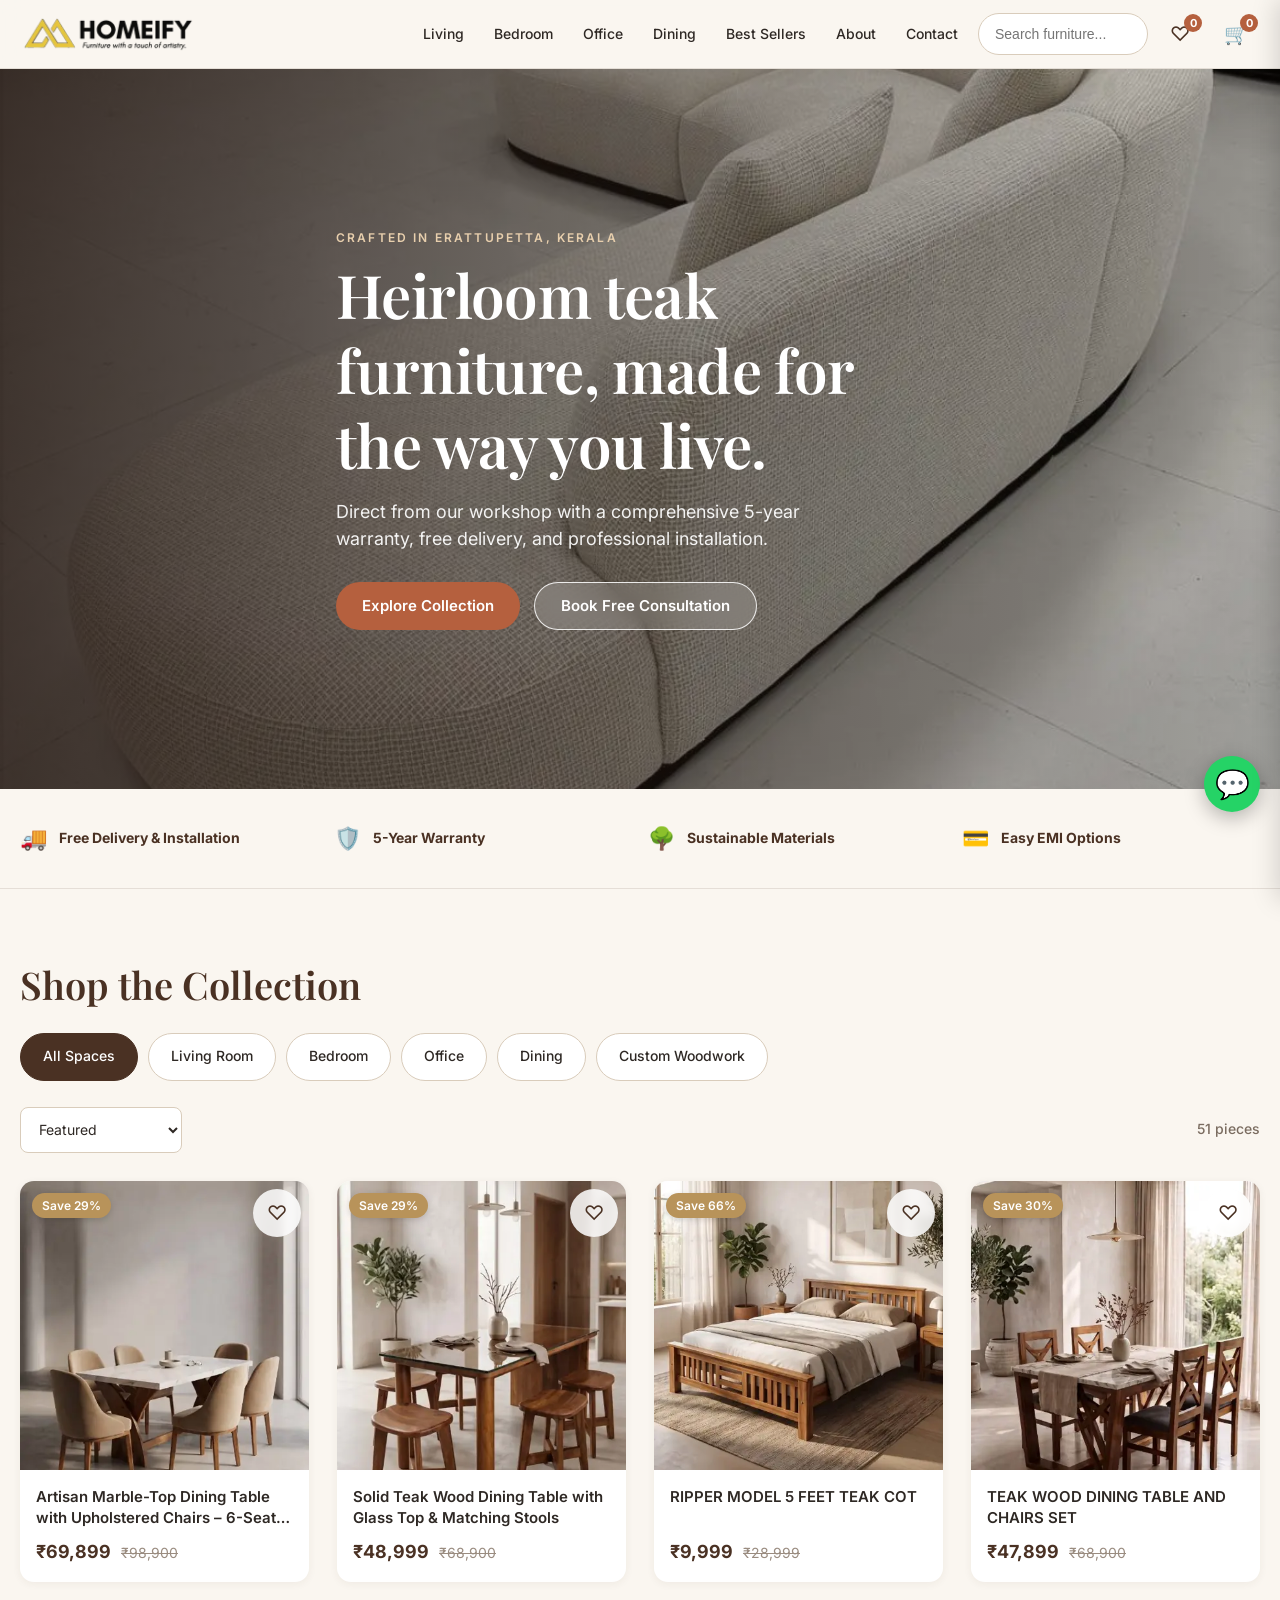
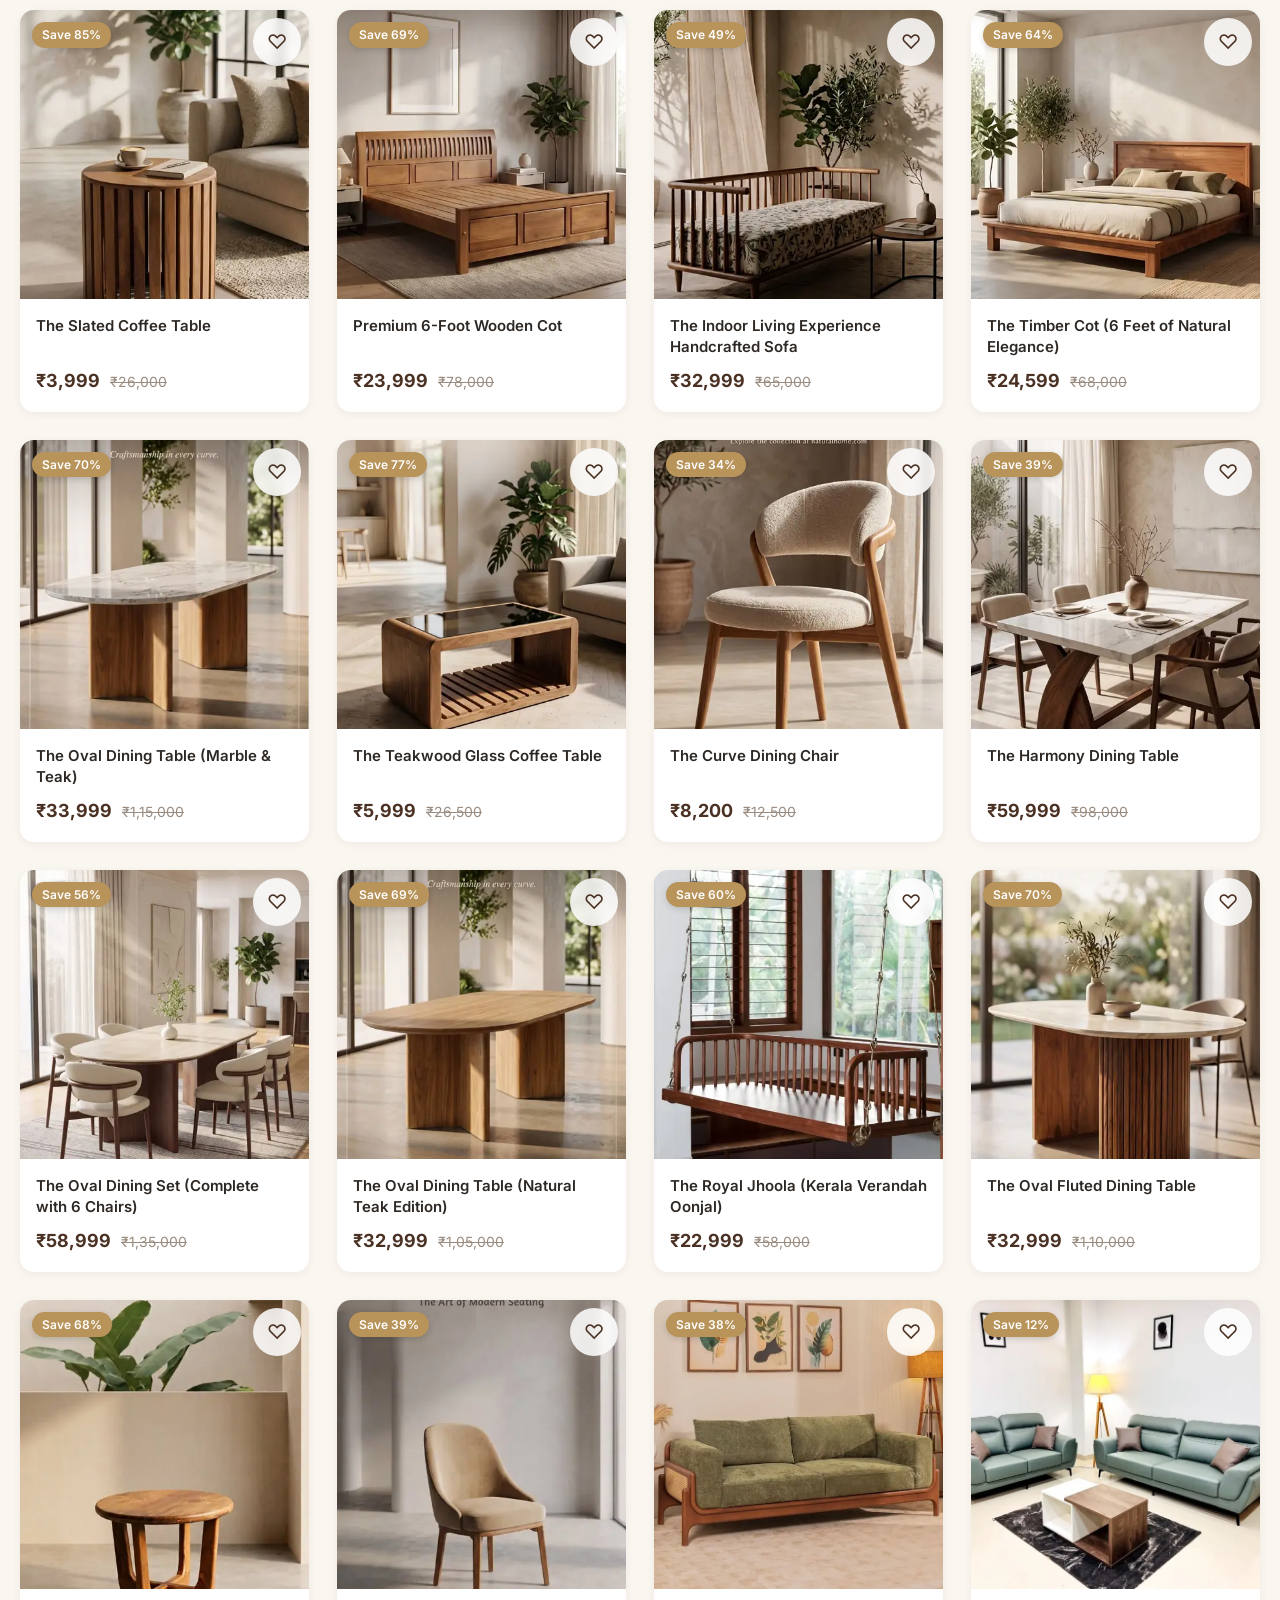
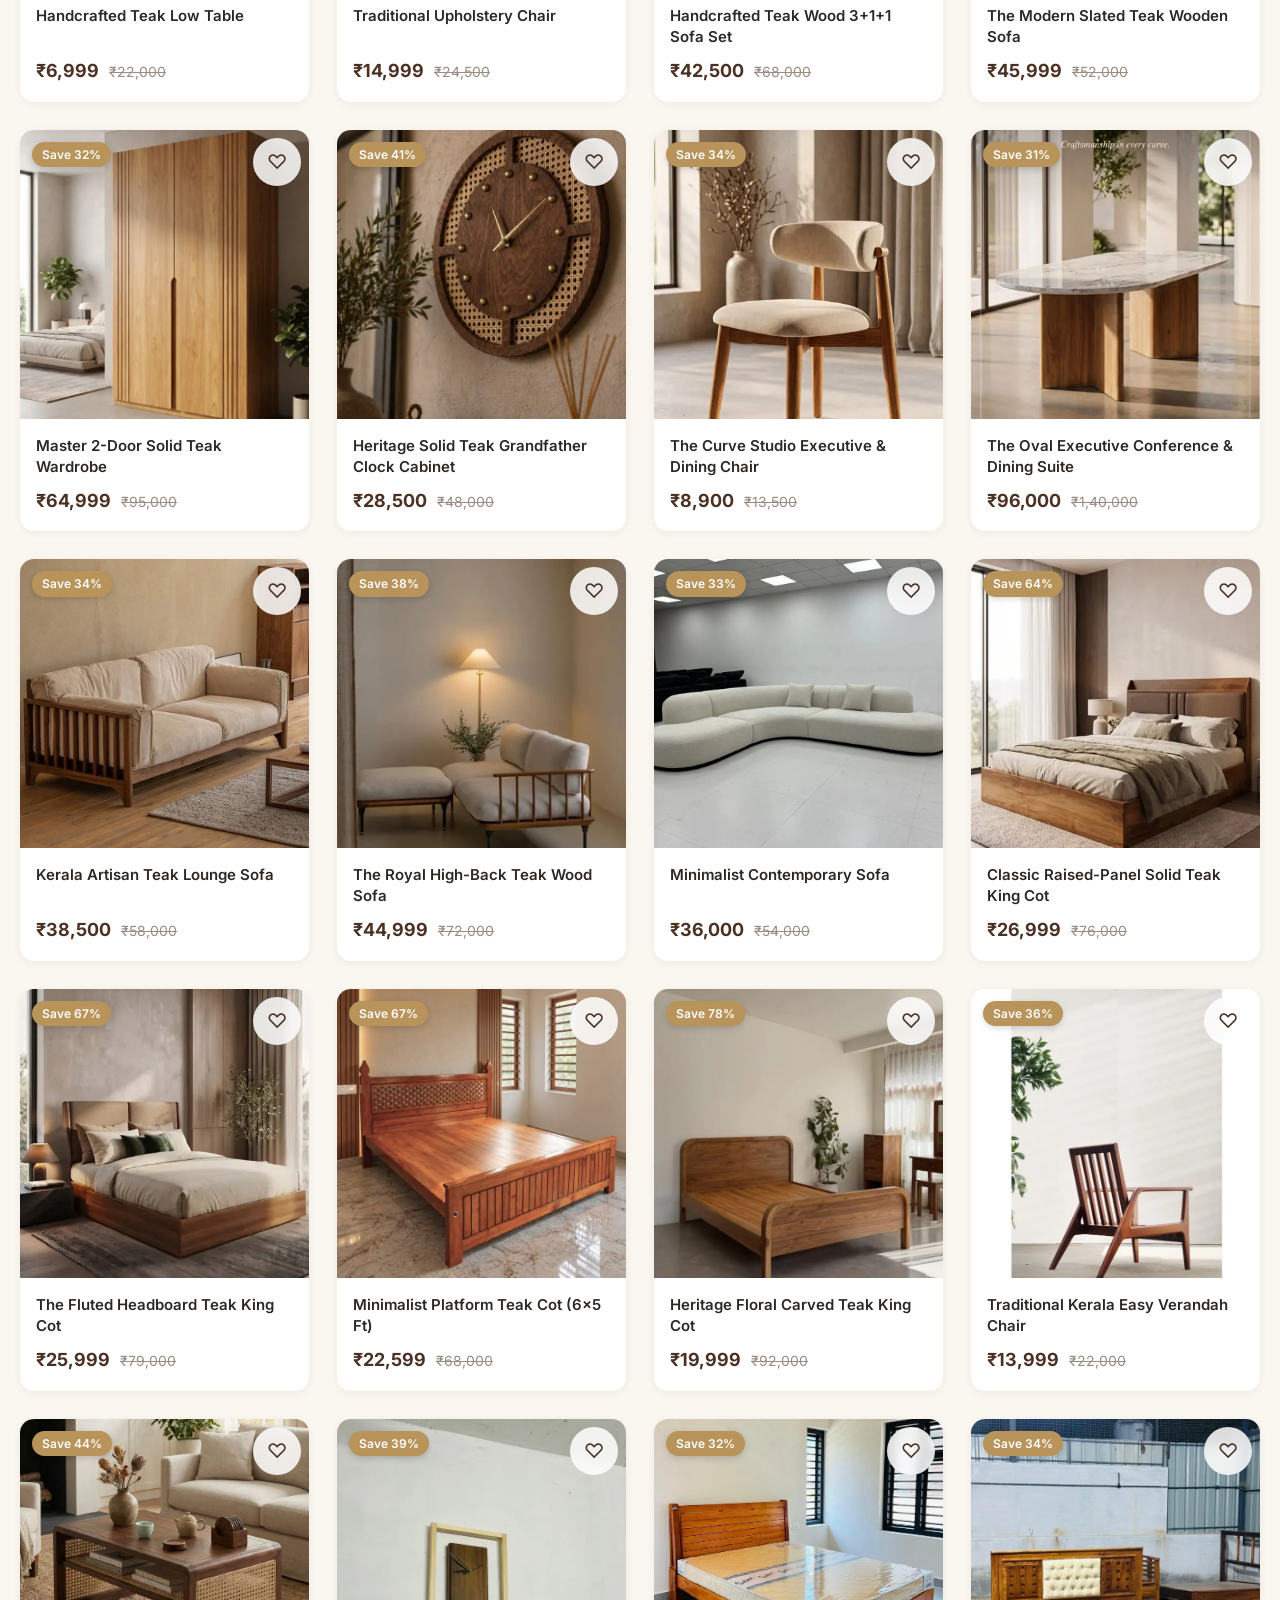
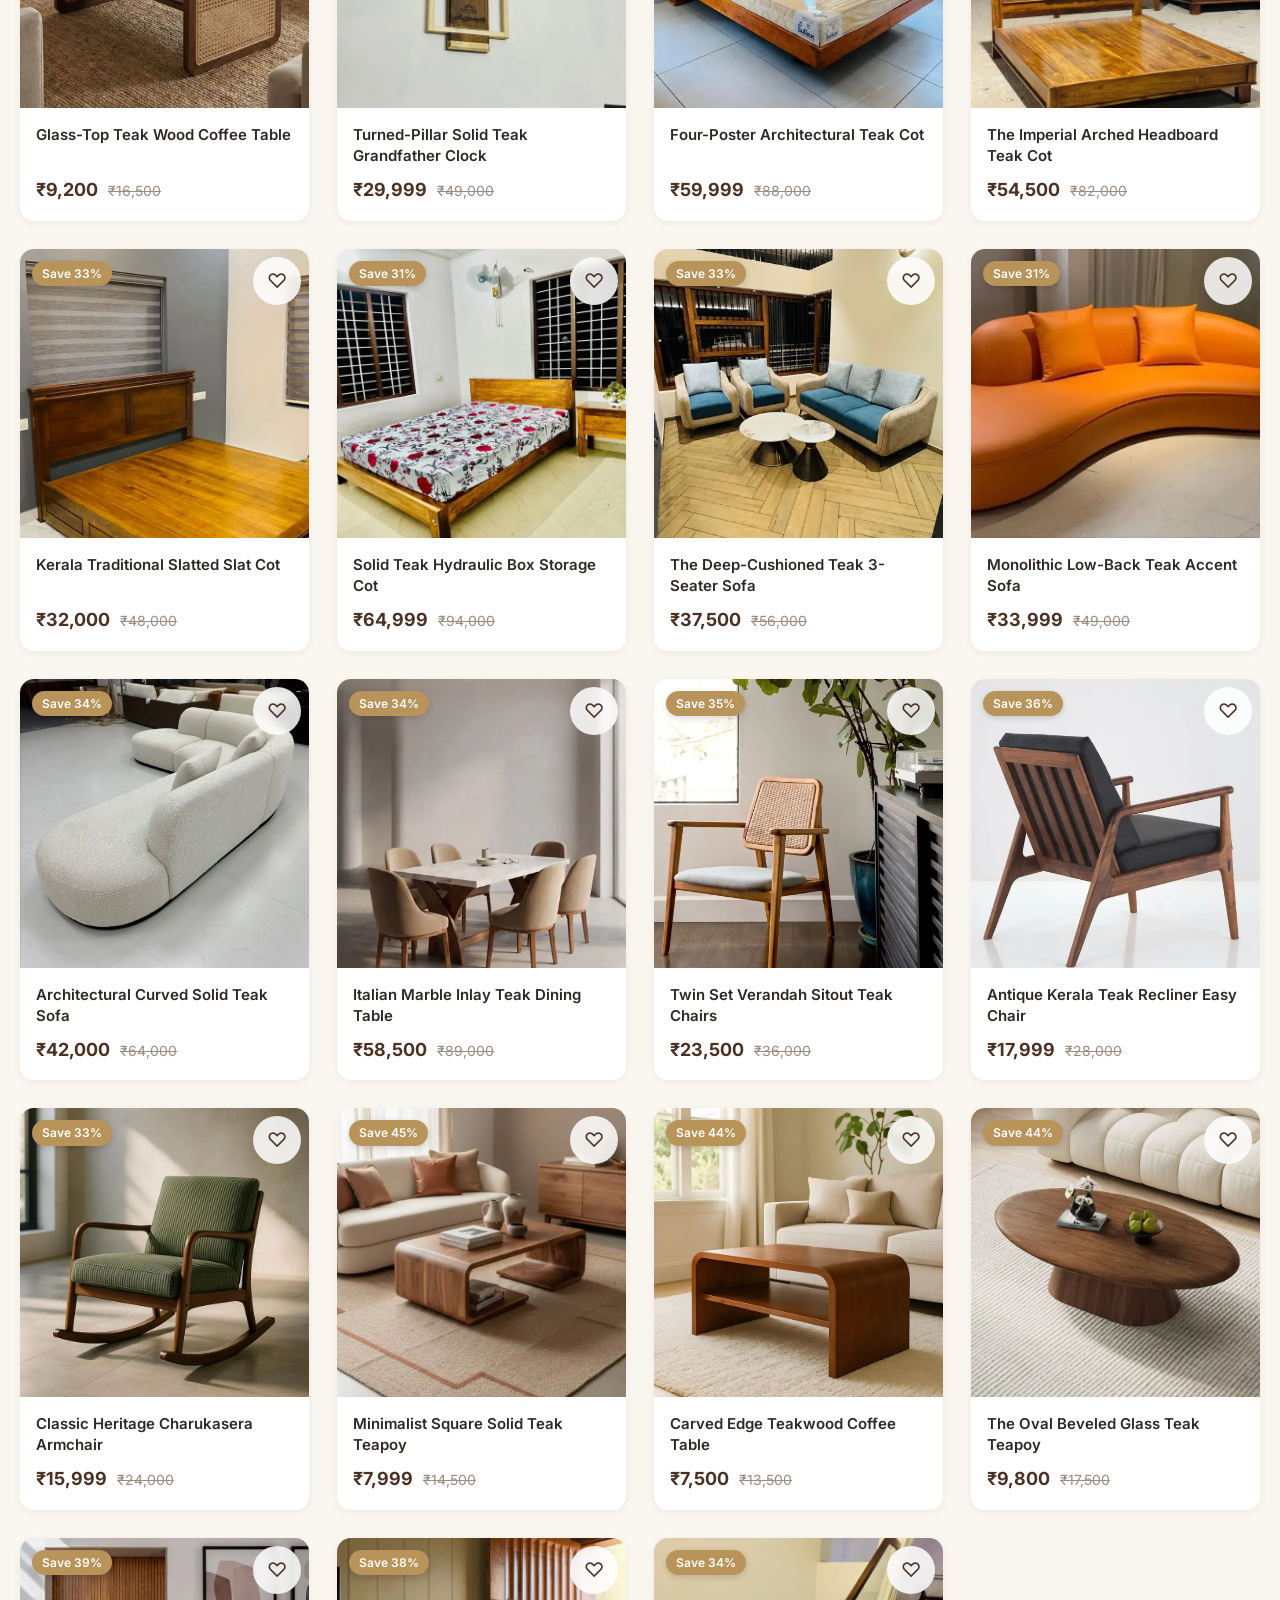
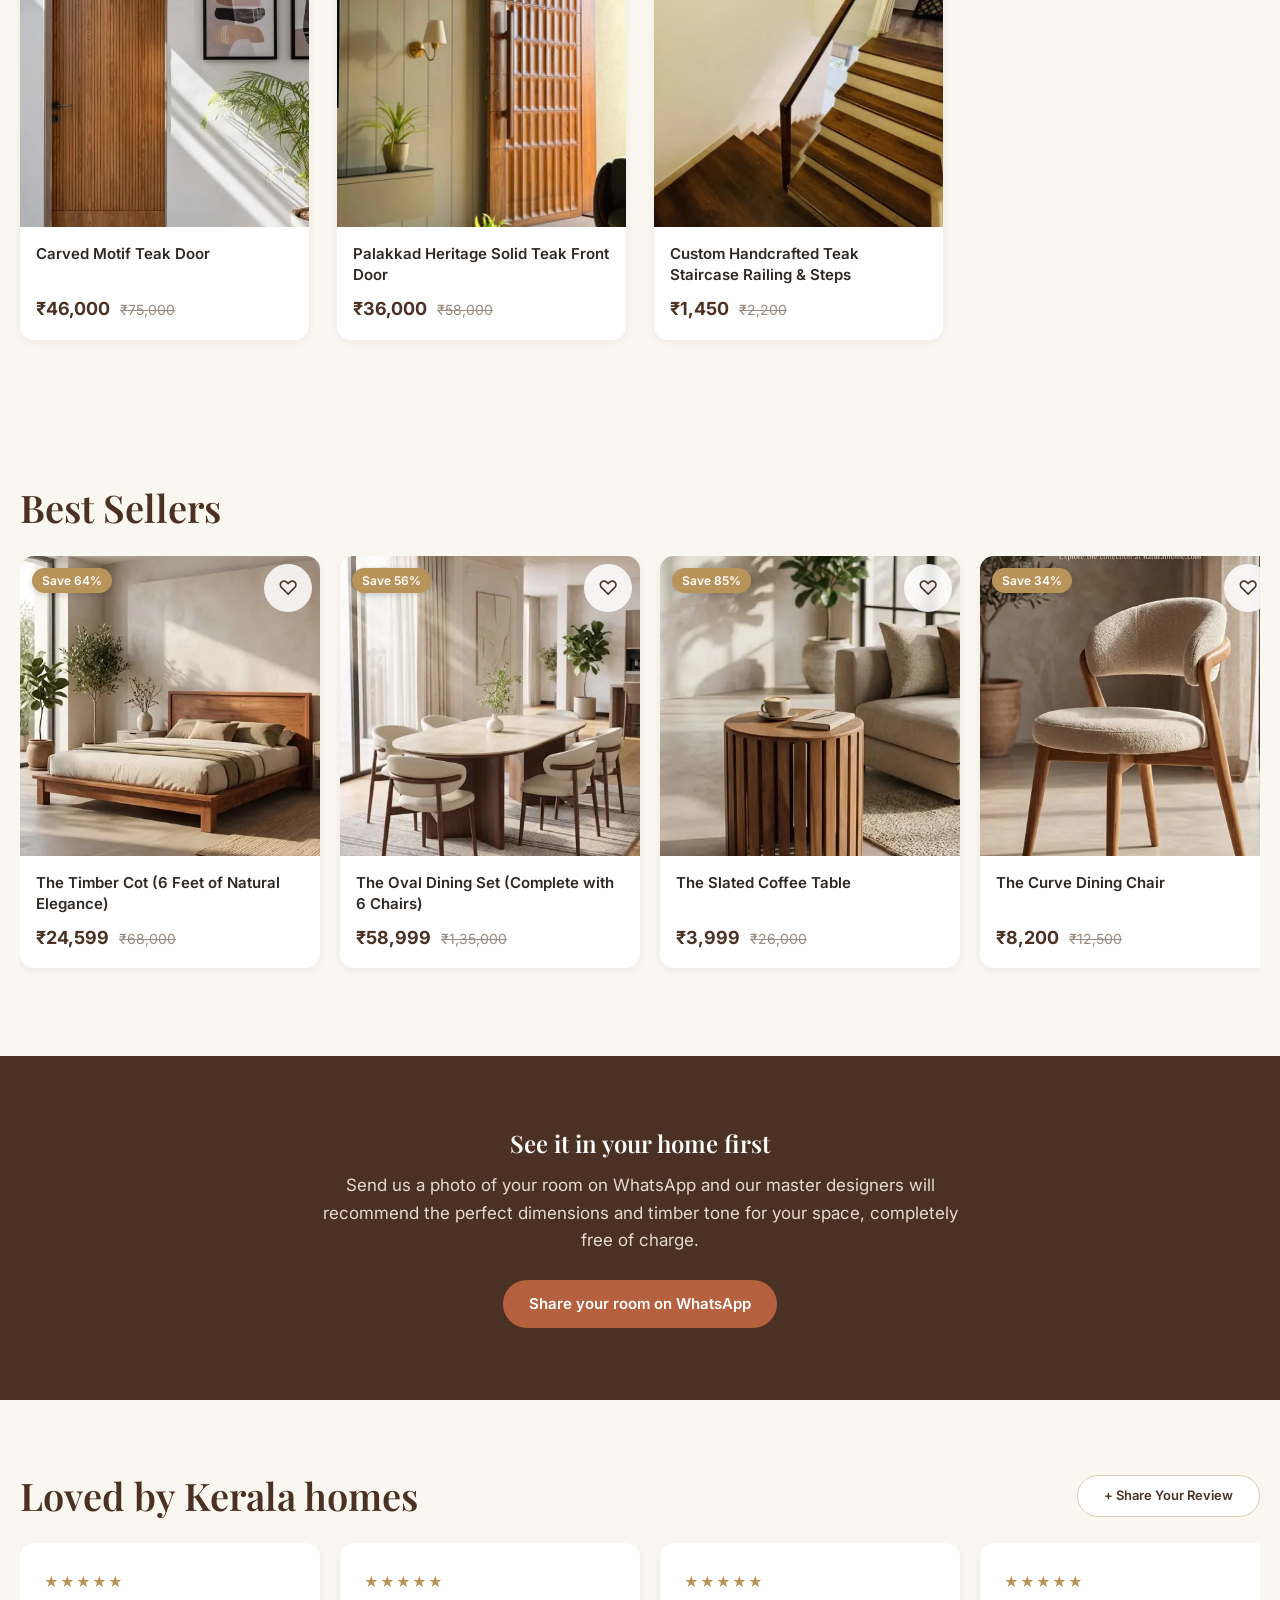
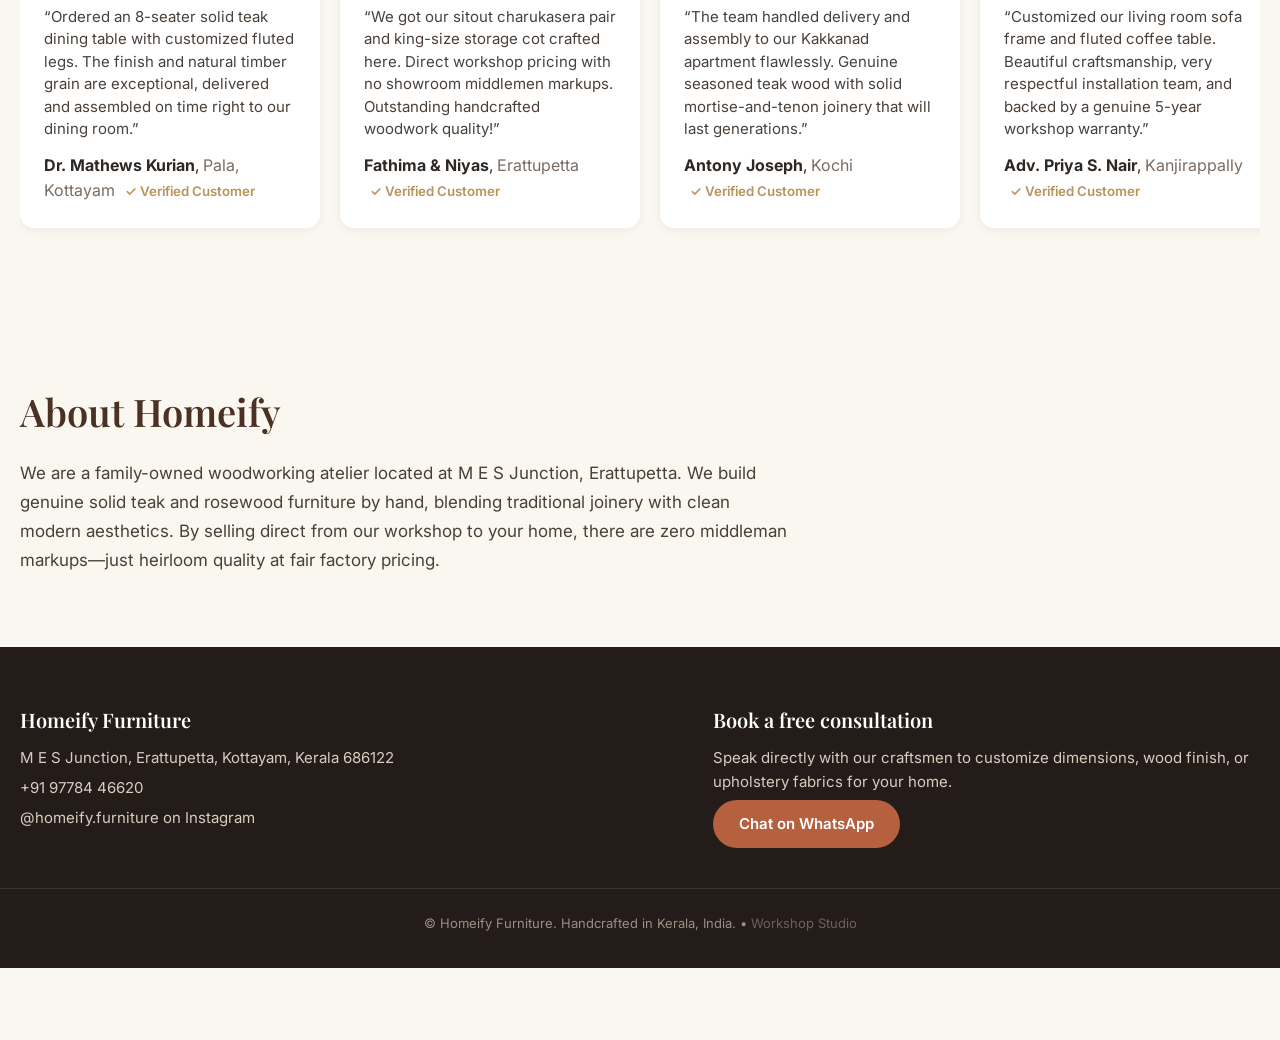
==== index.html @ 0d22aae9 "Add dedicated product management studio at admin.html" ====
<!DOCTYPE html>
<html lang="en">
<head>
  <meta charset="utf-8">
  <meta name="viewport" content="width=device-width, initial-scale=1, viewport-fit=cover">
  <title>Homeify Furniture | Handcrafted Teak Furniture, Erattupetta, Kerala</title>
  <meta name="description" content="Factory-direct handcrafted teak furniture from Erattupetta, Kerala. 5-year warranty, free delivery and installation. Custom woodwork built to heirloom standards.">
  <link rel="canonical" href="https://homeifyfurniture.in/">
  <meta name="theme-color" content="#4a3123">
  <link rel="manifest" href="manifest.json">
  <link rel="icon" type="image/png" sizes="32x32" href="assets/favicon-32x32.png">
  <link rel="apple-touch-icon" href="assets/icon-192.png">

  <!-- Open Graph / WhatsApp / Facebook Meta Tags -->
  <meta property="og:type" content="website">
  <meta property="og:url" content="https://homeifyfurniture.in/">
  <meta property="og:title" content="Homeify Furniture | Handcrafted Teak Furniture, Erattupetta, Kerala">
  <meta property="og:description" content="Factory-direct handcrafted teak furniture from Erattupetta, Kerala. 5-year warranty, free delivery and installation.">
  <meta property="og:image" content="https://homeifyfurniture.in/assets/hero.webp">

  <!-- Twitter Card -->
  <meta name="twitter:card" content="summary_large_image">
  <meta name="twitter:url" content="https://homeifyfurniture.in/">
  <meta name="twitter:title" content="Homeify Furniture | Handcrafted Teak Furniture">
  <meta name="twitter:description" content="Solid teak and rosewood furniture made in Erattupetta, Kerala. WhatsApp: +91 97784 46620.">
  <meta name="twitter:image" content="https://homeifyfurniture.in/assets/hero.webp">

  <!-- Schema.org JSON-LD Structured Data for LocalBusiness & FurnitureStore -->
  <script type="application/ld+json">
  {
    "@context": "https://schema.org",
    "@type": "FurnitureStore",
    "name": "Homeify Furniture",
    "alternateName": "Homeify Furniture Erattupetta",
    "image": "https://homeifyfurniture.in/assets/hero.webp",
    "logo": "https://homeifyfurniture.in/assets/logo.webp",
    "@id": "https://homeifyfurniture.in/#store",
    "url": "https://homeifyfurniture.in/",
    "telephone": "+919778446620",
    "priceRange": "₹₹",
    "address": {
      "@type": "PostalAddress",
      "streetAddress": "M E S Junction",
      "addressLocality": "Erattupetta",
      "addressRegion": "Kerala",
      "postalCode": "686122",
      "addressCountry": "IN"
    },
    "geo": {
      "@type": "GeoCoordinates",
      "latitude": 9.6894,
      "longitude": 76.7828
    },
    "openingHoursSpecification": [
      {
        "@type": "OpeningHoursSpecification",
        "dayOfWeek": ["Monday", "Tuesday", "Wednesday", "Thursday", "Friday", "Saturday"],
        "opens": "09:00",
        "closes": "20:00"
      }
    ],
    "sameAs": [
      "https://www.instagram.com/homeify.furniture/"
    ]
  }
  </script>

  <link rel="preconnect" href="https://fonts.googleapis.com">
  <link rel="preconnect" href="https://fonts.gstatic.com" crossorigin>
  <link href="https://fonts.googleapis.com/css2?family=Inter:wght@400;500;600;700&family=Playfair+Display:wght@500;600;700&display=swap" rel="stylesheet">

  <link rel="preload" as="image" href="assets/hero.webp" fetchpriority="high">
  <link rel="stylesheet" href="styles.css">
</head>
<body>
  <!-- Header / Navigation Bar -->
  <header class="nav" id="nav">
    <div class="wrap bar">
      <button class="ic menu" id="burger" aria-label="Open Navigation Menu">☰</button>
      <a class="brand" href="#top" aria-label="Homeify Furniture Home">
        <img src="assets/logo.webp" width="150" height="50" alt="Homeify Furniture Logo">
      </a>
      <nav class="links" id="links" aria-label="Primary Navigation">
        <a href="#shop" data-room="living">Living</a>
        <a href="#shop" data-room="bedroom">Bedroom</a>
        <a href="#shop" data-room="office">Office</a>
        <a href="#shop" data-room="dining">Dining</a>
        <a href="#best">Best Sellers</a>
        <a href="#about">About</a>
        <a href="#contact">Contact</a>
      </nav>
      <div class="tools">
        <input id="q" type="search" placeholder="Search furniture..." aria-label="Search furniture">
        <button class="ic" id="wbtn" aria-label="Wishlist">♡<b id="wc">0</b></button>
        <button class="ic" id="cbtn" aria-label="Cart">🛒<b id="cc">0</b></button>
      </div>
    </div>
  </header>

  <div class="scrim" id="scrim"></div>

  <main id="top">
    <!-- Hero Section -->
    <section class="hero">
      <img src="assets/hero.webp" width="1600" height="900" alt="Handcrafted solid teak furniture in a contemporary Kerala residence" fetchpriority="high">
      <div class="wrap">
        <p class="eyebrow">Crafted in Erattupetta, Kerala</p>
        <h1>Heirloom teak furniture, made for the way you live.</h1>
        <p class="sub">Direct from our workshop with a comprehensive 5-year warranty, free delivery, and professional installation.</p>
        <div class="cta">
          <a class="btn" href="#shop">Explore Collection</a>
          <a class="btn ghost" href="#contact">Book Free Consultation</a>
        </div>
      </div>
    </section>

    <!-- Trust Badges Strip -->
    <section class="trust wrap" aria-label="Customer Guarantees">
      <div><span>🚚</span><b>Free Delivery &amp; Installation</b></div>
      <div><span>🛡️</span><b>5-Year Warranty</b></div>
      <div><span>🌳</span><b>Sustainable Materials</b></div>
      <div><span>💳</span><b>Easy EMI Options</b></div>
    </section>

    <!-- Collection & Filters Section -->
    <section class="wrap sec" id="shop">
      <h2>Shop the Collection</h2>
      <div class="pills" id="rooms" role="tablist" aria-label="Room categories"></div>
      <div class="filters">
        <select id="mat" aria-label="Filter by Material"></select>
        <select id="sort" aria-label="Sort products">
          <option value="">Featured</option>
          <option value="lo">Price: low to high</option>
          <option value="hi">Price: high to low</option>
        </select>
        <span id="count"></span>
      </div>
      <div class="grid" id="grid"></div>
    </section>

    <!-- Best Sellers Section -->
    <section class="wrap sec" id="best">
      <h2>Best Sellers</h2>
      <div class="rail" id="rail"></div>
    </section>

    <!-- In-Room Visualization CTA -->
    <section class="viz">
      <div class="wrap">
        <h2>See it in your home first</h2>
        <p>Send us a photo of your room on WhatsApp and our master designers will recommend the perfect dimensions and timber tone for your space, completely free of charge.</p>
        <a class="btn" id="vizbtn" href="https://wa.me/919778446620?text=Hi%20Homeify%2C%20here%20is%20a%20photo%20of%20my%20room.%20Which%20piece%20would%20suit%20it%3F" target="_blank" rel="noopener">Share your room on WhatsApp</a>
      </div>
    </section>

    <!-- Customer Reviews / Testimonials -->
    <section class="wrap sec" id="reviews">
      <div style="display:flex;align-items:center;justify-content:space-between;flex-wrap:wrap;gap:12px;margin-bottom:24px;">
        <h2 style="margin-bottom:0;">Loved by Kerala homes</h2>
        <a class="btn ghost" href="https://wa.me/919778446620?text=Hi%20Homeify%2C%20I%20would%20like%20to%20share%20my%20review%20and%20photos%20of%20our%20furniture." target="_blank" rel="noopener" style="font-size:13px;min-height:42px;color:var(--walnut);border-color:var(--border);background:#fff;">+ Share Your Review</a>
      </div>
      <div class="rail" id="rev"></div>
    </section>

    <!-- About Workshop Section -->
    <section class="wrap sec about" id="about">
      <h2>About Homeify</h2>
      <p>We are a family-owned woodworking atelier located at M E S Junction, Erattupetta. We build genuine solid teak and rosewood furniture by hand, blending traditional joinery with clean modern aesthetics. By selling direct from our workshop to your home, there are zero middleman markups—just heirloom quality at fair factory pricing.</p>
    </section>
  </main>

  <!-- Footer -->
  <footer id="contact">
    <div class="wrap foot">
      <div>
        <h3>Homeify Furniture</h3>
        <p>M E S Junction, Erattupetta, Kottayam, Kerala 686122</p>
        <p><a href="tel:+919778446620">+91 97784 46620</a></p>
        <p><a href="https://www.instagram.com/homeify.furniture/" target="_blank" rel="noopener">@homeify.furniture on Instagram</a></p>
      </div>
      <div>
        <h3>Book a free consultation</h3>
        <p>Speak directly with our craftsmen to customize dimensions, wood finish, or upholstery fabrics for your home.</p>
        <a class="btn" id="consult" href="https://wa.me/919778446620?text=Hi%20Homeify%2C%20I%20would%20like%20to%20book%20a%20free%20consultation." target="_blank" rel="noopener">Chat on WhatsApp</a>
      </div>
    </div>
    <p class="copy">© Homeify Furniture. Handcrafted in Kerala, India. • <a href="/admin.html" style="color:#6d6259;text-decoration:none;">Workshop Studio</a></p>
  </footer>

  <!-- Slide-in Drawer for Cart & Wishlist -->
  <aside class="drawer" id="drawer" aria-labelledby="dtitle" role="dialog" aria-modal="true">
    <div class="drawer-header">
      <h3 id="dtitle">Your Enquiry Cart</h3>
      <button class="ic" id="dclose" aria-label="Close drawer">✕</button>
    </div>
    <div id="dlist"></div>
    <a class="btn" id="dsend" href="#" target="_blank" rel="noopener">Enquire on WhatsApp</a>
  </aside>

  <!-- Floating WhatsApp Action -->
  <a class="wa" href="https://wa.me/919778446620?text=Hi%20Homeify%2C%20I%20am%20interested%20in%20your%20handcrafted%20teak%20furniture" target="_blank" rel="noopener" aria-label="Chat with Homeify on WhatsApp">💬</a>

  <!-- Mobile Sticky Bottom Dock -->
  <div class="dock" role="navigation" aria-label="Quick Actions">
    <a href="tel:+919778446620">Call Workshop</a>
    <a class="btn" href="https://wa.me/919778446620?text=Hi%20Homeify%2C%20I%20need%20a%20quote" target="_blank" rel="noopener">Get Quote</a>
  </div>

  <!-- Quick View Product Modal -->
  <div class="modal" id="pmodal" role="dialog" aria-modal="true" aria-labelledby="pmtitle">
    <div class="modal-box">
      <button class="ic modal-close" id="pmclose" aria-label="Close details">✕</button>
      <div class="modal-ph" id="pmimg"></div>
      <div class="modal-info">
        <span class="eyebrow" id="pmcat">Solid Teak Wood</span>
        <h3 id="pmtitle" style="margin:8px 0 12px;font-size:24px;"></h3>
        <div id="pmstars"></div>
        <div class="pr" id="pmprice" style="margin:14px 0 18px;"></div>
        <p id="pmdesc" style="font-size:14px;color:#5c5046;margin-bottom:20px;line-height:1.6;"></p>
        <div style="display:flex;gap:10px;flex-wrap:wrap;">
          <a class="btn" id="pmwa" href="#" target="_blank" rel="noopener" style="flex:1;">Enquire on WhatsApp</a>
          <button class="btn" id="pmcart" style="flex:1;background:var(--walnut);">Add to Cart</button>
        </div>
      </div>
    </div>
  </div>

  <script src="app.js" defer></script>
</body>
</html>
---- styles.css ----
:root {
  --cream: #faf6f0;
  --sand: #f0e8dc;
  --walnut: #4a3123;
  --bronze: #8a5a32;
  --ink: #2e2824;
  --gold: #b8935a;
  --terra: #b5603e;
  --terra-dark: #9e4e30;
  --border: #d9ccbb;
  --border-light: rgba(74, 49, 35, 0.12);
  --r: 14px;
  --r-sm: 8px;
  --r-full: 9999px;
  --shadow-sm: 0 2px 8px rgba(74, 49, 35, 0.06);
  --shadow-md: 0 4px 16px rgba(74, 49, 35, 0.08);
  --shadow-lg: 0 12px 32px rgba(74, 49, 35, 0.14);
}

*, *::before, *::after {
  box-sizing: border-box;
  margin: 0;
  padding: 0;
}

html {
  scroll-behavior: smooth;
  scroll-padding-top: 80px;
  -webkit-text-size-adjust: 100%;
}

body {
  font-family: 'Inter', system-ui, -apple-system, BlinkMacSystemFont, "Segoe UI", Roboto, sans-serif;
  font-size: 16px;
  line-height: 1.6;
  color: var(--ink);
  background-color: var(--cream);
  overflow-x: hidden;
  padding-bottom: 72px;
}

:focus-visible {
  outline: 2px solid var(--terra);
  outline-offset: 3px;
}

@media (prefers-reduced-motion: reduce) {
  *, *::before, *::after {
    animation-duration: 0.01ms !important;
    animation-iteration-count: 1 !important;
    transition-duration: 0.01ms !important;
    scroll-behavior: auto !important;
  }
}

h1, h2, h3, h4 {
  font-family: 'Playfair Display', Georgia, serif;
  font-weight: 600;
  color: var(--walnut);
  line-height: 1.25;
}

img {
  max-width: 100%;
  height: auto;
  display: block;
}

a {
  color: inherit;
  text-decoration: none;
}

button {
  font: inherit;
}

.wrap {
  max-width: 1280px;
  margin: 0 auto;
  padding: 0 20px;
}

.sec {
  padding: 72px 20px;
}

.sec h2 {
  font-size: clamp(26px, 4vw, 38px);
  margin-bottom: 24px;
}

/* Primary & Secondary Buttons */
.btn {
  display: inline-flex;
  align-items: center;
  justify-content: center;
  min-height: 48px;
  padding: 0 26px;
  border-radius: var(--r-full);
  background-color: var(--terra);
  color: #ffffff;
  font-weight: 600;
  font-size: 15px;
  border: 0;
  cursor: pointer;
  transition: background-color 0.2s ease, transform 0.15s ease, box-shadow 0.2s ease;
  text-align: center;
}

.btn:hover {
  background-color: var(--bronze);
  transform: translateY(-1px);
}

.btn:active {
  transform: translateY(0);
}

.btn.ghost {
  background: rgba(255, 255, 255, 0.15);
  color: #ffffff;
  border: 1.5px solid rgba(255, 255, 255, 0.85);
  backdrop-filter: blur(8px);
  -webkit-backdrop-filter: blur(8px);
}

.btn.ghost:hover {
  background: rgba(255, 255, 255, 0.3);
  border-color: #ffffff;
}

/* Sticky Glassmorphic Navbar */
.nav {
  position: sticky;
  top: 0;
  z-index: 50;
  background: rgba(250, 246, 240, 0.85);
  backdrop-filter: blur(14px);
  -webkit-backdrop-filter: blur(14px);
  border-bottom: 1px solid var(--border-light);
  transition: background 0.3s ease;
}

.bar {
  display: flex;
  align-items: center;
  gap: 16px;
  height: 68px;
}

.brand img {
  height: 40px;
  width: auto;
}

.links {
  display: flex;
  gap: 22px;
  font-size: 14px;
  font-weight: 500;
  margin-left: auto;
}

.links a {
  padding: 8px 4px;
  transition: color 0.2s ease;
}

.links a:hover {
  color: var(--terra);
}

.tools {
  display: flex;
  align-items: center;
  gap: 8px;
}

#q {
  height: 42px;
  border: 1px solid var(--border);
  border-radius: var(--r-full);
  padding: 0 16px;
  background: #ffffff;
  width: 170px;
  font-size: 14px;
  color: var(--ink);
  transition: border-color 0.2s, width 0.2s;
}

#q:focus {
  border-color: var(--walnut);
  outline: none;
}

.ic {
  position: relative;
  min-width: 48px;
  min-height: 48px;
  border: 0;
  background: none;
  font-size: 20px;
  cursor: pointer;
  color: var(--walnut);
  display: inline-flex;
  align-items: center;
  justify-content: center;
  border-radius: var(--r-full);
  transition: background 0.15s ease;
}

.ic:hover {
  background: rgba(74, 49, 35, 0.06);
}

.ic b {
  position: absolute;
  top: 4px;
  right: 2px;
  background: var(--terra);
  color: #ffffff;
  font-size: 11px;
  font-weight: 700;
  border-radius: 9px;
  min-width: 18px;
  line-height: 18px;
  text-align: center;
  padding: 0 4px;
}

.menu {
  display: none;
}

/* Hero Section */
.hero {
  position: relative;
  min-height: min(86vh, 720px);
  display: flex;
  align-items: center;
  color: #ffffff;
  overflow: hidden;
}

.hero > img {
  position: absolute;
  inset: 0;
  width: 100%;
  height: 100%;
  object-fit: cover;
  z-index: -2;
}

.hero::before {
  content: "";
  position: absolute;
  inset: 0;
  z-index: -1;
  background: linear-gradient(90deg, rgba(35, 22, 15, 0.82) 0%, rgba(35, 22, 15, 0.45) 55%, rgba(35, 22, 15, 0.2) 100%);
}

.hero h1 {
  color: #ffffff;
  font-size: clamp(34px, 5.5vw, 60px);
  max-width: 16ch;
  margin: 10px 0 16px;
  letter-spacing: -0.01em;
}

.hero .sub {
  max-width: 46ch;
  font-size: 18px;
  line-height: 1.5;
  color: rgba(255, 255, 255, 0.92);
}

.eyebrow {
  letter-spacing: 0.18em;
  text-transform: uppercase;
  font-size: 12px;
  font-weight: 600;
  color: #e8cfad;
}

.cta {
  display: flex;
  gap: 14px;
  flex-wrap: wrap;
  margin-top: 30px;
}

/* Trust Badges Strip */
.trust {
  display: grid;
  grid-template-columns: repeat(4, 1fr);
  gap: 16px;
  padding-top: 32px;
  padding-bottom: 32px;
  border-bottom: 1px solid var(--border-light);
}

.trust div {
  display: flex;
  gap: 12px;
  align-items: center;
  font-size: 14px;
  color: var(--walnut);
}

.trust div span {
  font-size: 22px;
}

/* Category Filter Pills */
.pills {
  display: flex;
  gap: 10px;
  overflow-x: auto;
  scrollbar-width: none;
  padding-bottom: 8px;
  -webkit-overflow-scrolling: touch;
}

.pills::-webkit-scrollbar {
  display: none;
}

.pills button {
  flex: none;
  min-height: 48px;
  padding: 0 22px;
  border-radius: var(--r-full);
  border: 1px solid var(--border);
  background: #ffffff;
  font-weight: 500;
  font-size: 14px;
  color: var(--ink);
  cursor: pointer;
  transition: all 0.2s ease;
}

.pills button:hover {
  border-color: var(--walnut);
}

.pills button.on {
  background: var(--walnut);
  color: #ffffff;
  border-color: var(--walnut);
}

/* Filter Controls */
.filters {
  display: flex;
  gap: 12px;
  align-items: center;
  margin: 18px 0 28px;
  flex-wrap: wrap;
}

select {
  height: 46px;
  min-height: 46px;
  border: 1px solid var(--border);
  border-radius: var(--r-sm);
  padding: 0 14px;
  background: #ffffff;
  font: inherit;
  font-size: 14px;
  color: var(--ink);
  cursor: pointer;
}

select:focus {
  border-color: var(--walnut);
  outline: none;
}

#count {
  margin-left: auto;
  font-size: 14px;
  color: #7a6c60;
  font-weight: 500;
}

/* Product Grid */
.grid {
  display: grid;
  grid-template-columns: repeat(auto-fill, minmax(260px, 1fr));
  gap: 28px;
}

.card {
  background: #ffffff;
  border-radius: var(--r);
  overflow: hidden;
  box-shadow: var(--shadow-sm);
  transition: transform 0.25s ease, box-shadow 0.25s ease;
  position: relative;
  display: flex;
  flex-direction: column;
}

.card:hover {
  transform: translateY(-4px);
  box-shadow: var(--shadow-lg);
}

.ph {
  aspect-ratio: 1 / 1;
  background: var(--sand);
  overflow: hidden;
  position: relative;
}

.ph img {
  width: 100%;
  height: 100%;
  object-fit: cover;
  transition: transform 0.5s ease;
}

.card:hover .ph img {
  transform: scale(1.06);
}

.tag {
  position: absolute;
  top: 12px;
  left: 12px;
  background: var(--gold);
  color: #ffffff;
  font-size: 12px;
  font-weight: 600;
  padding: 3px 10px;
  border-radius: var(--r-full);
  z-index: 2;
  box-shadow: 0 2px 6px rgba(0, 0, 0, 0.15);
}

.heart {
  position: absolute;
  top: 8px;
  right: 8px;
  z-index: 2;
  background: rgba(255, 255, 255, 0.85);
  backdrop-filter: blur(4px);
}

.act {
  position: absolute;
  left: 12px;
  right: 12px;
  bottom: 12px;
  display: flex;
  gap: 8px;
  opacity: 0;
  transform: translateY(8px);
  transition: opacity 0.25s ease, transform 0.25s ease;
  z-index: 3;
}

.card:hover .act,
.card:focus-within .act {
  opacity: 1;
  transform: none;
}

.act .btn {
  flex: 1;
  min-height: 44px;
  padding: 0 10px;
  font-size: 13px;
}

.info {
  padding: 16px;
  display: flex;
  flex-direction: column;
  flex: 1;
}

.info h3 {
  font-family: 'Inter', sans-serif;
  font-weight: 600;
  font-size: 15px;
  line-height: 1.4;
  color: var(--ink);
  display: -webkit-box;
  -webkit-line-clamp: 2;
  -webkit-box-orient: vertical;
  overflow: hidden;
  min-height: 42px;
}

.pr {
  margin-top: auto;
  padding-top: 10px;
  display: flex;
  gap: 10px;
  align-items: baseline;
}

.pr b {
  font-size: 18px;
  color: var(--walnut);
}

.pr s {
  color: #9a8c80;
  font-size: 14px;
}

.pr em {
  font-style: normal;
  color: var(--terra);
  font-size: 13px;
  font-weight: 600;
}

.st {
  color: var(--gold);
  font-size: 14px;
  letter-spacing: 1px;
  margin-top: 4px;
}

/* Horizontal Rail (Best Sellers & Testimonials) */
.rail {
  display: flex;
  gap: 20px;
  overflow-x: auto;
  scroll-snap-type: x mandatory;
  padding-bottom: 16px;
  -webkit-overflow-scrolling: touch;
}

.rail > * {
  flex: 0 0 min(300px, 78vw);
  scroll-snap-align: start;
}

.rev {
  background: #ffffff;
  border-radius: var(--r);
  padding: 24px;
  box-shadow: var(--shadow-sm);
  display: flex;
  flex-direction: column;
  gap: 12px;
}

.rev p {
  font-size: 15px;
  line-height: 1.5;
  color: #4a4039;
  flex: 1;
}

.rev small {
  color: var(--terra);
  font-weight: 500;
}

/* In-Home Visualization CTA */
.viz {
  background: var(--walnut);
  color: #f3e9dc;
  text-align: center;
  padding: 72px 0;
}

.viz h2 {
  color: #ffffff;
  margin-bottom: 14px;
}

.viz p {
  max-width: 58ch;
  margin: 0 auto 26px;
  font-size: 17px;
  opacity: 0.92;
}

.about p {
  max-width: 70ch;
  font-size: 17px;
  line-height: 1.7;
  color: #4a4039;
}

/* Footer */
footer {
  background: #231c18;
  color: #d8cdbf;
  padding: 60px 0 28px;
}

.foot {
  display: grid;
  grid-template-columns: 1.2fr 1fr;
  gap: 36px;
}

footer h3 {
  color: #ffffff;
  font-size: 20px;
  margin-bottom: 14px;
}

footer p {
  font-size: 15px;
  line-height: 1.6;
  margin-bottom: 6px;
}

footer a:hover {
  color: #ffffff;
  text-decoration: underline;
}

.copy {
  text-align: center;
  margin-top: 40px;
  padding-top: 24px;
  border-top: 1px solid rgba(255, 255, 255, 0.1);
  font-size: 13px;
  color: #9c9085;
}

/* Floating WhatsApp Button */
.wa {
  position: fixed;
  right: 20px;
  bottom: 88px;
  width: 56px;
  height: 56px;
  border-radius: 50%;
  background: #25d366;
  color: #ffffff;
  display: grid;
  place-items: center;
  font-size: 28px;
  box-shadow: 0 6px 20px rgba(0, 0, 0, 0.28);
  z-index: 40;
  transition: transform 0.2s ease;
}

.wa:hover {
  transform: scale(1.08);
}

/* Mobile Sticky Dock & Off-canvas Drawer */
.dock {
  display: none;
}

.scrim {
  position: fixed;
  inset: 0;
  background: rgba(0, 0, 0, 0.45);
  opacity: 0;
  pointer-events: none;
  transition: opacity 0.3s ease;
  z-index: 60;
}

.scrim.on {
  opacity: 1;
  pointer-events: auto;
}

.drawer {
  position: fixed;
  top: 0;
  right: 0;
  height: 100%;
  width: min(420px, 92vw);
  background: var(--cream);
  z-index: 70;
  padding: 24px 20px;
  transform: translateX(100%);
  transition: transform 0.35s ease;
  overflow-y: auto;
  box-shadow: -4px 0 24px rgba(0, 0, 0, 0.15);
  display: flex;
  flex-direction: column;
}

.drawer.on {
  transform: none;
}

.drawer-header {
  display: flex;
  align-items: center;
  justify-content: space-between;
  margin-bottom: 20px;
  padding-bottom: 12px;
  border-bottom: 1px solid var(--border);
}

.drawer-header h3 {
  font-size: 20px;
}

.drawer .row {
  display: flex;
  gap: 14px;
  padding: 14px 0;
  border-bottom: 1px solid var(--border-light);
  align-items: center;
}

.drawer img {
  width: 60px;
  height: 60px;
  border-radius: var(--r-sm);
  object-fit: cover;
}

.drawer #dsend {
  width: 100%;
  margin-top: 24px;
}

/* Responsive Media Queries */
@media (max-width: 860px) {
  .menu {
    display: inline-flex;
  }

  .links {
    position: fixed;
    top: 0;
    left: 0;
    height: 100%;
    width: min(320px, 86vw);
    background: var(--cream);
    flex-direction: column;
    padding: 80px 24px;
    margin: 0;
    gap: 8px;
    transform: translateX(-100%);
    transition: transform 0.35s ease;
    z-index: 70;
    font-size: 17px;
    box-shadow: 4px 0 24px rgba(0, 0, 0, 0.15);
  }

  .links a {
    min-height: 48px;
    display: flex;
    align-items: center;
    border-bottom: 1px solid var(--border-light);
  }

  .links.on {
    transform: none;
  }

  #q {
    width: 120px;
  }

  .brand {
    margin-right: auto;
  }

  .trust {
    grid-template-columns: 1fr 1fr;
    gap: 14px;
  }

  .sec {
    padding: 48px 20px;
  }

  .foot {
    grid-template-columns: 1fr;
    gap: 28px;
  }

  .grid {
    grid-template-columns: repeat(2, 1fr);
    gap: 16px;
  }

  .act {
    opacity: 1;
    transform: none;
    position: static;
    padding: 0 12px 14px;
  }

  .dock {
    display: flex;
    gap: 10px;
    position: fixed;
    left: 0;
    right: 0;
    bottom: 0;
    padding: 10px 16px calc(10px + env(safe-area-inset-bottom));
    background: rgba(250, 246, 240, 0.95);
    backdrop-filter: blur(14px);
    -webkit-backdrop-filter: blur(14px);
    border-top: 1px solid var(--border);
    z-index: 45;
  }

  .dock a {
    flex: 1;
    min-height: 48px;
    display: grid;
    place-items: center;
    border-radius: var(--r-full);
    border: 1.5px solid var(--walnut);
    font-weight: 600;
    color: var(--walnut);
  }

  .dock .btn {
    border: 0;
    color: #ffffff;
  }

  .wa {
    bottom: 84px;
  }
}

@media (max-width: 480px) {
  #q {
    display: none;
  }

  .grid {
    grid-template-columns: repeat(2, 1fr);
    gap: 12px;
  }

  .info {
    padding: 12px;
  }

  .info h3 {
    font-size: 13.5px;
    min-height: 38px;
  }

  .pr b {
    font-size: 16px;
  }

  .pr s {
    font-size: 12px;
  }

  .act {
    padding: 0 8px 10px;
    flex-direction: column;
    gap: 6px;
  }

  .act .btn {
    font-size: 12px;
    min-height: 40px;
  }
}


/* Quick View Modal & Empty States */
.modal {
  position: fixed;
  inset: 0;
  z-index: 80;
  display: flex;
  align-items: center;
  justify-content: center;
  padding: 20px;
  opacity: 0;
  pointer-events: none;
  transition: opacity 0.25s ease;
}

.modal.on {
  opacity: 1;
  pointer-events: auto;
}

.modal-box {
  background: #ffffff;
  border-radius: var(--r);
  max-width: 720px;
  width: 100%;
  max-height: 90vh;
  overflow-y: auto;
  box-shadow: 0 20px 50px rgba(74, 49, 35, 0.25);
  position: relative;
  display: grid;
  grid-template-columns: 1fr 1fr;
  gap: 24px;
  padding: 24px;
}

.modal-ph {
  border-radius: var(--r-sm);
  overflow: hidden;
  background: var(--sand);
  aspect-ratio: 1 / 1;
}

.modal-ph img {
  width: 100%;
  height: 100%;
  object-fit: cover;
}

.modal-info {
  display: flex;
  flex-direction: column;
  justify-content: center;
}

.modal-close {
  position: absolute;
  top: 14px;
  right: 14px;
  z-index: 5;
}

.empty-state {
  grid-column: 1 / -1;
  text-align: center;
  padding: 60px 20px;
  background: #ffffff;
  border-radius: var(--r);
  box-shadow: var(--shadow-sm);
}

.empty-state p {
  font-size: 16px;
  color: #6a5d52;
  margin-bottom: 16px;
}

@media (max-width: 640px) {
  .modal-box {
    grid-template-columns: 1fr;
    gap: 16px;
    padding: 20px;
  }
}
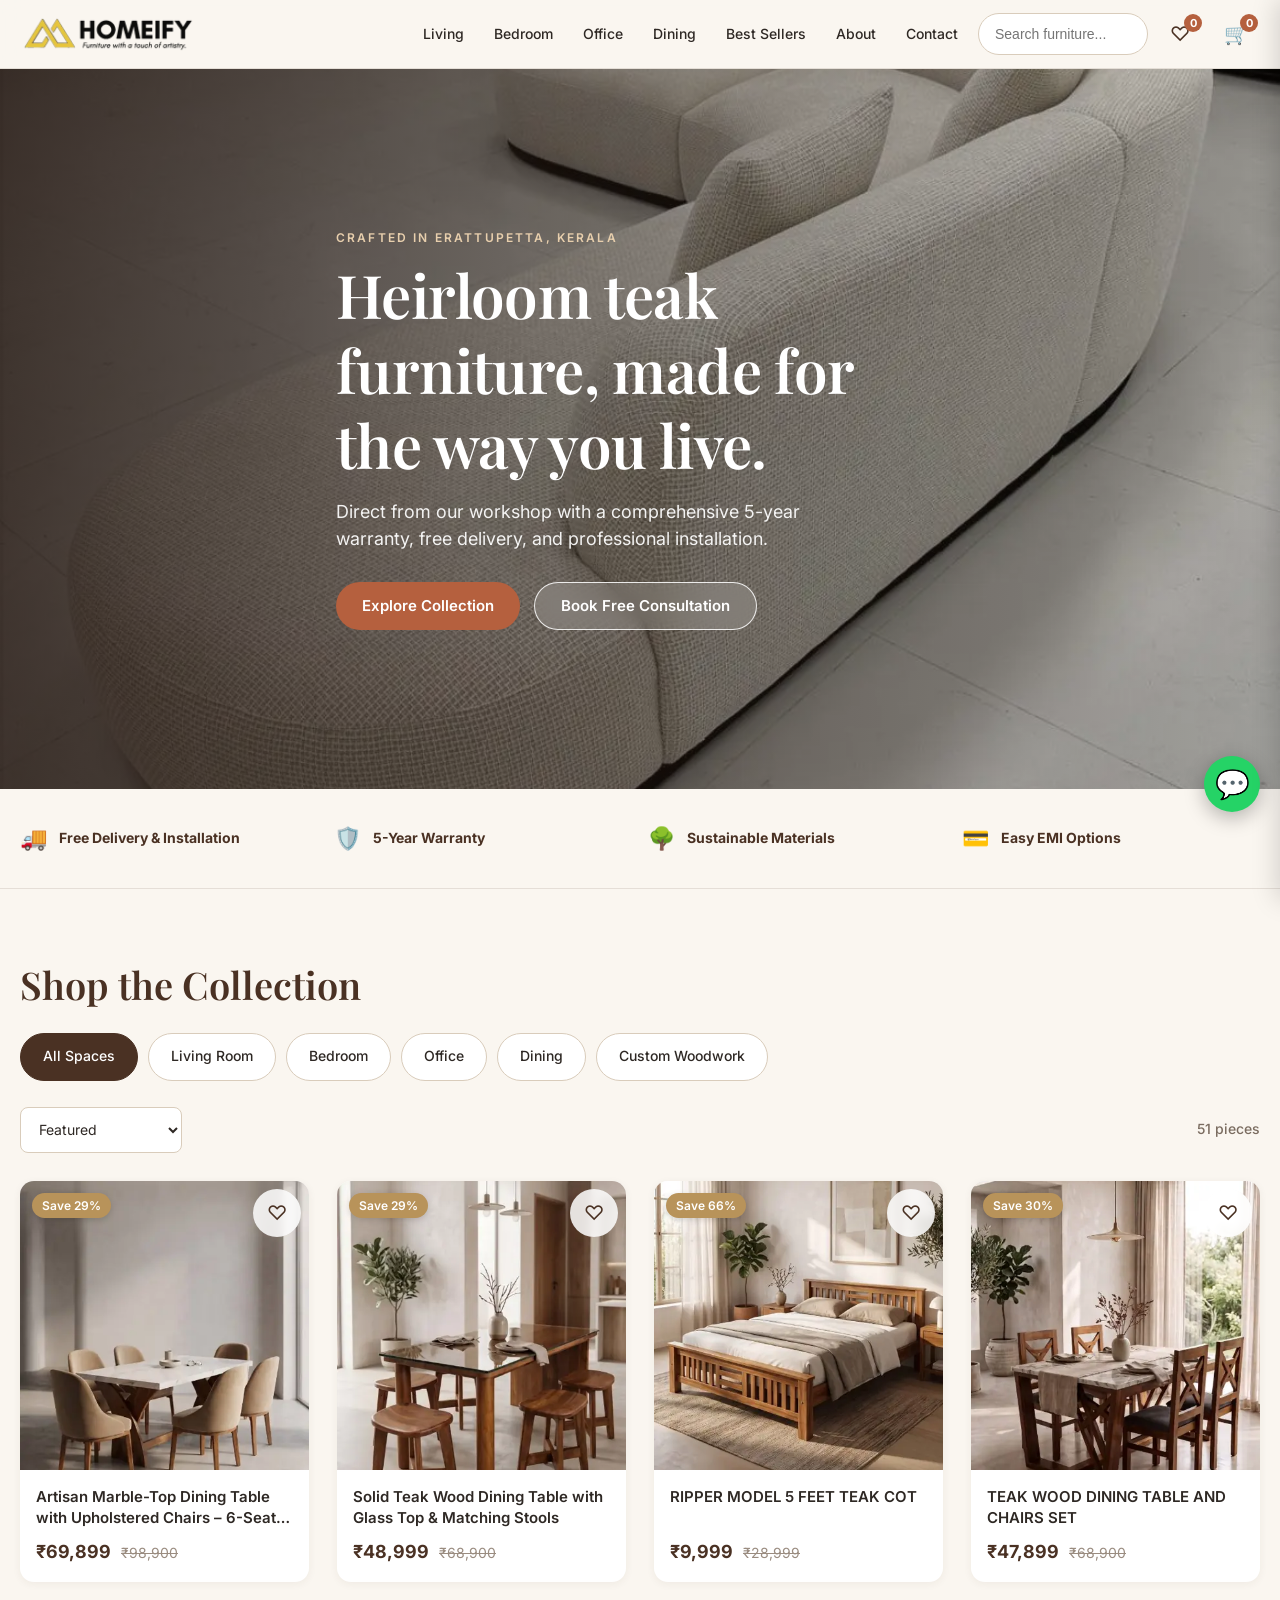
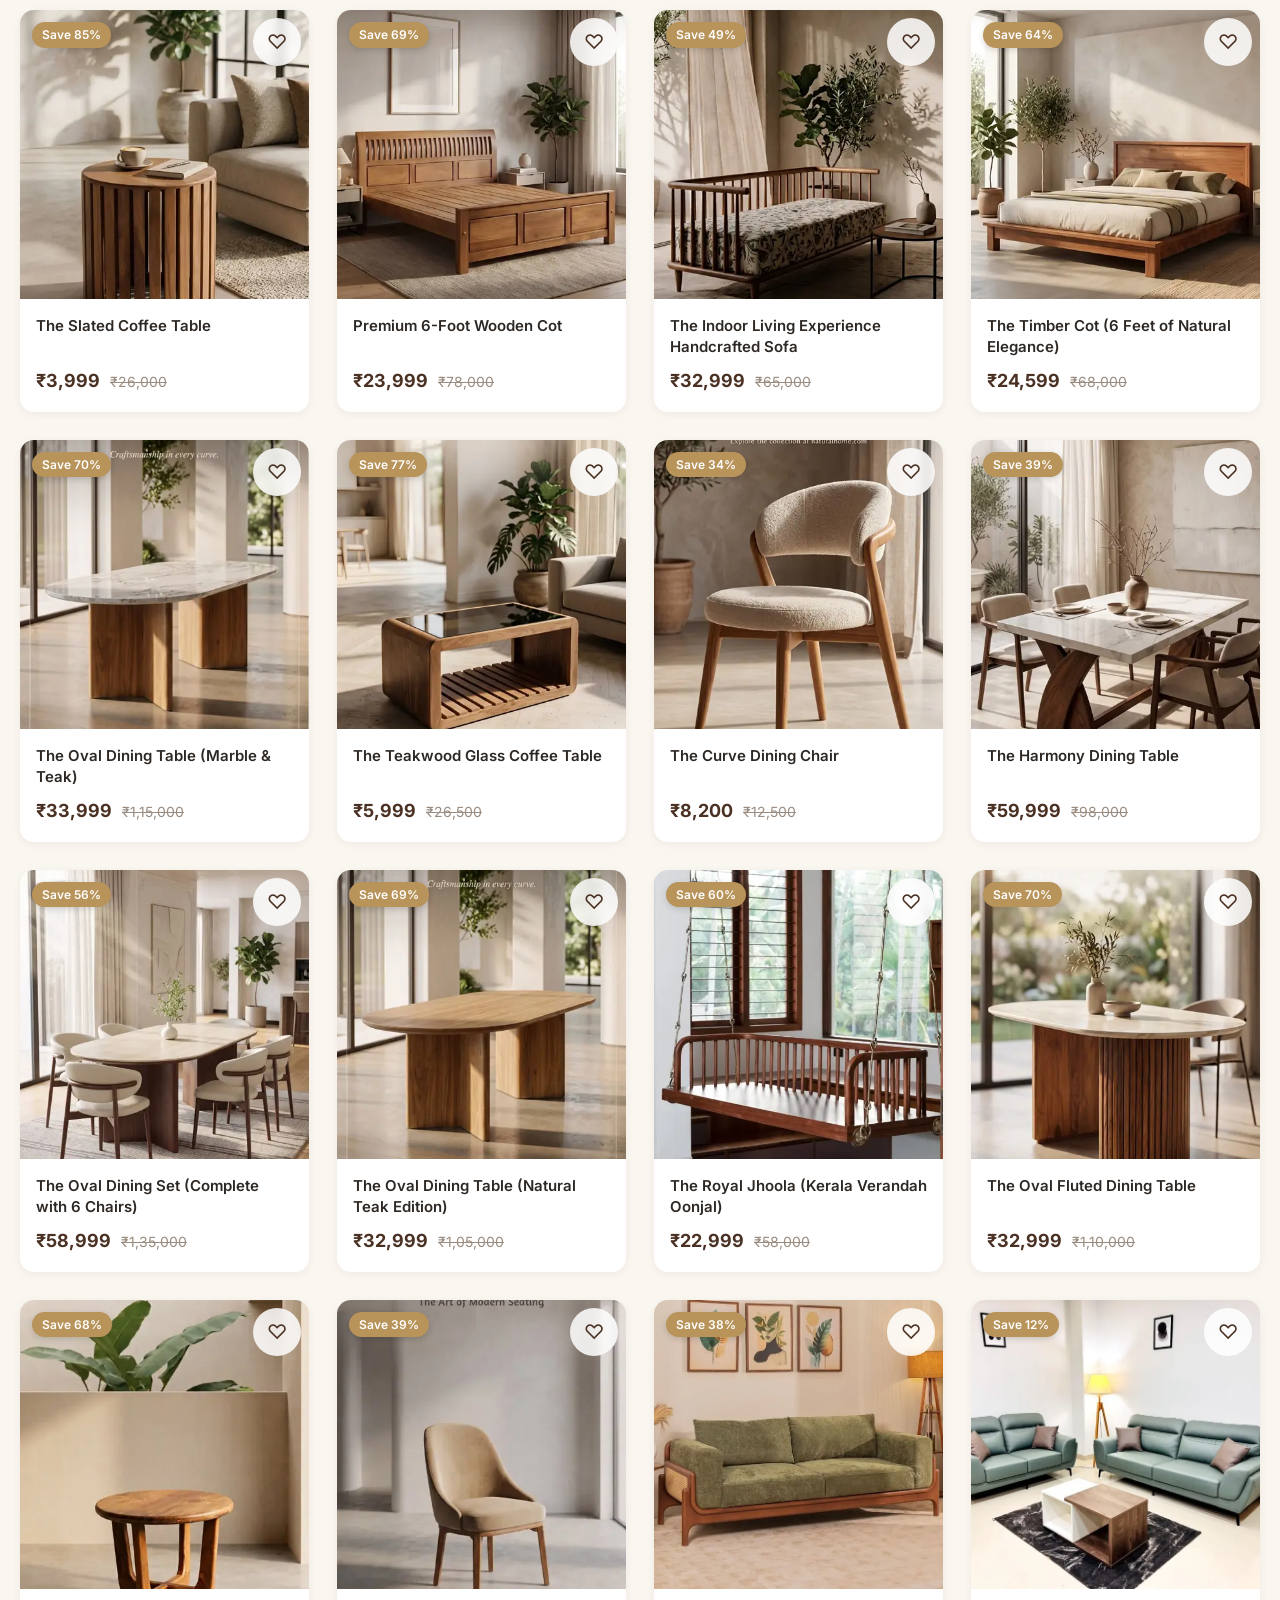
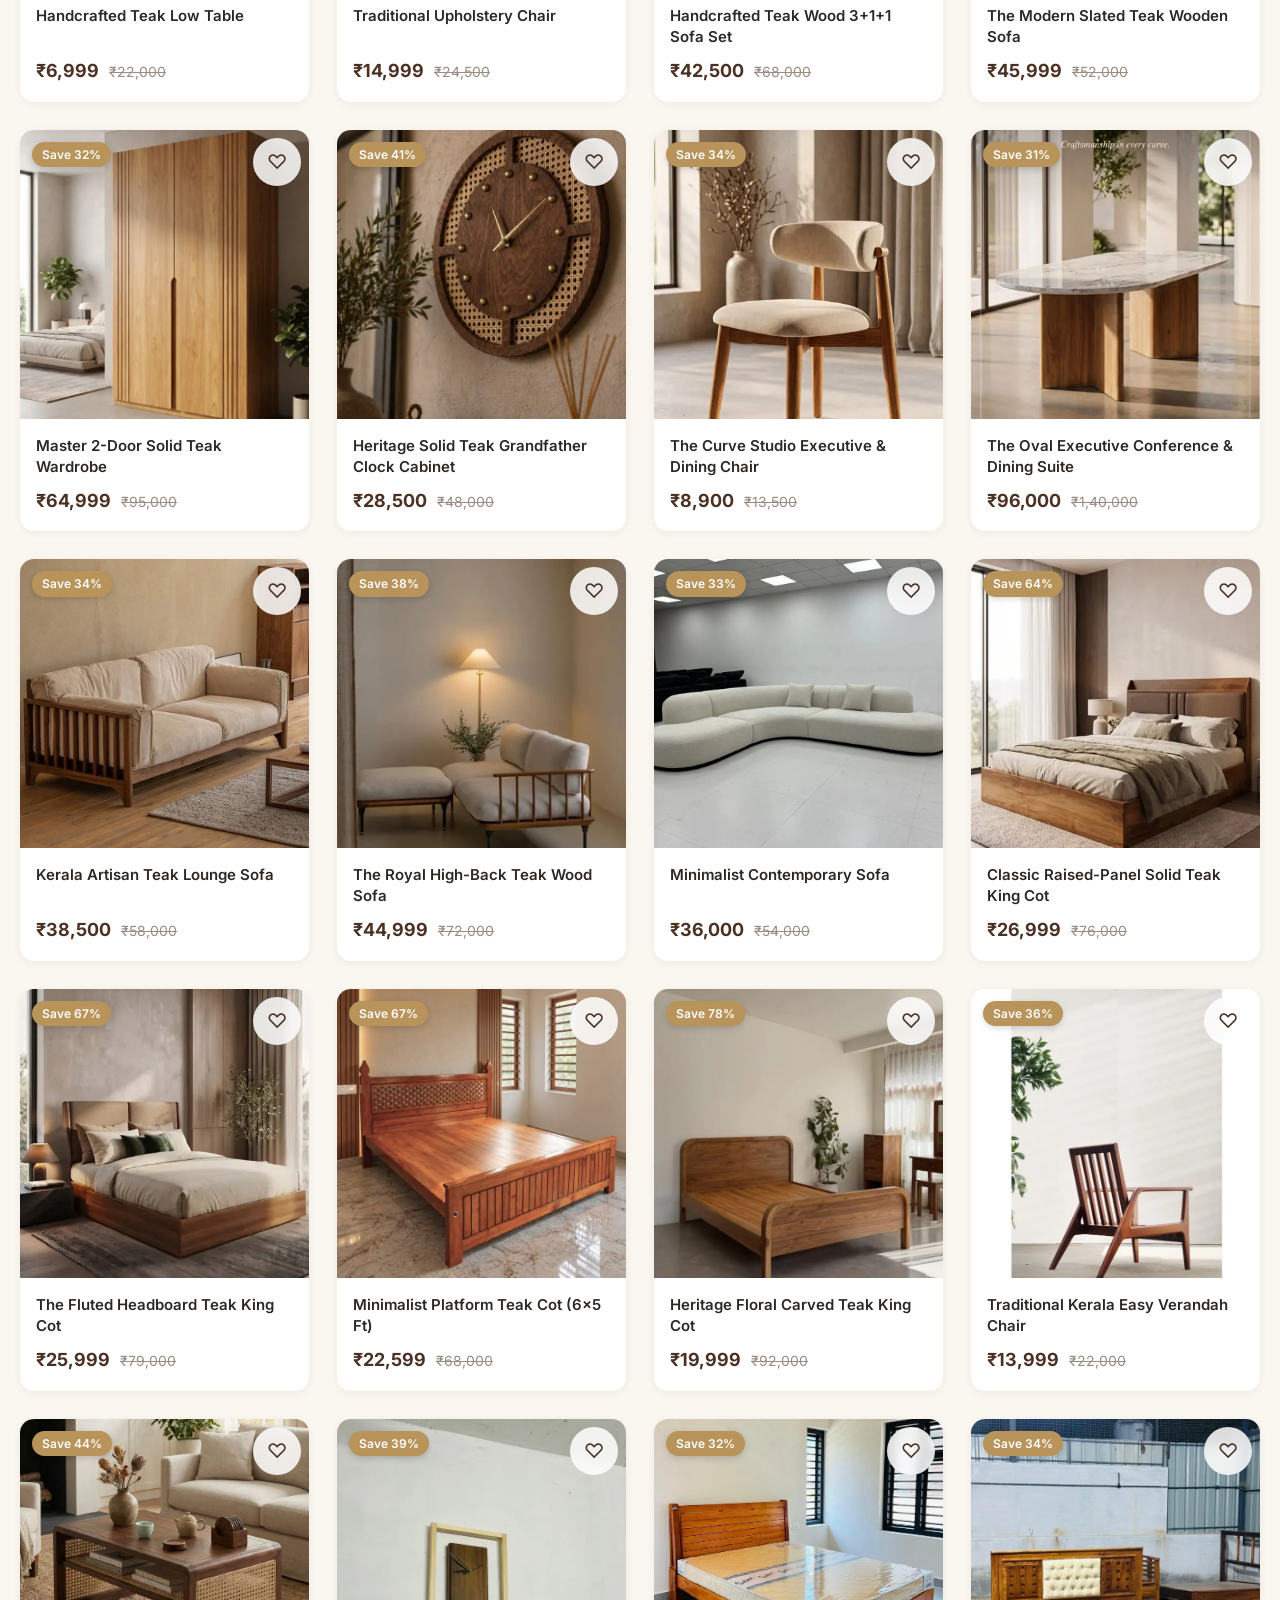
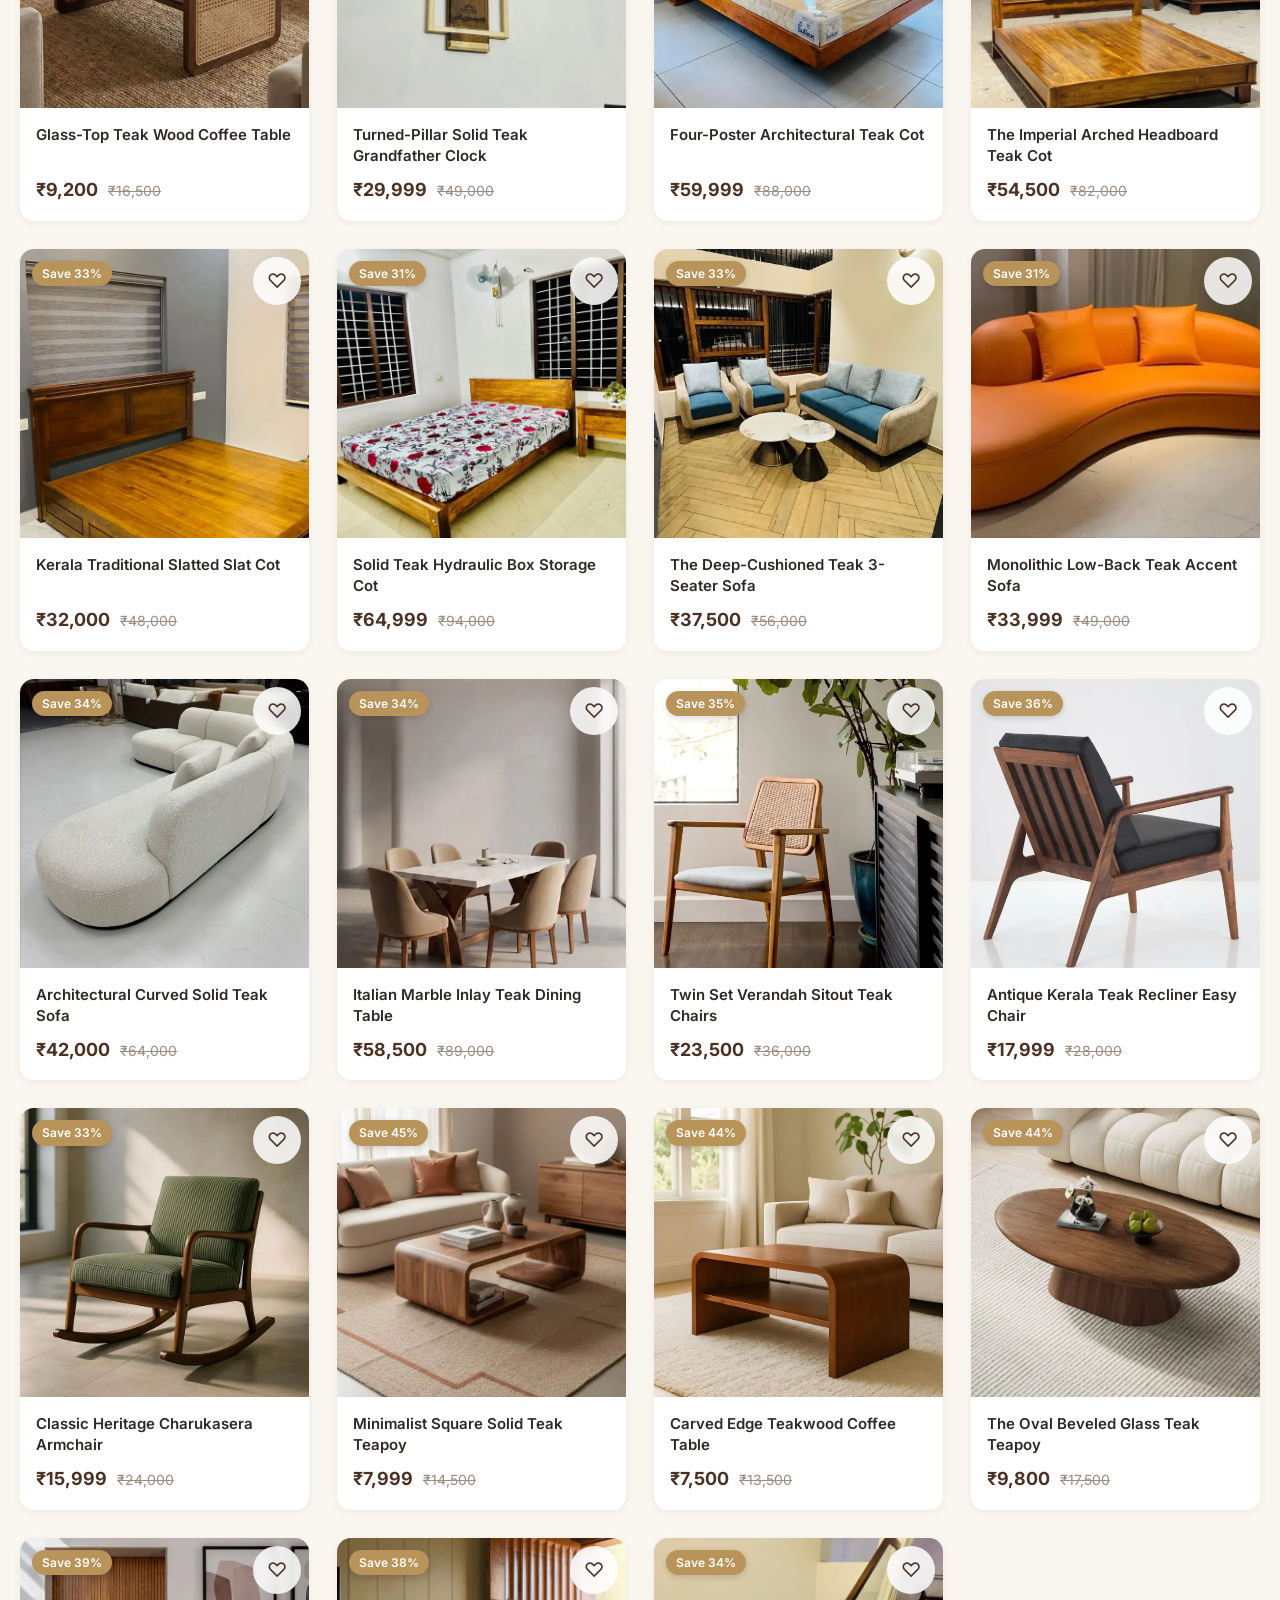
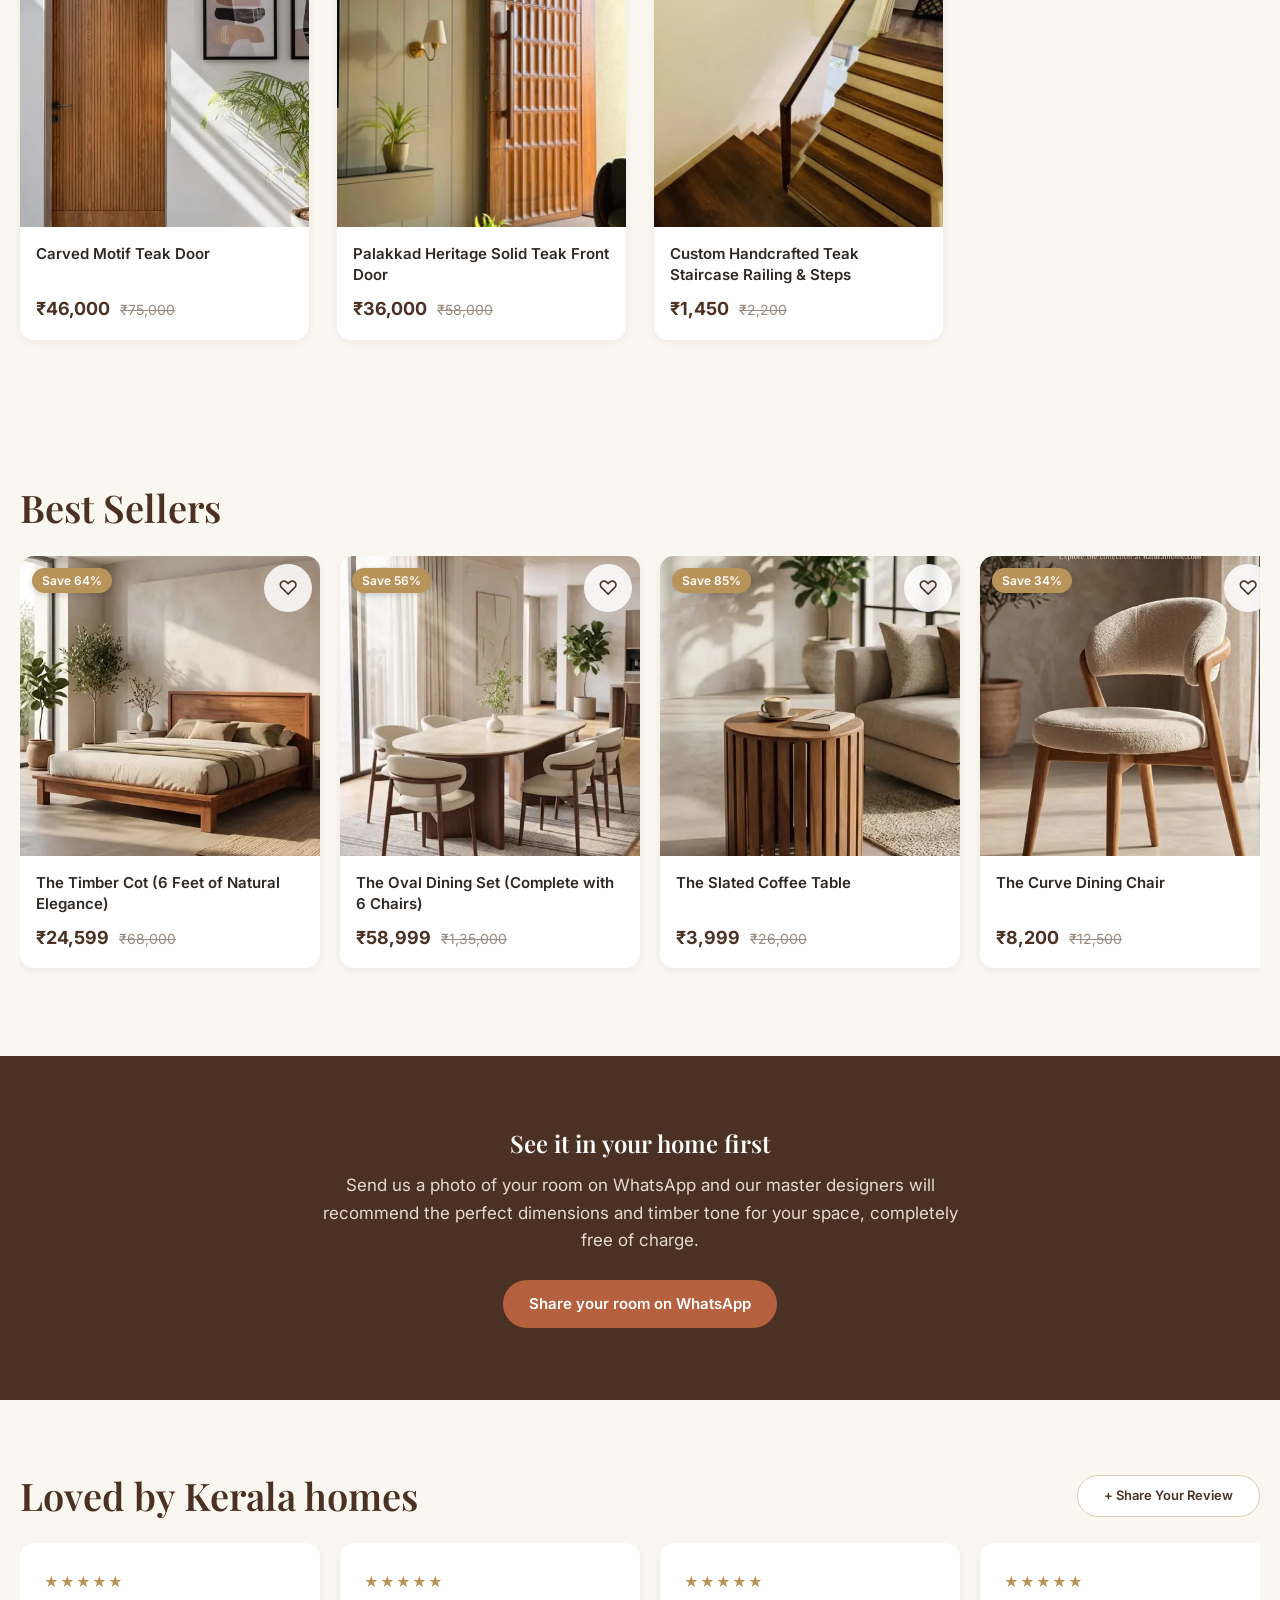
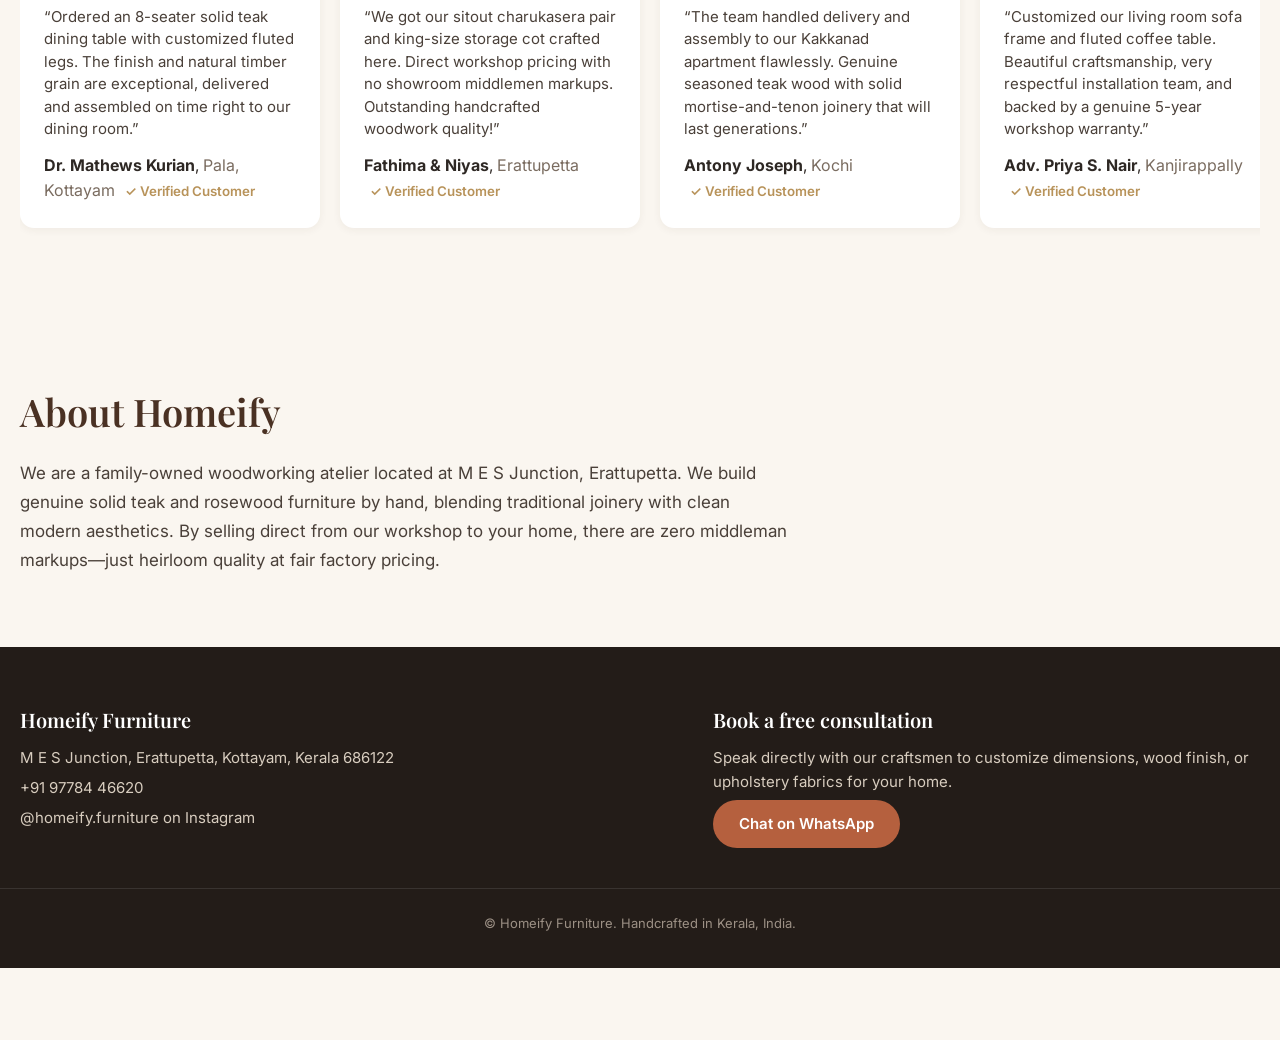
==== commit 82787a19: "Update SEO with clean sitemap, static Product structured data, and remove public admin link" ====
--- a/index.html
+++ b/index.html
@@ -63,6 +63,885 @@
       "https://www.instagram.com/homeify.furniture/"
     ]
   }
+  </script>
+
+  <!-- Schema.org Product Structured Data for Catalog -->
+  <script type="application/ld+json">
+{
+  "@context": "https://schema.org",
+  "@type": "ItemList",
+  "name": "Homeify Furniture Handcrafted Teak Catalog",
+  "numberOfItems": 51,
+  "itemListElement": [
+    {
+      "@type": "ListItem",
+      "position": 1,
+      "item": {
+        "@type": "Product",
+        "name": "Artisan Marble-Top Dining Table with Upholstered Chairs \u2013 6-Seater Modern Dining Set",
+        "image": "https://homeifyfurniture.in/assets/p/custom-1793452473223.webp",
+        "description": "Redefine your dining area with the exquisite craftsmanship and contemporary elegance of Homeify's \"Crafted for Conversations\" Dining Set. Designed to serve as the sculptural centerpiece of any modern interior, this 6-sea",
+        "offers": {
+          "@type": "Offer",
+          "priceCurrency": "INR",
+          "price": 69899,
+          "availability": "https://schema.org/InStock",
+          "url": "https://homeifyfurniture.in/#shop"
+        }
+      }
+    },
+    {
+      "@type": "ListItem",
+      "position": 2,
+      "item": {
+        "@type": "Product",
+        "name": "Solid Teak Wood Dining Table with Glass Top & Matching Stools",
+        "image": "https://homeifyfurniture.in/assets/p/custom-1793452250443.webp",
+        "description": "Bring home the perfect blend of natural warmth and modern minimalism with The Teak Collection by Homeify. Thoughtfully crafted to complement contemporary spaces, this dining set combines durable craftsmanship with an und",
+        "offers": {
+          "@type": "Offer",
+          "priceCurrency": "INR",
+          "price": 48999,
+          "availability": "https://schema.org/InStock",
+          "url": "https://homeifyfurniture.in/#shop"
+        }
+      }
+    },
+    {
+      "@type": "ListItem",
+      "position": 3,
+      "item": {
+        "@type": "Product",
+        "name": "RIPPER MODEL 5 FEET TEAK COT",
+        "image": "https://homeifyfurniture.in/assets/p/custom-1792640905187.webp",
+        "description": "Crafted for comfort and designed for life, this solid wood bed frame brings timeless elegance and warmth to any bedroom. Featuring a clean-lined slatted headboard and footboard, it combines sturdy everyday durability wit",
+        "offers": {
+          "@type": "Offer",
+          "priceCurrency": "INR",
+          "price": 9999,
+          "availability": "https://schema.org/InStock",
+          "url": "https://homeifyfurniture.in/#shop"
+        }
+      }
+    },
+    {
+      "@type": "ListItem",
+      "position": 4,
+      "item": {
+        "@type": "Product",
+        "name": "TEAK WOOD DINING TABLE AND CHAIRS SET",
+        "image": "https://homeifyfurniture.in/assets/p/custom-1792579673061.webp",
+        "description": "Elevate your dining space with this premium teak wood dining set featuring an elegant marble top. Built with high-grade solid teak wood for lasting durability, the table showcases a contemporary geometric base paired wit",
+        "offers": {
+          "@type": "Offer",
+          "priceCurrency": "INR",
+          "price": 47899,
+          "availability": "https://schema.org/InStock",
+          "url": "https://homeifyfurniture.in/#shop"
+        }
+      }
+    },
+    {
+      "@type": "ListItem",
+      "position": 5,
+      "item": {
+        "@type": "Product",
+        "name": "The Slated Coffee Table",
+        "image": "https://homeifyfurniture.in/assets/p/living-slated-table.webp",
+        "description": "An architectural dialogue of rhythmic vertical wooden slats crafted from pure seasoned teak. Engineered with precision organic joinery to create a light, sculptural statement for modern Kerala living rooms.",
+        "offers": {
+          "@type": "Offer",
+          "priceCurrency": "INR",
+          "price": 3999,
+          "availability": "https://schema.org/InStock",
+          "url": "https://homeifyfurniture.in/#shop"
+        }
+      }
+    },
+    {
+      "@type": "ListItem",
+      "position": 6,
+      "item": {
+        "@type": "Product",
+        "name": "Premium 6-Foot Wooden Cot",
+        "image": "https://homeifyfurniture.in/assets/p/bed-premium-cot.webp",
+        "description": "Monumental 6-foot wooden cot crafted for generations. Features an elegant slatted arch crown with triple raised-panel lower framing, supported by heavy monolithic corner posts.",
+        "offers": {
+          "@type": "Offer",
+          "priceCurrency": "INR",
+          "price": 23999,
+          "availability": "https://schema.org/InStock",
+          "url": "https://homeifyfurniture.in/#shop"
+        }
+      }
+    },
+    {
+      "@type": "ListItem",
+      "position": 7,
+      "item": {
+        "@type": "Product",
+        "name": "The Indoor Living Experience Handcrafted Sofa",
+        "image": "https://homeifyfurniture.in/assets/p/living-handcrafted-sofa.webp",
+        "description": "An airy Scandinavian-tropical spindle daybed sofa. The curved continuous armrest flows seamlessly into vertical wooden spindles, holding a plush botanical-patterned linen cushion.",
+        "offers": {
+          "@type": "Offer",
+          "priceCurrency": "INR",
+          "price": 32999,
+          "availability": "https://schema.org/InStock",
+          "url": "https://homeifyfurniture.in/#shop"
+        }
+      }
+    },
+    {
+      "@type": "ListItem",
+      "position": 8,
+      "item": {
+        "@type": "Product",
+        "name": "The Timber Cot (6 Feet of Natural Elegance)",
+        "image": "https://homeifyfurniture.in/assets/p/bed-timber-cot.webp",
+        "description": "Minimalist low-profile platform bed engineered to showcase the pure, uninterrupted natural grain of seasoned Grade-A natural teak. Monolithic headboard plank with recessed shadow-gap pedestal framing.",
+        "offers": {
+          "@type": "Offer",
+          "priceCurrency": "INR",
+          "price": 24599,
+          "availability": "https://schema.org/InStock",
+          "url": "https://homeifyfurniture.in/#shop"
+        }
+      }
+    },
+    {
+      "@type": "ListItem",
+      "position": 9,
+      "item": {
+        "@type": "Product",
+        "name": "The Oval Dining Table (Marble & Teak)",
+        "image": "https://homeifyfurniture.in/assets/p/dining-oval-marble.webp",
+        "description": "Craftsmanship in every curve. A grand oval slab of polished Italian white marble resting on twin sculptural curved monolithic teak wood pedestals that offer unrestricted legroom.",
+        "offers": {
+          "@type": "Offer",
+          "priceCurrency": "INR",
+          "price": 33999,
+          "availability": "https://schema.org/InStock",
+          "url": "https://homeifyfurniture.in/#shop"
+        }
+      }
+    },
+    {
+      "@type": "ListItem",
+      "position": 10,
+      "item": {
+        "@type": "Product",
+        "name": "The Teakwood Glass Coffee Table",
+        "image": "https://homeifyfurniture.in/assets/p/living-teakwood-coffee-table.webp",
+        "description": "A perfect blend of organic wood and sleek glass, designed for modern living. Sculpted rounded box frame handcrafted from solid natural teak wood with a recessed smoked tempered glass top and slatted bottom storage shelf.",
+        "offers": {
+          "@type": "Offer",
+          "priceCurrency": "INR",
+          "price": 5999,
+          "availability": "https://schema.org/InStock",
+          "url": "https://homeifyfurniture.in/#shop"
+        }
+      }
+    },
+    {
+      "@type": "ListItem",
+      "position": 11,
+      "item": {
+        "@type": "Product",
+        "name": "The Curve Dining Chair",
+        "image": "https://homeifyfurniture.in/assets/p/dining-curve-chair.webp",
+        "description": "A perfect blend of organic wood and plush comfort. Sculptured curved wraparound backrest carved from solid teak wood cradles the upper back, paired with a deep circular boucl\u00e9 seat.",
+        "offers": {
+          "@type": "Offer",
+          "priceCurrency": "INR",
+          "price": 8200,
+          "availability": "https://schema.org/InStock",
+          "url": "https://homeifyfurniture.in/#shop"
+        }
+      }
+    },
+    {
+      "@type": "ListItem",
+      "position": 12,
+      "item": {
+        "@type": "Product",
+        "name": "The Harmony Dining Table",
+        "image": "https://homeifyfurniture.in/assets/p/dining-harmony-table.webp",
+        "description": "A statement dining centerpiece defined by architectural tension. A pure rectangular white marble slab floats atop dramatic interlocking cross-curved solid teak support legs.",
+        "offers": {
+          "@type": "Offer",
+          "priceCurrency": "INR",
+          "price": 59999,
+          "availability": "https://schema.org/InStock",
+          "url": "https://homeifyfurniture.in/#shop"
+        }
+      }
+    },
+    {
+      "@type": "ListItem",
+      "position": 13,
+      "item": {
+        "@type": "Product",
+        "name": "The Oval Dining Set (Complete with 6 Chairs)",
+        "image": "https://homeifyfurniture.in/assets/p/dining-oval-set.webp",
+        "description": "The ultimate dining ensemble crafted in Gateway of Malanadu. An expansive oval solid wood dining table paired with 6 ergonomically curved dining armchairs in stain-resistant cream leatherette.",
+        "offers": {
+          "@type": "Offer",
+          "priceCurrency": "INR",
+          "price": 58999,
+          "availability": "https://schema.org/InStock",
+          "url": "https://homeifyfurniture.in/#shop"
+        }
+      }
+    },
+    {
+      "@type": "ListItem",
+      "position": 14,
+      "item": {
+        "@type": "Product",
+        "name": "The Oval Dining Table (Natural Teak Edition)",
+        "image": "https://homeifyfurniture.in/assets/p/dining-oval-teak.webp",
+        "description": "For lovers of pure wood. Monolithic edition of our signature oval dining table, built entirely from hand-selected, continuous grain-matched solid teak planks with hand-beveled edges.",
+        "offers": {
+          "@type": "Offer",
+          "priceCurrency": "INR",
+          "price": 32999,
+          "availability": "https://schema.org/InStock",
+          "url": "https://homeifyfurniture.in/#shop"
+        }
+      }
+    },
+    {
+      "@type": "ListItem",
+      "position": 15,
+      "item": {
+        "@type": "Product",
+        "name": "The Royal Jhoola (Kerala Verandah Oonjal)",
+        "image": "https://homeifyfurniture.in/assets/p/custom-royal-jhoola.webp",
+        "description": "An iconic tribute to classical Kerala architectural verandas (Poomukham). Substantial solid teak wood swing plank with spindle backrest, suspended by heavy-duty interlocking chains.",
+        "offers": {
+          "@type": "Offer",
+          "priceCurrency": "INR",
+          "price": 22999,
+          "availability": "https://schema.org/InStock",
+          "url": "https://homeifyfurniture.in/#shop"
+        }
+      }
+    },
+    {
+      "@type": "ListItem",
+      "position": 16,
+      "item": {
+        "@type": "Product",
+        "name": "The Oval Fluted Dining Table",
+        "image": "https://homeifyfurniture.in/assets/p/dining-oval-fluted.webp",
+        "description": "A masterpiece of modern craftsmanship. An asymmetrical architectural base featuring one precision fluted cylindrical teak pillar and one curved monolithic plank supporting an oval marble top.",
+        "offers": {
+          "@type": "Offer",
+          "priceCurrency": "INR",
+          "price": 32999,
+          "availability": "https://schema.org/InStock",
+          "url": "https://homeifyfurniture.in/#shop"
+        }
+      }
+    },
+    {
+      "@type": "ListItem",
+      "position": 17,
+      "item": {
+        "@type": "Product",
+        "name": "Handcrafted Teak Low Table",
+        "image": "https://homeifyfurniture.in/assets/p/living-tropical-low-table.webp",
+        "description": "From The Tropical Modern Collection. A circular coffee table designed with interlocked sculptural four-beam legs, celebrating the natural warmth and golden tones of Grade-A natural teak.",
+        "offers": {
+          "@type": "Offer",
+          "priceCurrency": "INR",
+          "price": 6999,
+          "availability": "https://schema.org/InStock",
+          "url": "https://homeifyfurniture.in/#shop"
+        }
+      }
+    },
+    {
+      "@type": "ListItem",
+      "position": 18,
+      "item": {
+        "@type": "Product",
+        "name": "Traditional Upholstery Chair",
+        "image": "https://homeifyfurniture.in/assets/p/living-kerala-sitout-chair.webp",
+        "description": "The quintessence of Kerala architectural homes. Masterfully hand-planed from dense Grade-A natural teak with extended ergonomic armrests, contoured back slats, and brass joinery for supreme porch relaxation.",
+        "offers": {
+          "@type": "Offer",
+          "priceCurrency": "INR",
+          "price": 14999,
+          "availability": "https://schema.org/InStock",
+          "url": "https://homeifyfurniture.in/#shop"
+        }
+      }
+    },
+    {
+      "@type": "ListItem",
+      "position": 19,
+      "item": {
+        "@type": "Product",
+        "name": "Handcrafted Teak Wood 3+1+1 Sofa Set",
+        "image": "https://homeifyfurniture.in/assets/p/living-royal-teak-sofa-set.webp",
+        "description": "A monumental solid wood sofa suite crafted from thick Grade-A natural teak planks. Designed with vertical flank staves, broad sculptured armrests, and high-density supportive seating.",
+        "offers": {
+          "@type": "Offer",
+          "priceCurrency": "INR",
+          "price": 42500,
+          "availability": "https://schema.org/InStock",
+          "url": "https://homeifyfurniture.in/#shop"
+        }
+      }
+    },
+    {
+      "@type": "ListItem",
+      "position": 20,
+      "item": {
+        "@type": "Product",
+        "name": "The Modern Slated Teak Wooden Sofa",
+        "image": "https://homeifyfurniture.in/assets/p/living-modern-sofa.webp",
+        "description": "Clean Scandinavian-inspired lines meet authentic Kerala teak craftsmanship. Open architectural slatted backrest with premium comfort foam cushions.",
+        "offers": {
+          "@type": "Offer",
+          "priceCurrency": "INR",
+          "price": 45999,
+          "availability": "https://schema.org/InStock",
+          "url": "https://homeifyfurniture.in/#shop"
+        }
+      }
+    },
+    {
+      "@type": "ListItem",
+      "position": 21,
+      "item": {
+        "@type": "Product",
+        "name": "Master 2-Door Solid Teak Wardrobe",
+        "image": "https://homeifyfurniture.in/assets/p/bed-solid-teak-wardrobe.webp",
+        "description": "Pure solid teak 3-door almirah wardrobe built to withstand Kerala humidity without swelling or sagging. Features smooth internal drawers, hanging rail, and secure brass latch locks.",
+        "offers": {
+          "@type": "Offer",
+          "priceCurrency": "INR",
+          "price": 64999,
+          "availability": "https://schema.org/InStock",
+          "url": "https://homeifyfurniture.in/#shop"
+        }
+      }
+    },
+    {
+      "@type": "ListItem",
+      "position": 22,
+      "item": {
+        "@type": "Product",
+        "name": "Heritage Solid Teak Grandfather Clock Cabinet",
+        "image": "https://homeifyfurniture.in/assets/p/custom-heritage-grandfather-clock.webp",
+        "description": "A commanding artisanal timepiece case crafted from Grade-A natural teak. Features beveled glass observation windows, carved crown molding, and pendulum display chamber.",
+        "offers": {
+          "@type": "Offer",
+          "priceCurrency": "INR",
+          "price": 28500,
+          "availability": "https://schema.org/InStock",
+          "url": "https://homeifyfurniture.in/#shop"
+        }
+      }
+    },
+    {
+      "@type": "ListItem",
+      "position": 23,
+      "item": {
+        "@type": "Product",
+        "name": "The Curve Studio Executive & Dining Chair",
+        "image": "https://homeifyfurniture.in/assets/p/office-curve-chair.webp",
+        "description": "Experience timeless comfort in executive suites and modern dining spaces. Sculptured solid teak architectural frame featuring an ergonomic curved floating lumbar backrest and high-density cushioned seat.",
+        "offers": {
+          "@type": "Offer",
+          "priceCurrency": "INR",
+          "price": 8900,
+          "availability": "https://schema.org/InStock",
+          "url": "https://homeifyfurniture.in/#shop"
+        }
+      }
+    },
+    {
+      "@type": "ListItem",
+      "position": 24,
+      "item": {
+        "@type": "Product",
+        "name": "The Oval Executive Conference & Dining Suite",
+        "image": "https://homeifyfurniture.in/assets/p/office-executive-suite.webp",
+        "description": "Craftsmanship in every curve. A grand oval marble table designed for corporate conference rooms, executive suites, and opulent dining halls. Twin monolithic teak pedestals maximize legroom.",
+        "offers": {
+          "@type": "Offer",
+          "priceCurrency": "INR",
+          "price": 96000,
+          "availability": "https://schema.org/InStock",
+          "url": "https://homeifyfurniture.in/#shop"
+        }
+      }
+    },
+    {
+      "@type": "ListItem",
+      "position": 25,
+      "item": {
+        "@type": "Product",
+        "name": "Kerala Artisan Teak Lounge Sofa",
+        "image": "https://homeifyfurniture.in/assets/p/living-teak-lounge-sofa.webp",
+        "description": "Comfortable deep-seat lounge sofa crafted from solid Grade-A natural teak with cushioned backrests, broad armrests, and seasoned hardwood frame.",
+        "offers": {
+          "@type": "Offer",
+          "priceCurrency": "INR",
+          "price": 38500,
+          "availability": "https://schema.org/InStock",
+          "url": "https://homeifyfurniture.in/#shop"
+        }
+      }
+    },
+    {
+      "@type": "ListItem",
+      "position": 26,
+      "item": {
+        "@type": "Product",
+        "name": "The Royal High-Back Teak Wood Sofa",
+        "image": "https://homeifyfurniture.in/assets/p/living-royal-sofa.webp",
+        "description": "Regal high-back teak sofa suite featuring sculpted armrests, thick solid wood planks, and premium stain-resistant upholstery.",
+        "offers": {
+          "@type": "Offer",
+          "priceCurrency": "INR",
+          "price": 44999,
+          "availability": "https://schema.org/InStock",
+          "url": "https://homeifyfurniture.in/#shop"
+        }
+      }
+    },
+    {
+      "@type": "ListItem",
+      "position": 27,
+      "item": {
+        "@type": "Product",
+        "name": "Minimalist Contemporary Sofa",
+        "image": "https://homeifyfurniture.in/assets/p/living-contemporary-sofa.webp",
+        "description": "Sleek low-profile modern living sofa with warm natural teak grain and comfortable high-resilience foam cushioning.",
+        "offers": {
+          "@type": "Offer",
+          "priceCurrency": "INR",
+          "price": 36000,
+          "availability": "https://schema.org/InStock",
+          "url": "https://homeifyfurniture.in/#shop"
+        }
+      }
+    },
+    {
+      "@type": "ListItem",
+      "position": 28,
+      "item": {
+        "@type": "Product",
+        "name": "Classic Raised-Panel Solid Teak King Cot",
+        "image": "https://homeifyfurniture.in/assets/p/bed-teak-panel-king-cot.webp",
+        "description": "Substantial 6-foot solid teak cot with architectural raised wood panels, heavy corner posts, and noise-free mortise joints.",
+        "offers": {
+          "@type": "Offer",
+          "priceCurrency": "INR",
+          "price": 26999,
+          "availability": "https://schema.org/InStock",
+          "url": "https://homeifyfurniture.in/#shop"
+        }
+      }
+    },
+    {
+      "@type": "ListItem",
+      "position": 29,
+      "item": {
+        "@type": "Product",
+        "name": "The Fluted Headboard Teak King Cot",
+        "image": "https://homeifyfurniture.in/assets/p/bed-fluted-teak-cot.webp",
+        "description": "Artisan-crafted master bed featuring a rhythmic vertical fluted headboard carved from seasoned Grade-A natural teak.",
+        "offers": {
+          "@type": "Offer",
+          "priceCurrency": "INR",
+          "price": 25999,
+          "availability": "https://schema.org/InStock",
+          "url": "https://homeifyfurniture.in/#shop"
+        }
+      }
+    },
+    {
+      "@type": "ListItem",
+      "position": 30,
+      "item": {
+        "@type": "Product",
+        "name": "Minimalist Platform Teak Cot (6\u00d75 Ft)",
+        "image": "https://homeifyfurniture.in/assets/p/bed-minimalist-teak-cot.webp",
+        "description": "Low-profile modern platform bed with solid teak framing, smooth rounded corner safety posts, and breathable slatted base.",
+        "offers": {
+          "@type": "Offer",
+          "priceCurrency": "INR",
+          "price": 22599,
+          "availability": "https://schema.org/InStock",
+          "url": "https://homeifyfurniture.in/#shop"
+        }
+      }
+    },
+    {
+      "@type": "ListItem",
+      "position": 31,
+      "item": {
+        "@type": "Product",
+        "name": "Heritage Floral Carved Teak King Cot",
+        "image": "https://homeifyfurniture.in/assets/p/bed-heritage-carved-cot.webp",
+        "description": "Master craftsman carved headboard displaying intricate Kerala floral relief work on monumental kiln-seasoned natural teak.",
+        "offers": {
+          "@type": "Offer",
+          "priceCurrency": "INR",
+          "price": 19999,
+          "availability": "https://schema.org/InStock",
+          "url": "https://homeifyfurniture.in/#shop"
+        }
+      }
+    },
+    {
+      "@type": "ListItem",
+      "position": 32,
+      "item": {
+        "@type": "Product",
+        "name": "Traditional Kerala Easy Verandah Chair",
+        "image": "https://homeifyfurniture.in/assets/p/living-traditional-verandah-chair.webp",
+        "description": "Classic Kerala porch chair with extended armrests and contoured back slat support for breezy sitout lounging.",
+        "offers": {
+          "@type": "Offer",
+          "priceCurrency": "INR",
+          "price": 13999,
+          "availability": "https://schema.org/InStock",
+          "url": "https://homeifyfurniture.in/#shop"
+        }
+      }
+    },
+    {
+      "@type": "ListItem",
+      "position": 33,
+      "item": {
+        "@type": "Product",
+        "name": "Glass-Top Teak Wood Coffee Table",
+        "image": "https://homeifyfurniture.in/assets/p/living-glass-top-teapoy.webp",
+        "description": "Tempered float glass top framed in rich Grade-A natural teak with architectural lower shelf for living room elegance.",
+        "offers": {
+          "@type": "Offer",
+          "priceCurrency": "INR",
+          "price": 9200,
+          "availability": "https://schema.org/InStock",
+          "url": "https://homeifyfurniture.in/#shop"
+        }
+      }
+    },
+    {
+      "@type": "ListItem",
+      "position": 34,
+      "item": {
+        "@type": "Product",
+        "name": "Turned-Pillar Solid Teak Grandfather Clock",
+        "image": "https://homeifyfurniture.in/assets/p/custom-pillar-grandfather-clock.webp",
+        "description": "Artisanal tall clock cabinet featuring twin hand-turned solid teak corner pillars, beveled glass chamber, and carved pediment.",
+        "offers": {
+          "@type": "Offer",
+          "priceCurrency": "INR",
+          "price": 29999,
+          "availability": "https://schema.org/InStock",
+          "url": "https://homeifyfurniture.in/#shop"
+        }
+      }
+    },
+    {
+      "@type": "ListItem",
+      "position": 35,
+      "item": {
+        "@type": "Product",
+        "name": "Four-Poster Architectural Teak Cot",
+        "image": "https://homeifyfurniture.in/assets/p/cot-teak-poster.webp",
+        "description": "Monumental solid teak four-poster canopy cot hand-turned from mature Grade-A natural teak. Designed to drape sheer Kerala mosquito canopies with timeless verandah elegance.",
+        "offers": {
+          "@type": "Offer",
+          "priceCurrency": "INR",
+          "price": 59999,
+          "availability": "https://schema.org/InStock",
+          "url": "https://homeifyfurniture.in/#shop"
+        }
+      }
+    },
+    {
+      "@type": "ListItem",
+      "position": 36,
+      "item": {
+        "@type": "Product",
+        "name": "The Imperial Arched Headboard Teak Cot",
+        "image": "https://homeifyfurniture.in/assets/p/cot-carved-arch.webp",
+        "description": "Regal master bedroom cot featuring a sweeping arched headboard carved with architectural relief borders from seasoned natural teak planks.",
+        "offers": {
+          "@type": "Offer",
+          "priceCurrency": "INR",
+          "price": 54500,
+          "availability": "https://schema.org/InStock",
+          "url": "https://homeifyfurniture.in/#shop"
+        }
+      }
+    },
+    {
+      "@type": "ListItem",
+      "position": 37,
+      "item": {
+        "@type": "Product",
+        "name": "Kerala Traditional Slatted Slat Cot",
+        "image": "https://homeifyfurniture.in/assets/p/cot-kerala-slat.webp",
+        "description": "Clean vertical slat headboard and footboard crafted for everyday comfort and optimal airflow ventilation in Kerala tropical climates.",
+        "offers": {
+          "@type": "Offer",
+          "priceCurrency": "INR",
+          "price": 32000,
+          "availability": "https://schema.org/InStock",
+          "url": "https://homeifyfurniture.in/#shop"
+        }
+      }
+    },
+    {
+      "@type": "ListItem",
+      "position": 38,
+      "item": {
+        "@type": "Product",
+        "name": "Solid Teak Hydraulic Box Storage Cot",
+        "image": "https://homeifyfurniture.in/assets/p/cot-box-storage.webp",
+        "description": "Massive solid teak king cot with heavy-duty German hydraulic lift pistons revealing 900+ liters of dust-sealed under-bed storage.",
+        "offers": {
+          "@type": "Offer",
+          "priceCurrency": "INR",
+          "price": 64999,
+          "availability": "https://schema.org/InStock",
+          "url": "https://homeifyfurniture.in/#shop"
+        }
+      }
+    },
+    {
+      "@type": "ListItem",
+      "position": 39,
+      "item": {
+        "@type": "Product",
+        "name": "The Deep-Cushioned Teak 3-Seater Sofa",
+        "image": "https://homeifyfurniture.in/assets/p/sofa-3seater-cushion.webp",
+        "description": "Ergonomically tuned 3-seater solid wood sofa featuring gently curved armrests and thick high-density seating.",
+        "offers": {
+          "@type": "Offer",
+          "priceCurrency": "INR",
+          "price": 37500,
+          "availability": "https://schema.org/InStock",
+          "url": "https://homeifyfurniture.in/#shop"
+        }
+      }
+    },
+    {
+      "@type": "ListItem",
+      "position": 40,
+      "item": {
+        "@type": "Product",
+        "name": "Monolithic Low-Back Teak Accent Sofa",
+        "image": "https://homeifyfurniture.in/assets/p/sofa-solid-accent.webp",
+        "description": "Low-profile Japanese-Scandinavian architectural teak sofa with clean continuous timber framing and tailored linen cushioning.",
+        "offers": {
+          "@type": "Offer",
+          "priceCurrency": "INR",
+          "price": 33999,
+          "availability": "https://schema.org/InStock",
+          "url": "https://homeifyfurniture.in/#shop"
+        }
+      }
+    },
+    {
+      "@type": "ListItem",
+      "position": 41,
+      "item": {
+        "@type": "Product",
+        "name": "Architectural Curved Solid Teak Sofa",
+        "image": "https://homeifyfurniture.in/assets/p/sofa-modern-curved.webp",
+        "description": "Sculptural curved teak framework with organic joint transitions, premium fabric upholstery, and supportive lumbar backrests.",
+        "offers": {
+          "@type": "Offer",
+          "priceCurrency": "INR",
+          "price": 42000,
+          "availability": "https://schema.org/InStock",
+          "url": "https://homeifyfurniture.in/#shop"
+        }
+      }
+    },
+    {
+      "@type": "ListItem",
+      "position": 42,
+      "item": {
+        "@type": "Product",
+        "name": "Italian Marble Inlay Teak Dining Table",
+        "image": "https://homeifyfurniture.in/assets/p/dining-marble-suite.webp",
+        "description": "Opulent dining table pairing imported white marble top with monolithic Grade-A solid teak underframing and beveled perimeter borders.",
+        "offers": {
+          "@type": "Offer",
+          "priceCurrency": "INR",
+          "price": 58500,
+          "availability": "https://schema.org/InStock",
+          "url": "https://homeifyfurniture.in/#shop"
+        }
+      }
+    },
+    {
+      "@type": "ListItem",
+      "position": 43,
+      "item": {
+        "@type": "Product",
+        "name": "Twin Set Verandah Sitout Teak Chairs",
+        "image": "https://homeifyfurniture.in/assets/p/chair-sitout-pair.webp",
+        "description": "Matching pair of handcrafted solid teak sitout easy chairs designed for Kerala porch lounging, reading, and morning tea.",
+        "offers": {
+          "@type": "Offer",
+          "priceCurrency": "INR",
+          "price": 23500,
+          "availability": "https://schema.org/InStock",
+          "url": "https://homeifyfurniture.in/#shop"
+        }
+      }
+    },
+    {
+      "@type": "ListItem",
+      "position": 44,
+      "item": {
+        "@type": "Product",
+        "name": "Antique Kerala Teak Recliner Easy Chair",
+        "image": "https://homeifyfurniture.in/assets/p/chair-kerala-recliner.webp",
+        "description": "Authentic Kerala Charukasera easy chair with extendable footrest slats, brass hinge hardware, and deep recline ergonomics.",
+        "offers": {
+          "@type": "Offer",
+          "priceCurrency": "INR",
+          "price": 17999,
+          "availability": "https://schema.org/InStock",
+          "url": "https://homeifyfurniture.in/#shop"
+        }
+      }
+    },
+    {
+      "@type": "ListItem",
+      "position": 45,
+      "item": {
+        "@type": "Product",
+        "name": "Classic Heritage Charukasera Armchair",
+        "image": "https://homeifyfurniture.in/assets/p/chair-charukasera-armchair.webp",
+        "description": "Monumental Kerala easy chair featuring wide hand-eased wooden arms, deep spinal curvature, and solid hardwood corner posts.",
+        "offers": {
+          "@type": "Offer",
+          "priceCurrency": "INR",
+          "price": 15999,
+          "availability": "https://schema.org/InStock",
+          "url": "https://homeifyfurniture.in/#shop"
+        }
+      }
+    },
+    {
+      "@type": "ListItem",
+      "position": 46,
+      "item": {
+        "@type": "Product",
+        "name": "Minimalist Square Solid Teak Teapoy",
+        "image": "https://homeifyfurniture.in/assets/p/teapoy-minimalist-square.webp",
+        "description": "Geometric square coffee table crafted from solid Grade-A natural teak with integrated lower book tier and rounded corner pillars.",
+        "offers": {
+          "@type": "Offer",
+          "priceCurrency": "INR",
+          "price": 7999,
+          "availability": "https://schema.org/InStock",
+          "url": "https://homeifyfurniture.in/#shop"
+        }
+      }
+    },
+    {
+      "@type": "ListItem",
+      "position": 47,
+      "item": {
+        "@type": "Product",
+        "name": "Carved Edge Teakwood Coffee Table",
+        "image": "https://homeifyfurniture.in/assets/p/teapoy-carved-table.webp",
+        "description": "Living room center teapoy featuring hand-carved floral edge moldings, turned legs, and practical lower magazine deck.",
+        "offers": {
+          "@type": "Offer",
+          "priceCurrency": "INR",
+          "price": 7500,
+          "availability": "https://schema.org/InStock",
+          "url": "https://homeifyfurniture.in/#shop"
+        }
+      }
+    },
+    {
+      "@type": "ListItem",
+      "position": 48,
+      "item": {
+        "@type": "Product",
+        "name": "The Oval Beveled Glass Teak Teapoy",
+        "image": "https://homeifyfurniture.in/assets/p/teapoy-oval-glass.webp",
+        "description": "Luxury oval living room coffee table featuring an inset 8mm toughened float glass top framed in rich Grade-A natural teak.",
+        "offers": {
+          "@type": "Offer",
+          "priceCurrency": "INR",
+          "price": 9800,
+          "availability": "https://schema.org/InStock",
+          "url": "https://homeifyfurniture.in/#shop"
+        }
+      }
+    },
+    {
+      "@type": "ListItem",
+      "position": 49,
+      "item": {
+        "@type": "Product",
+        "name": "Carved Motif Teak Door",
+        "image": "https://homeifyfurniture.in/assets/p/door-carved-temple.webp",
+        "description": "Double-leaf grand entrance door carved with auspicious traditional Kerala temple rosette carvings on 2-inch thick seasoned natural teak.",
+        "offers": {
+          "@type": "Offer",
+          "priceCurrency": "INR",
+          "price": 46000,
+          "availability": "https://schema.org/InStock",
+          "url": "https://homeifyfurniture.in/#shop"
+        }
+      }
+    },
+    {
+      "@type": "ListItem",
+      "position": 50,
+      "item": {
+        "@type": "Product",
+        "name": "Palakkad Heritage Solid Teak Front Door",
+        "image": "https://homeifyfurniture.in/assets/p/door-traditional-palakkad.webp",
+        "description": "Substantial single-leaf front door featuring clean geometric raised paneling inspired by traditional Palakkad Agraharam residences.",
+        "offers": {
+          "@type": "Offer",
+          "priceCurrency": "INR",
+          "price": 36000,
+          "availability": "https://schema.org/InStock",
+          "url": "https://homeifyfurniture.in/#shop"
+        }
+      }
+    },
+    {
+      "@type": "ListItem",
+      "position": 51,
+      "item": {
+        "@type": "Product",
+        "name": "Custom Handcrafted Teak Staircase Railing & Steps",
+        "image": "https://homeifyfurniture.in/assets/p/custom-staircase-woodwork.webp",
+        "description": "Custom solid teak balusters, turned newel posts, and solid wood bullnose tread planks crafted on-site for Kerala luxury residences and duplex villas.",
+        "offers": {
+          "@type": "Offer",
+          "priceCurrency": "INR",
+          "price": 1450,
+          "availability": "https://schema.org/InStock",
+          "url": "https://homeifyfurniture.in/#shop"
+        }
+      }
+    }
+  ]
+}
   </script>
 
   <link rel="preconnect" href="https://fonts.googleapis.com">
@@ -184,7 +1063,7 @@
         <a class="btn" id="consult" href="https://wa.me/919778446620?text=Hi%20Homeify%2C%20I%20would%20like%20to%20book%20a%20free%20consultation." target="_blank" rel="noopener">Chat on WhatsApp</a>
       </div>
     </div>
-    <p class="copy">© Homeify Furniture. Handcrafted in Kerala, India. • <a href="/admin.html" style="color:#6d6259;text-decoration:none;">Workshop Studio</a></p>
+    <p class="copy">© Homeify Furniture. Handcrafted in Kerala, India.</p>
   </footer>
 
   <!-- Slide-in Drawer for Cart & Wishlist -->
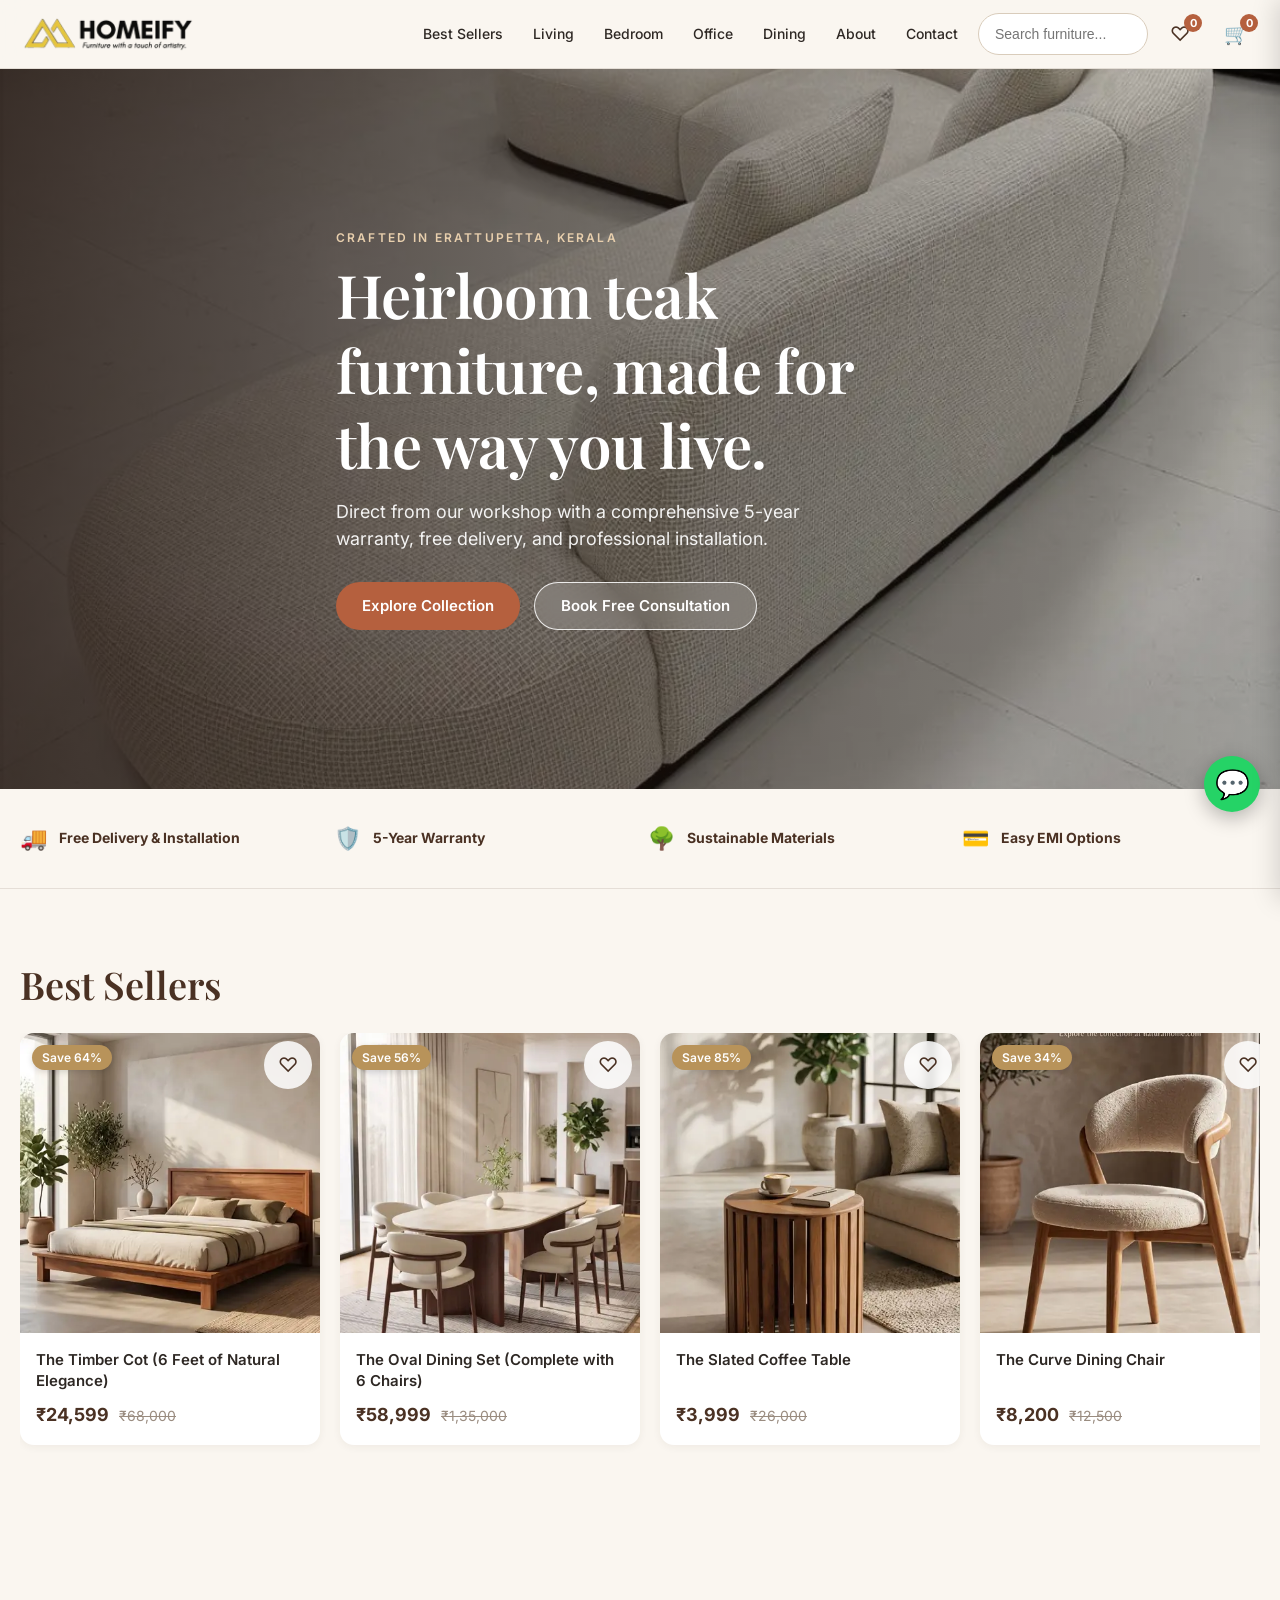
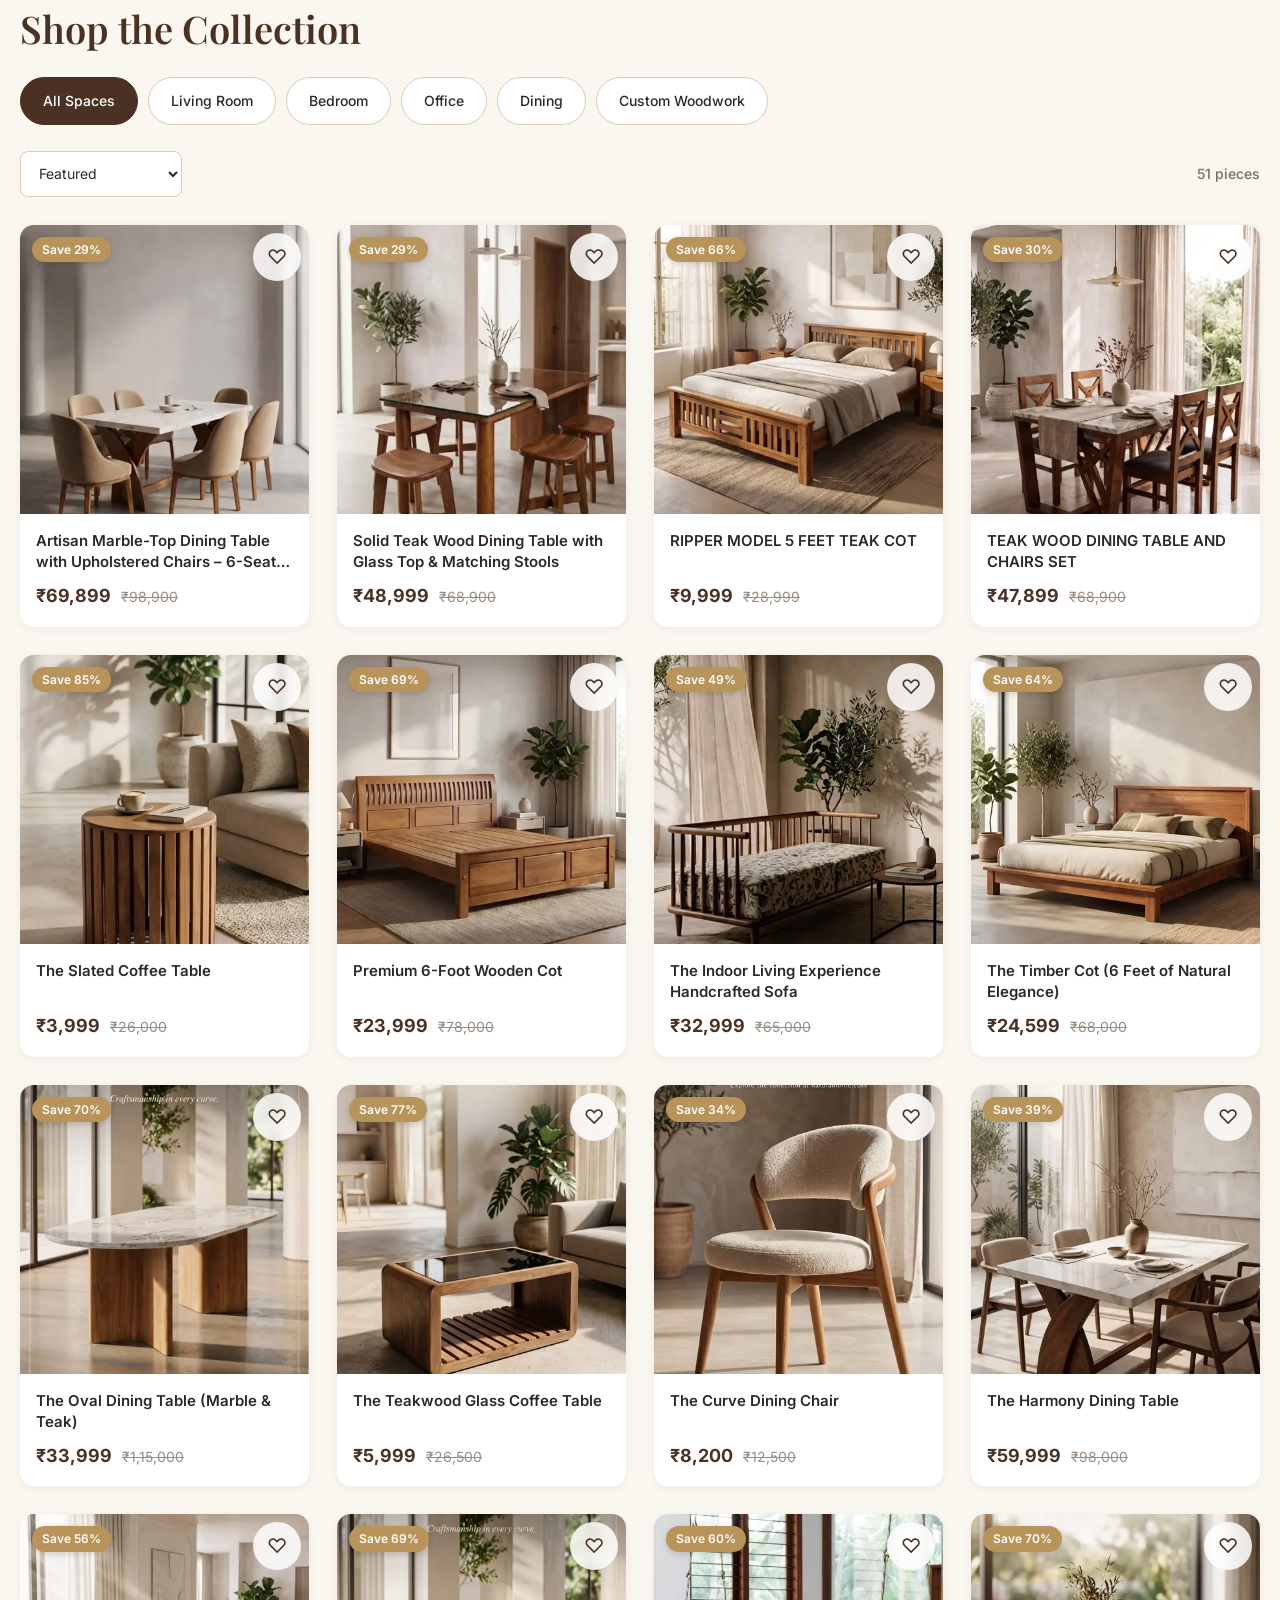
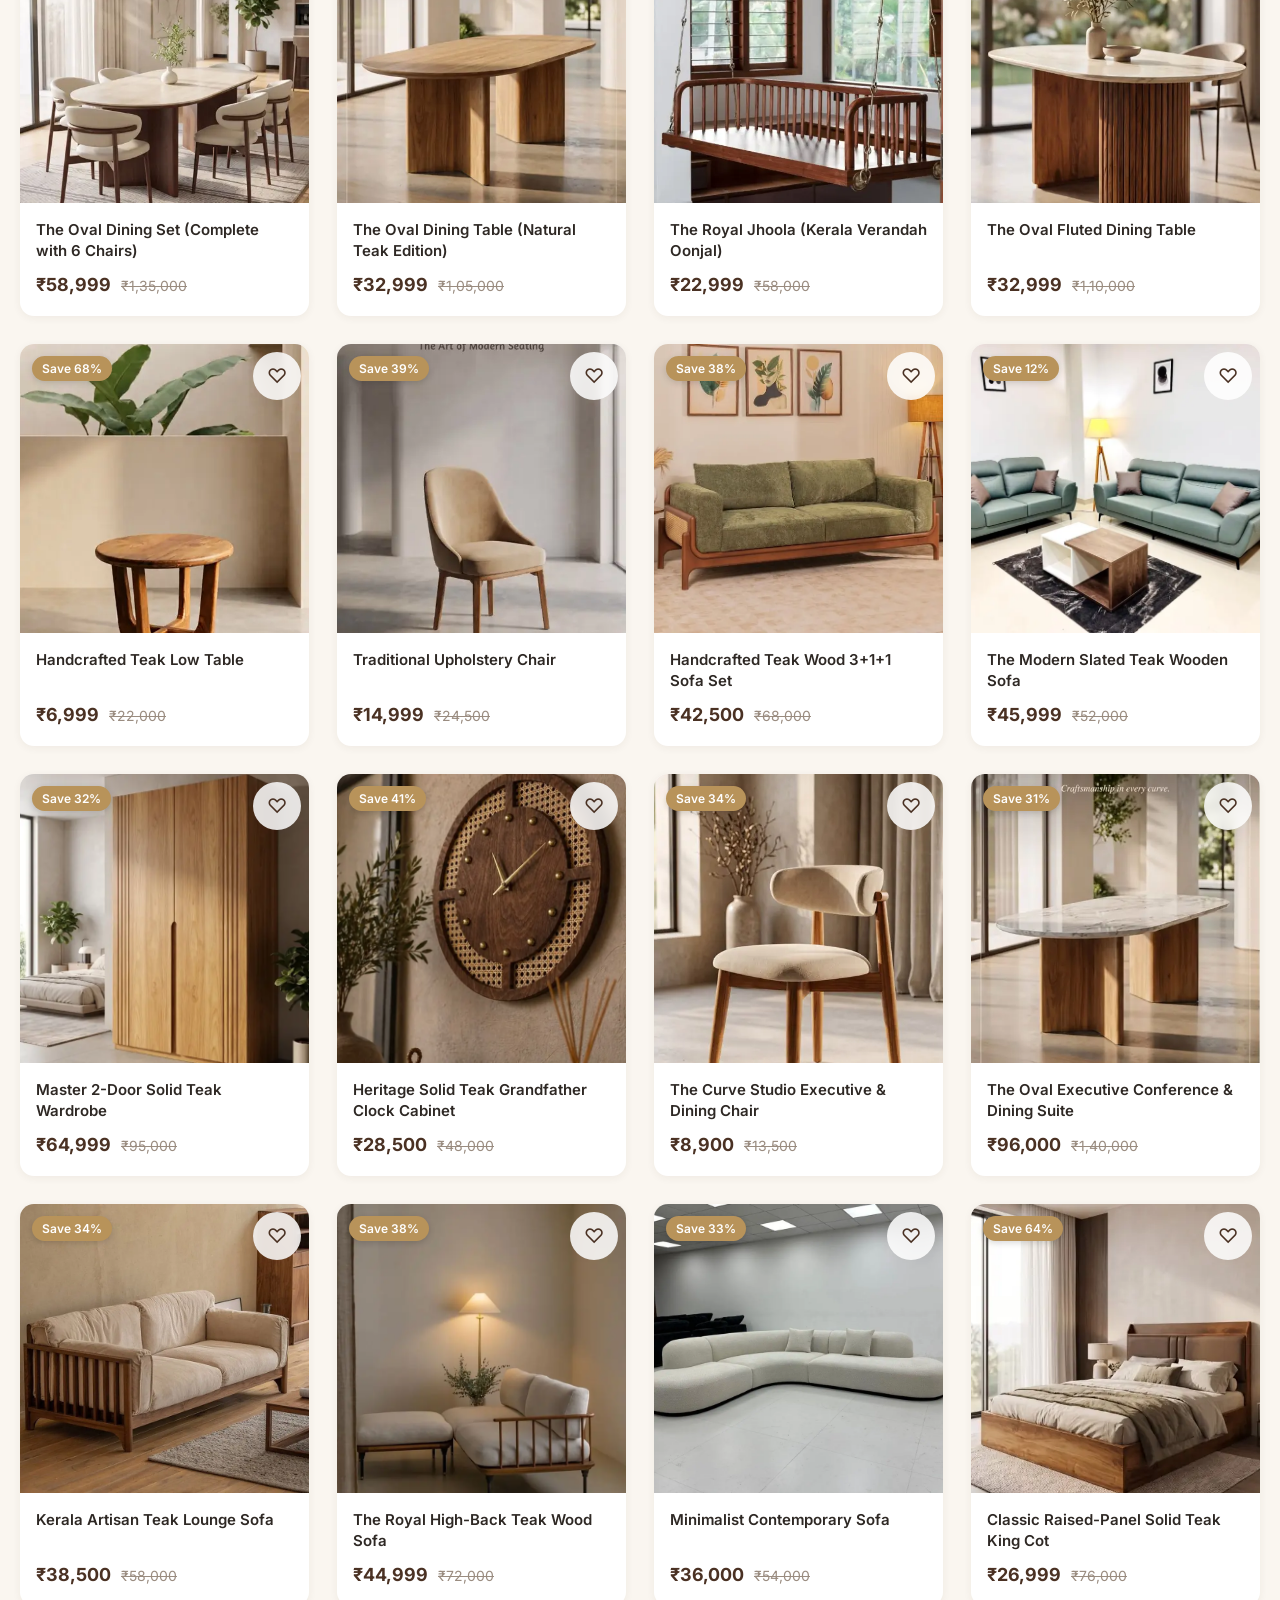
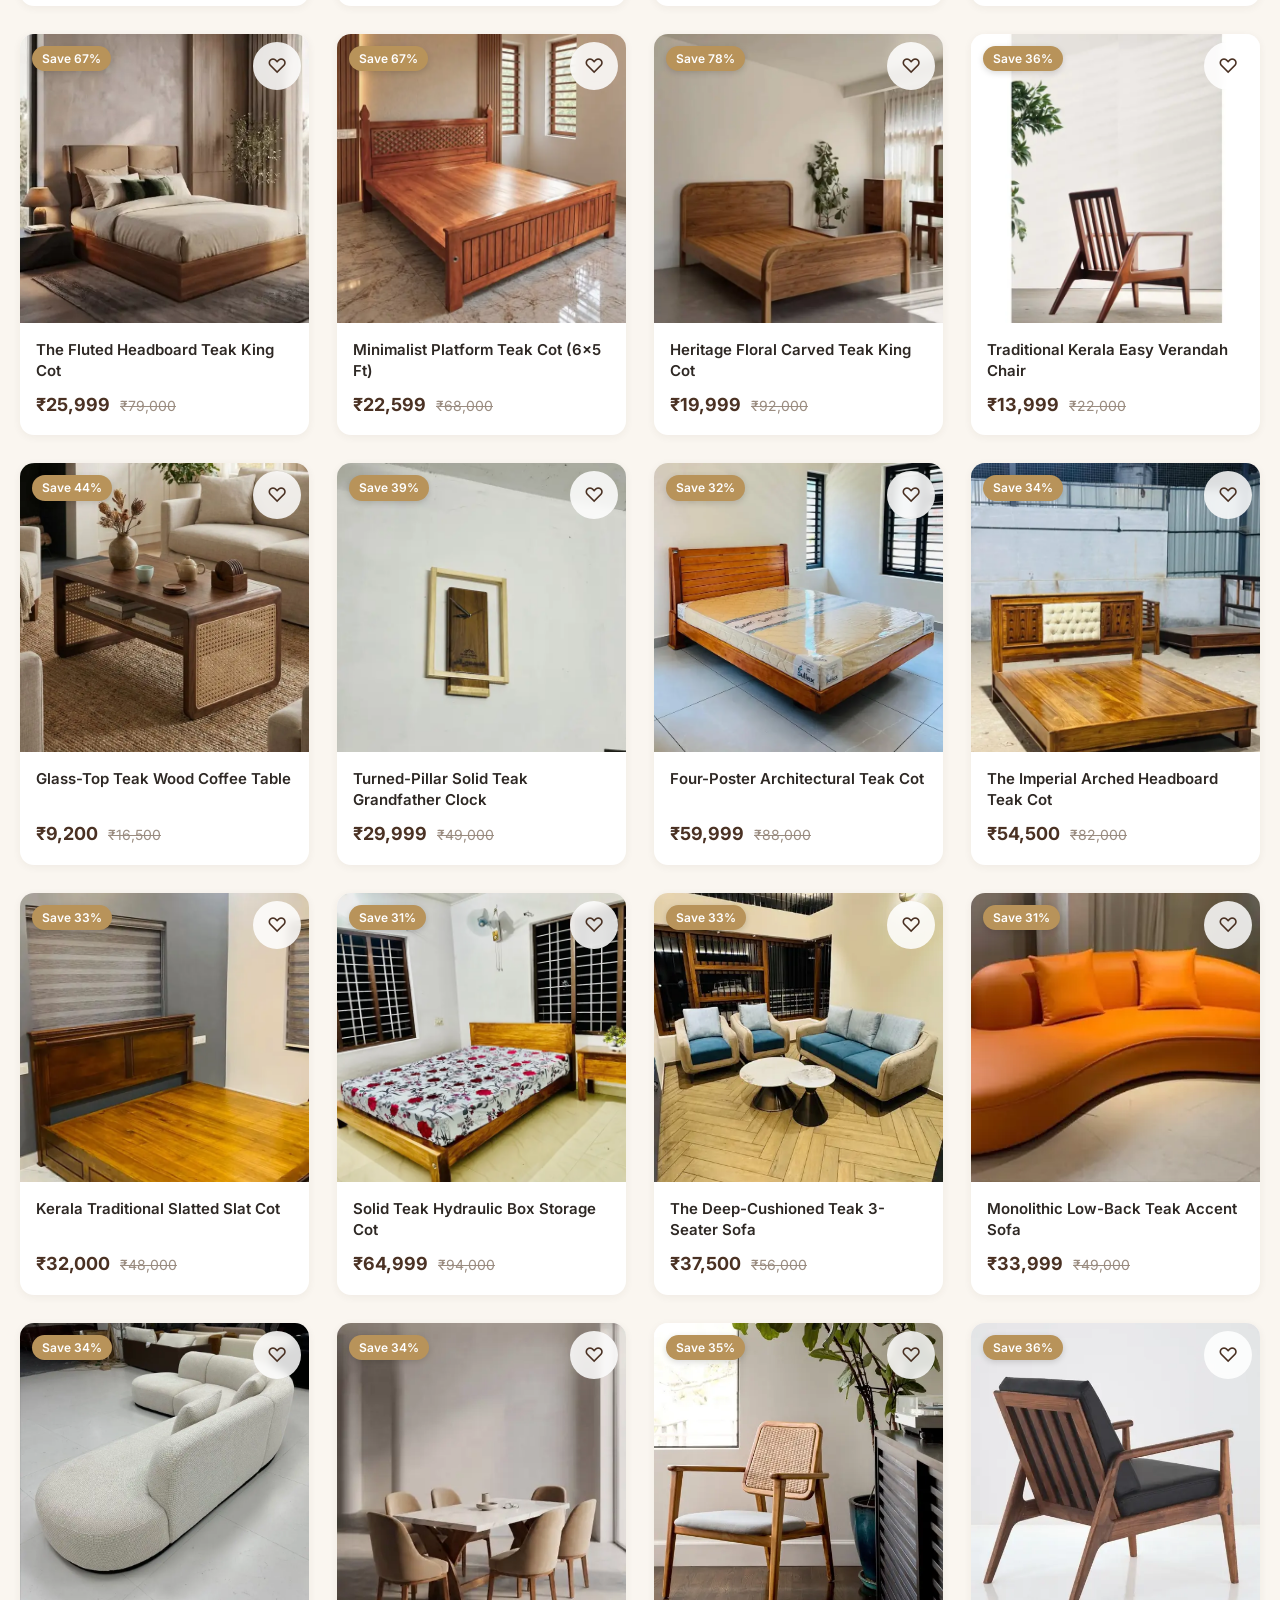
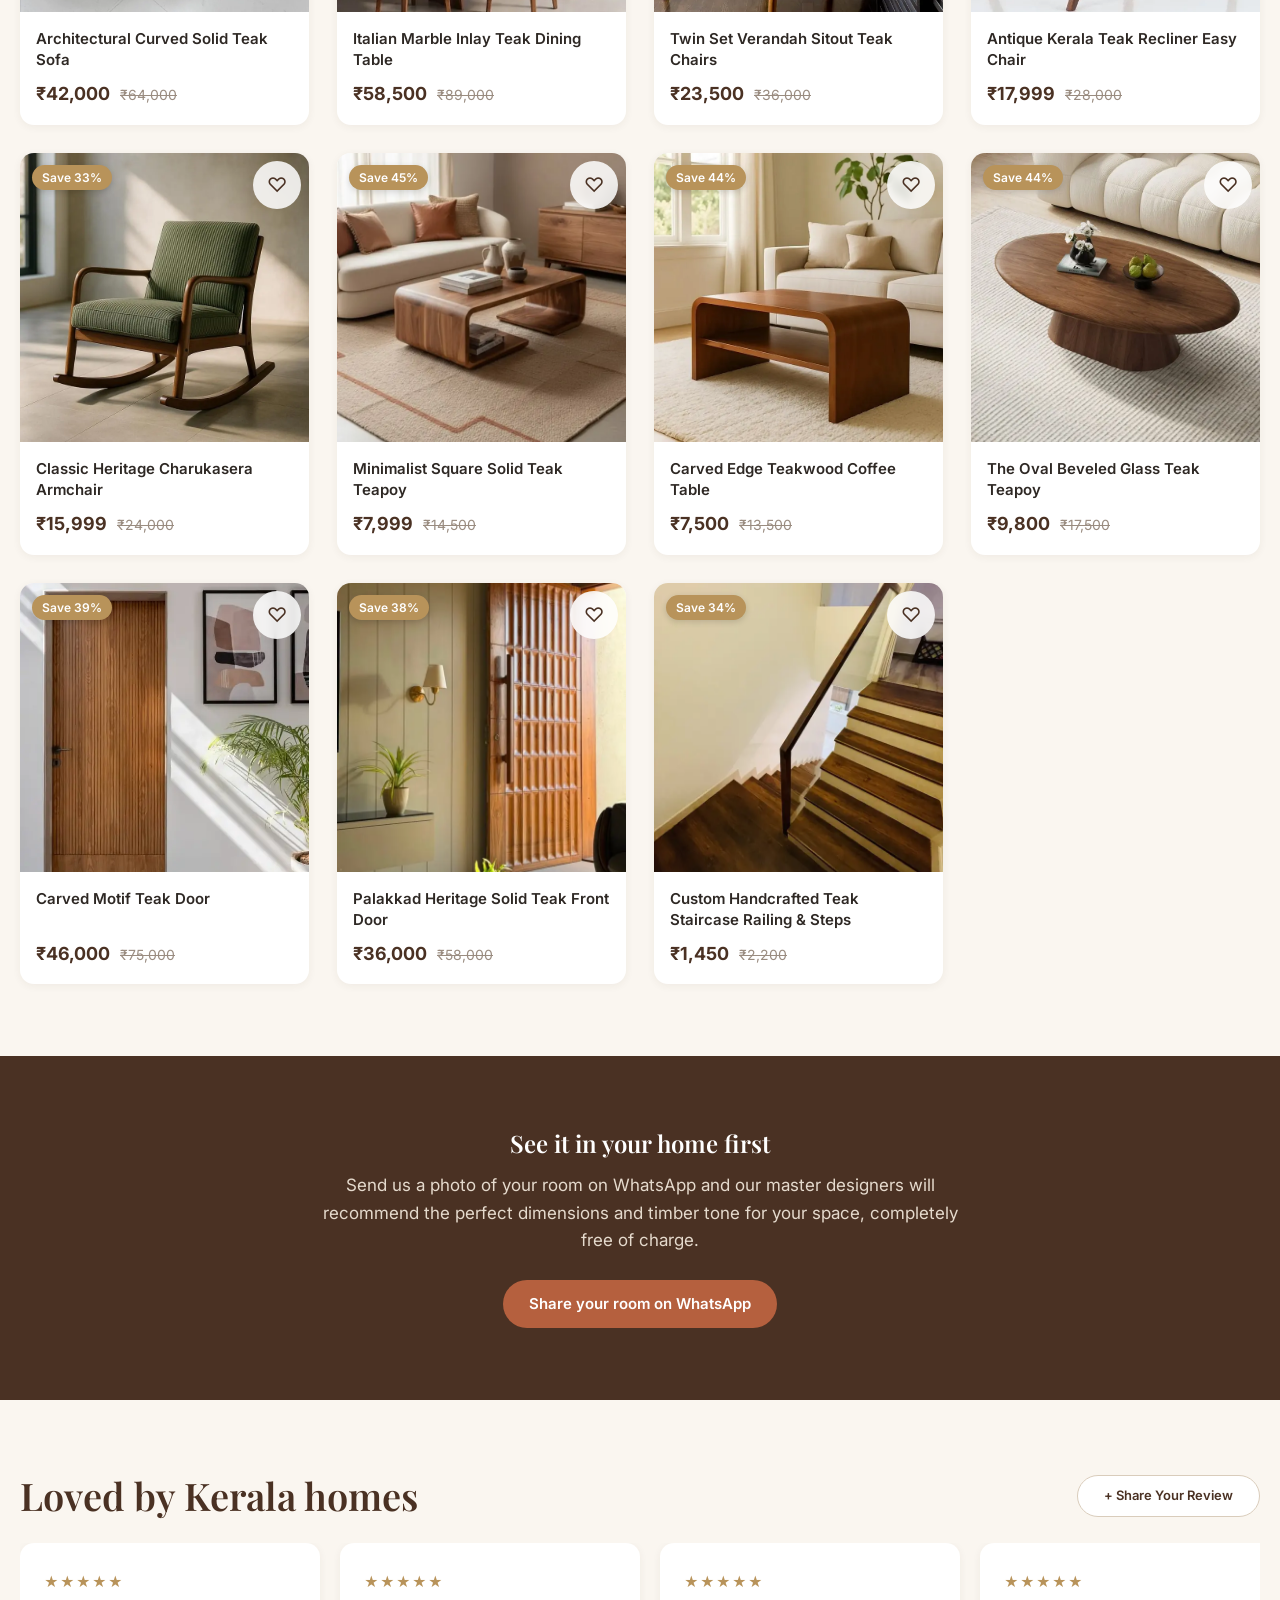
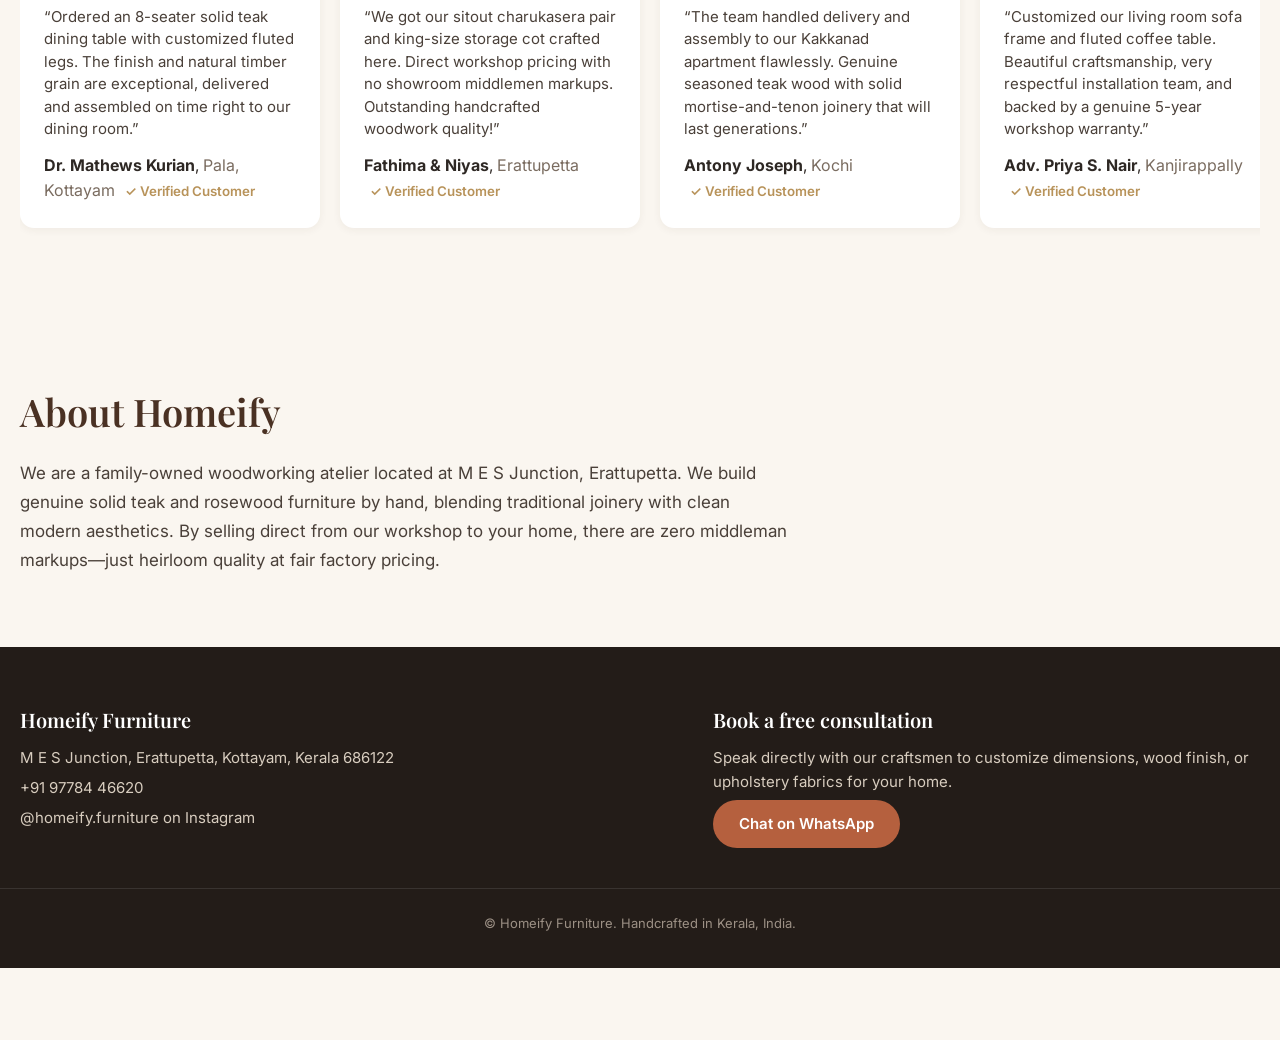
==== commit a5335e80: "Add price edit options to admin studio and place Best Sellers above collection" ====
--- a/index.html
+++ b/index.html
@@ -960,11 +960,11 @@
         <img src="assets/logo.webp" width="150" height="50" alt="Homeify Furniture Logo">
       </a>
       <nav class="links" id="links" aria-label="Primary Navigation">
+        <a href="#best">Best Sellers</a>
         <a href="#shop" data-room="living">Living</a>
         <a href="#shop" data-room="bedroom">Bedroom</a>
         <a href="#shop" data-room="office">Office</a>
         <a href="#shop" data-room="dining">Dining</a>
-        <a href="#best">Best Sellers</a>
         <a href="#about">About</a>
         <a href="#contact">Contact</a>
       </nav>
@@ -1001,6 +1001,12 @@
       <div><span>💳</span><b>Easy EMI Options</b></div>
     </section>
 
+    <!-- Best Sellers Section -->
+    <section class="wrap sec" id="best">
+      <h2>Best Sellers</h2>
+      <div class="rail" id="rail"></div>
+    </section>
+
     <!-- Collection & Filters Section -->
     <section class="wrap sec" id="shop">
       <h2>Shop the Collection</h2>
@@ -1015,12 +1021,6 @@
         <span id="count"></span>
       </div>
       <div class="grid" id="grid"></div>
-    </section>
-
-    <!-- Best Sellers Section -->
-    <section class="wrap sec" id="best">
-      <h2>Best Sellers</h2>
-      <div class="rail" id="rail"></div>
     </section>
 
     <!-- In-Room Visualization CTA -->
--- a/styles.css
+++ b/styles.css
@@ -864,8 +864,8 @@
   }
 
   .act .btn {
-    font-size: 12px;
-    min-height: 40px;
+    font-size: 12.5px;
+    min-height: 44px;
   }
 }
 
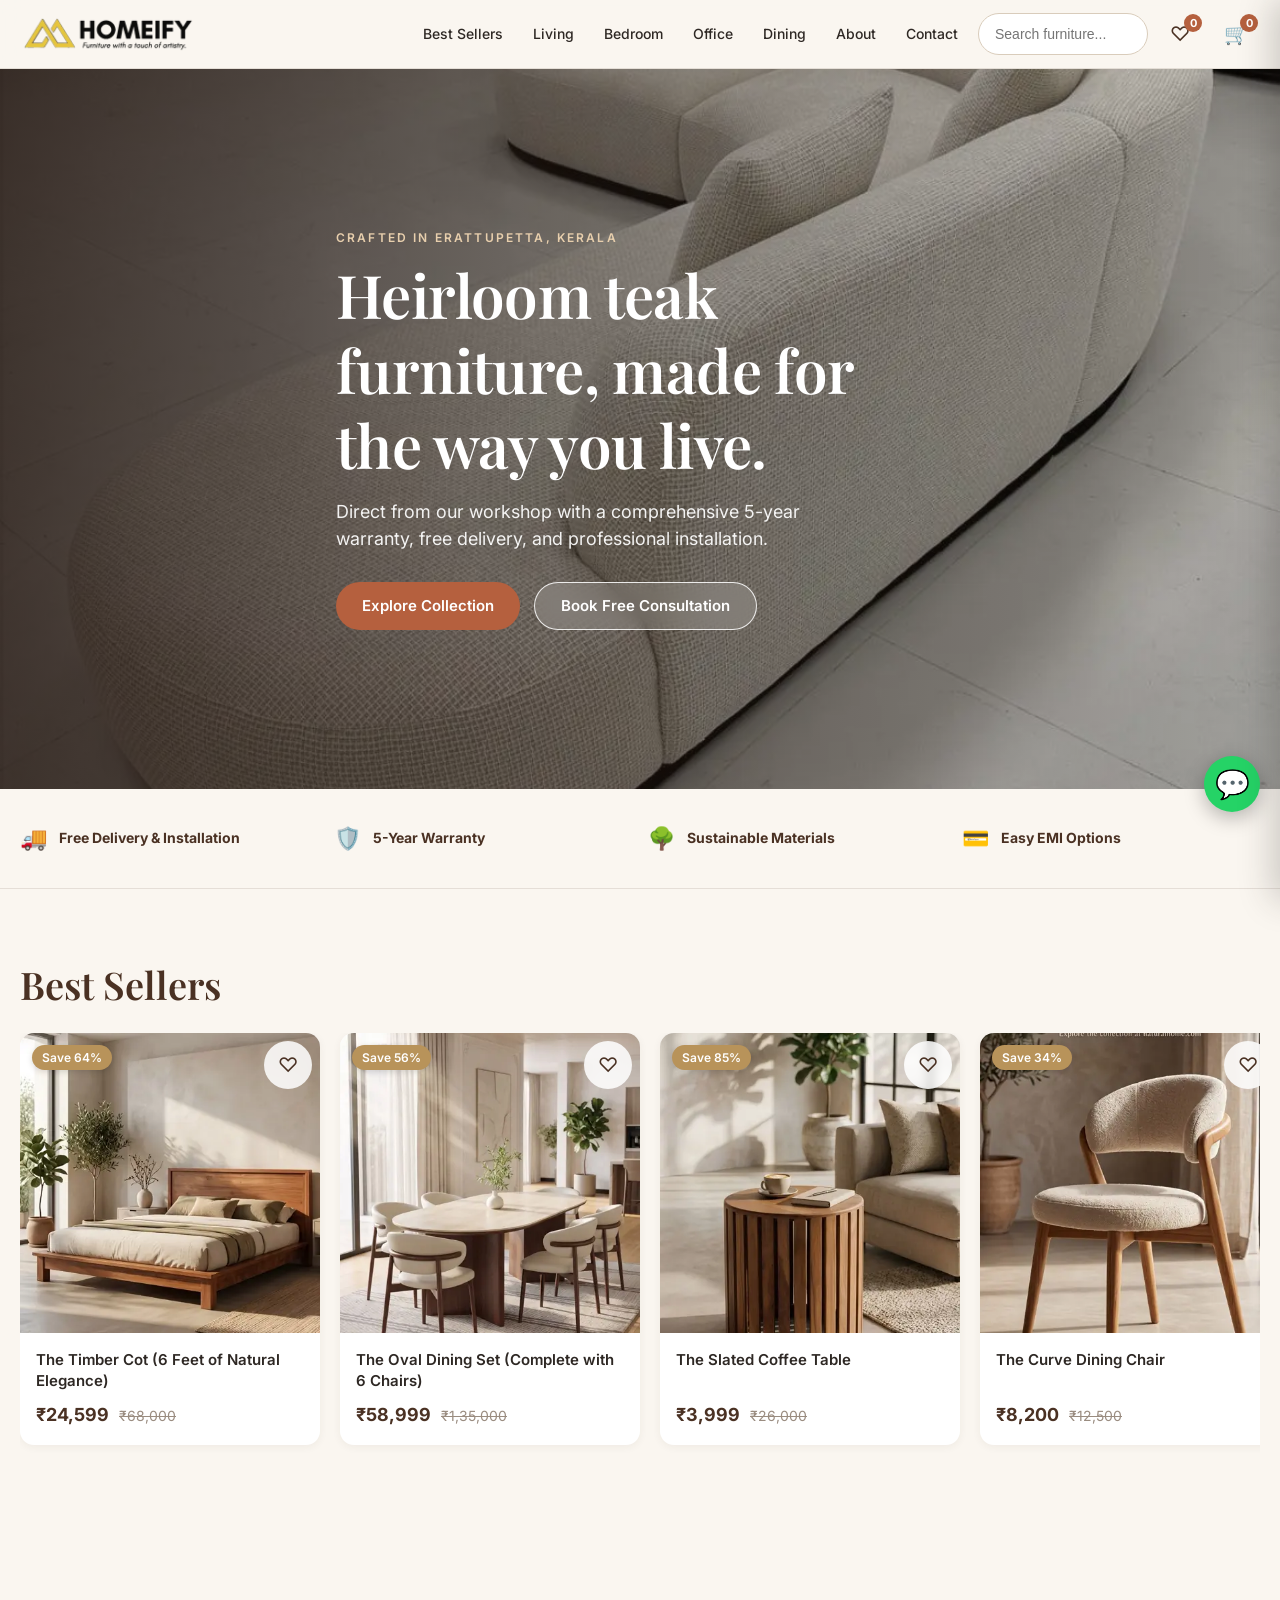
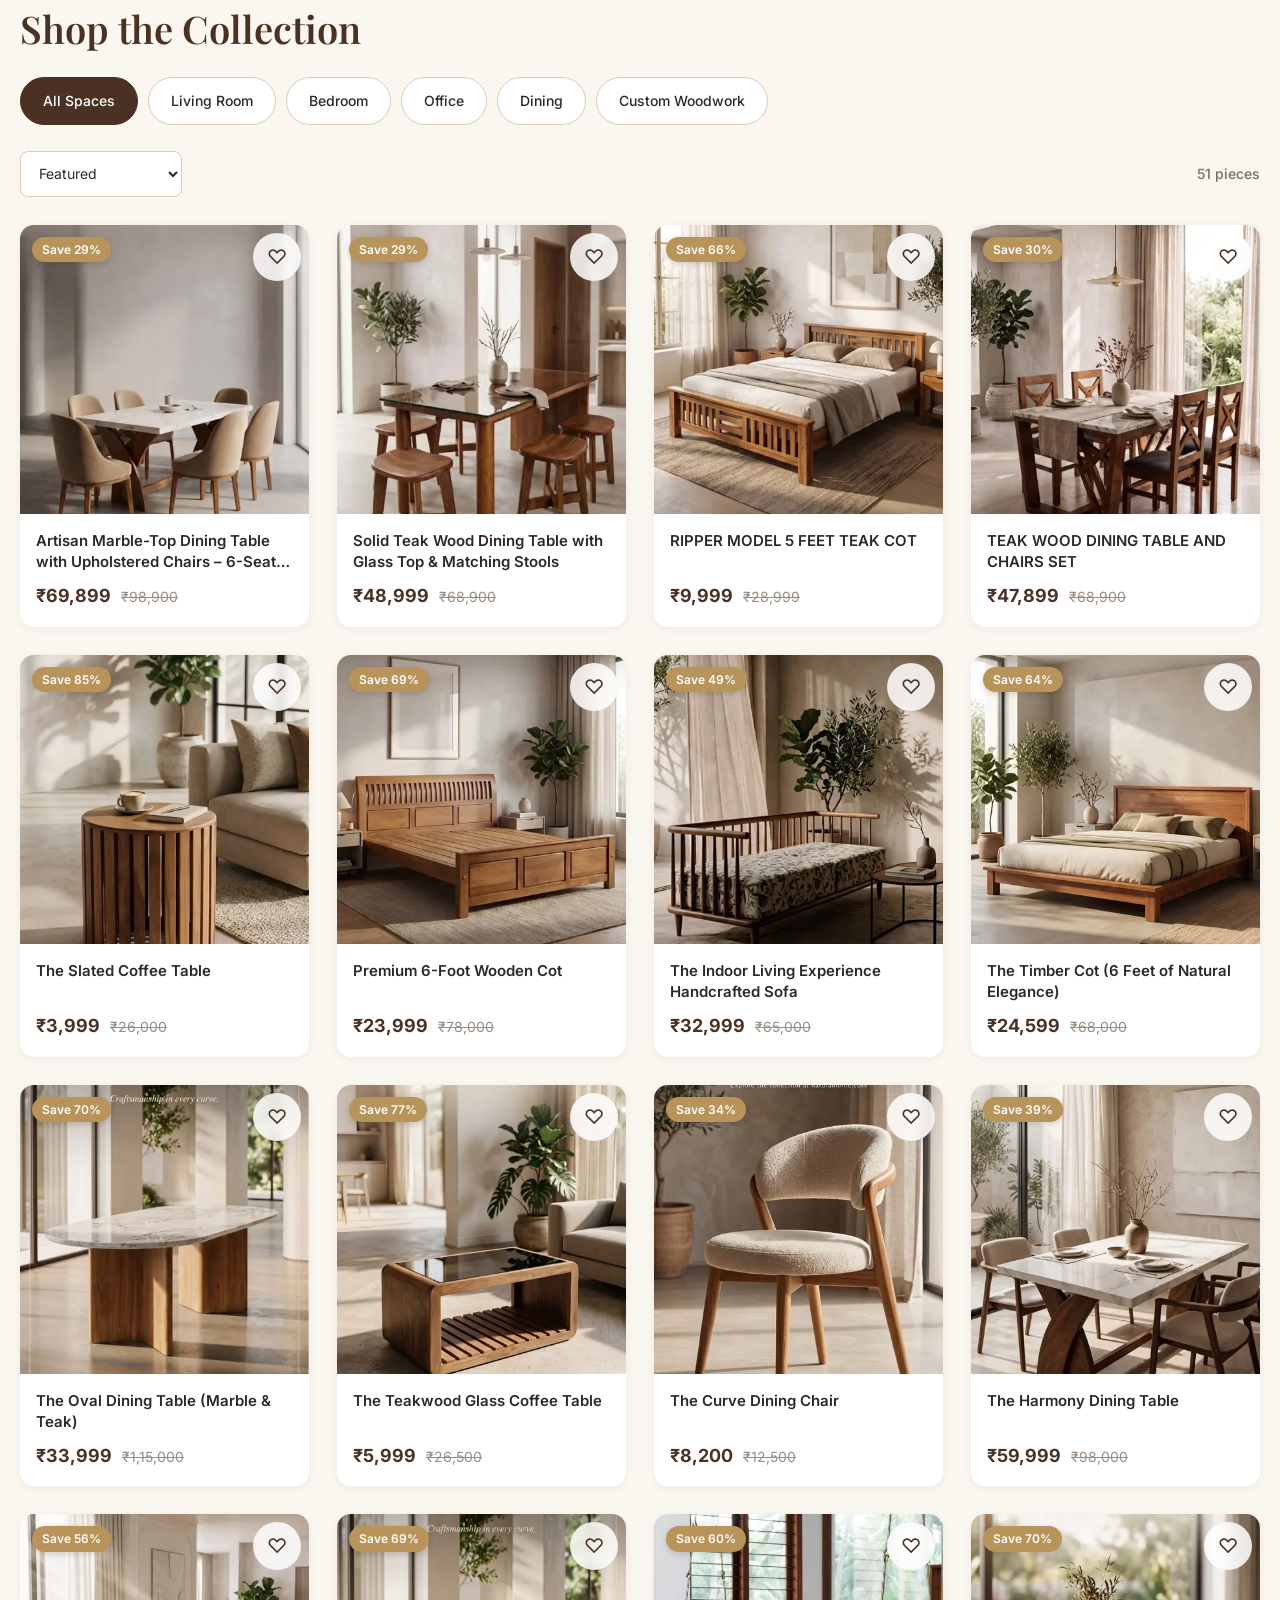
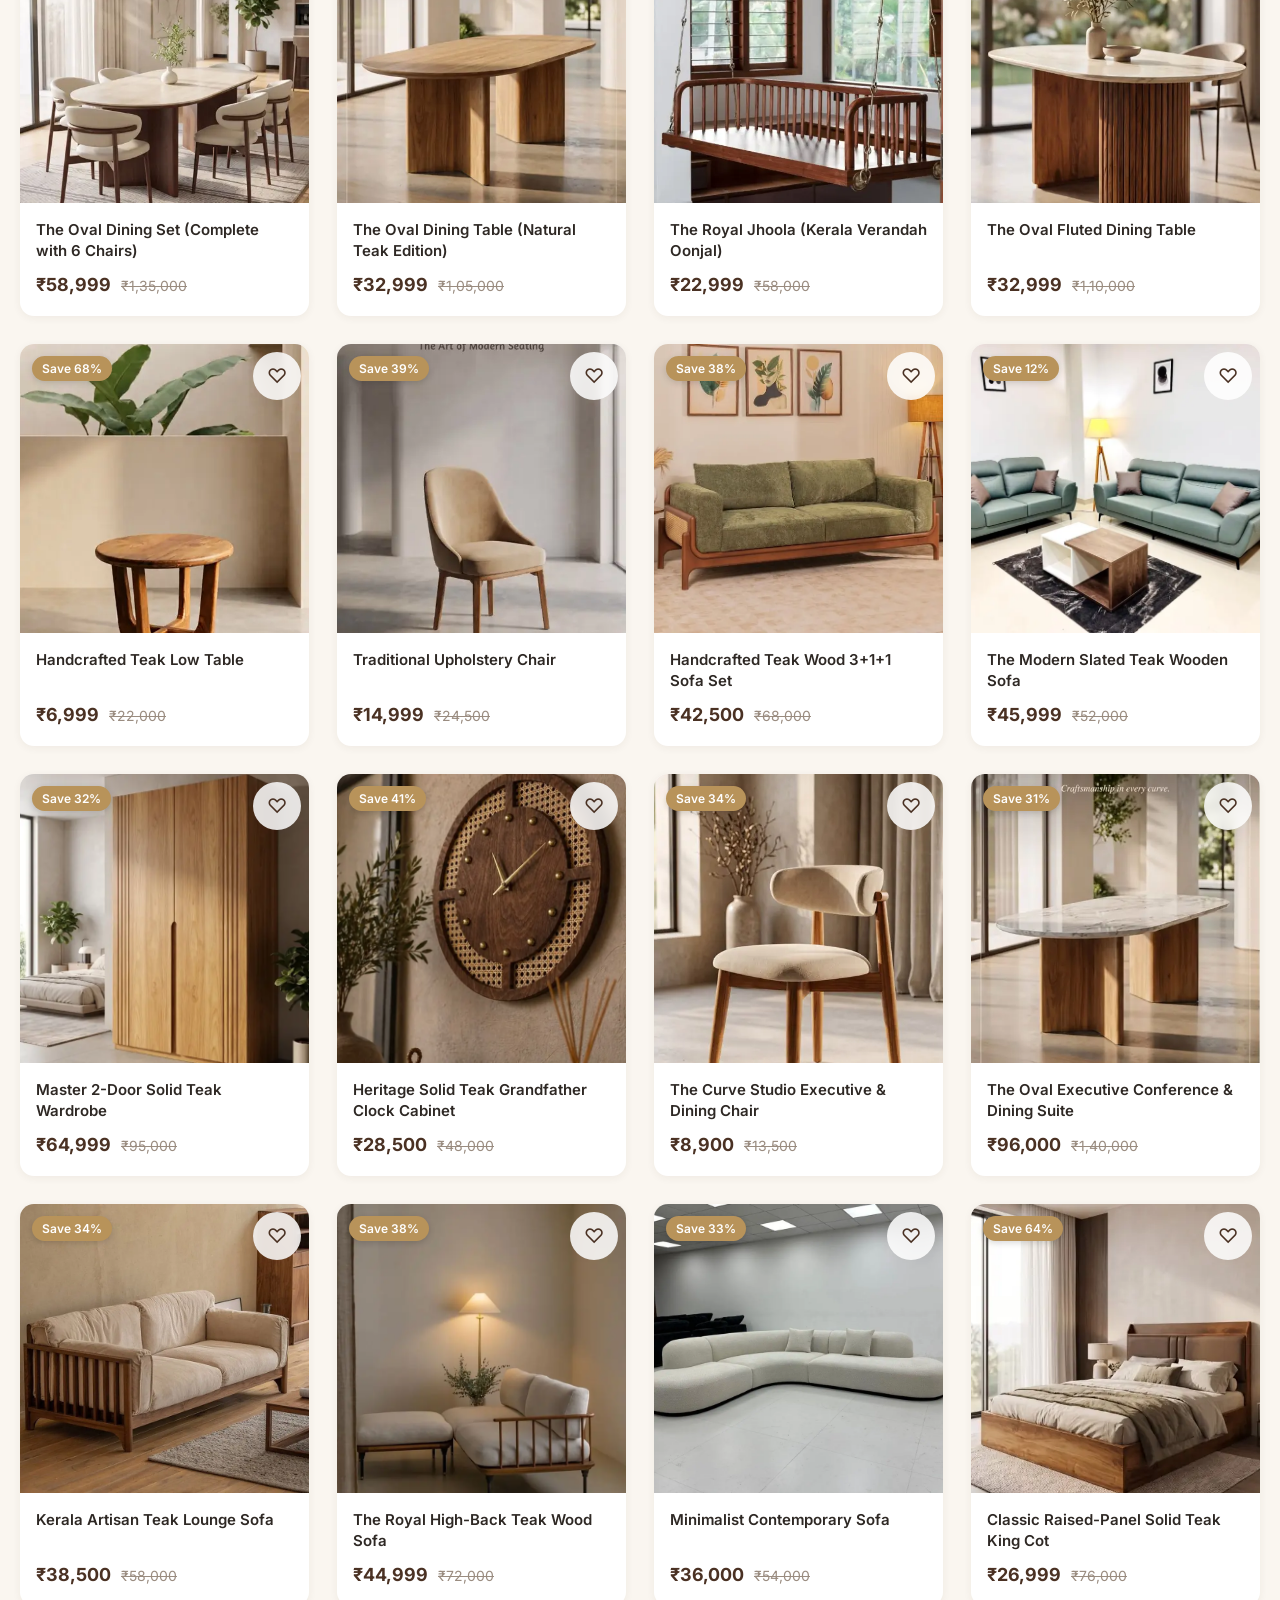
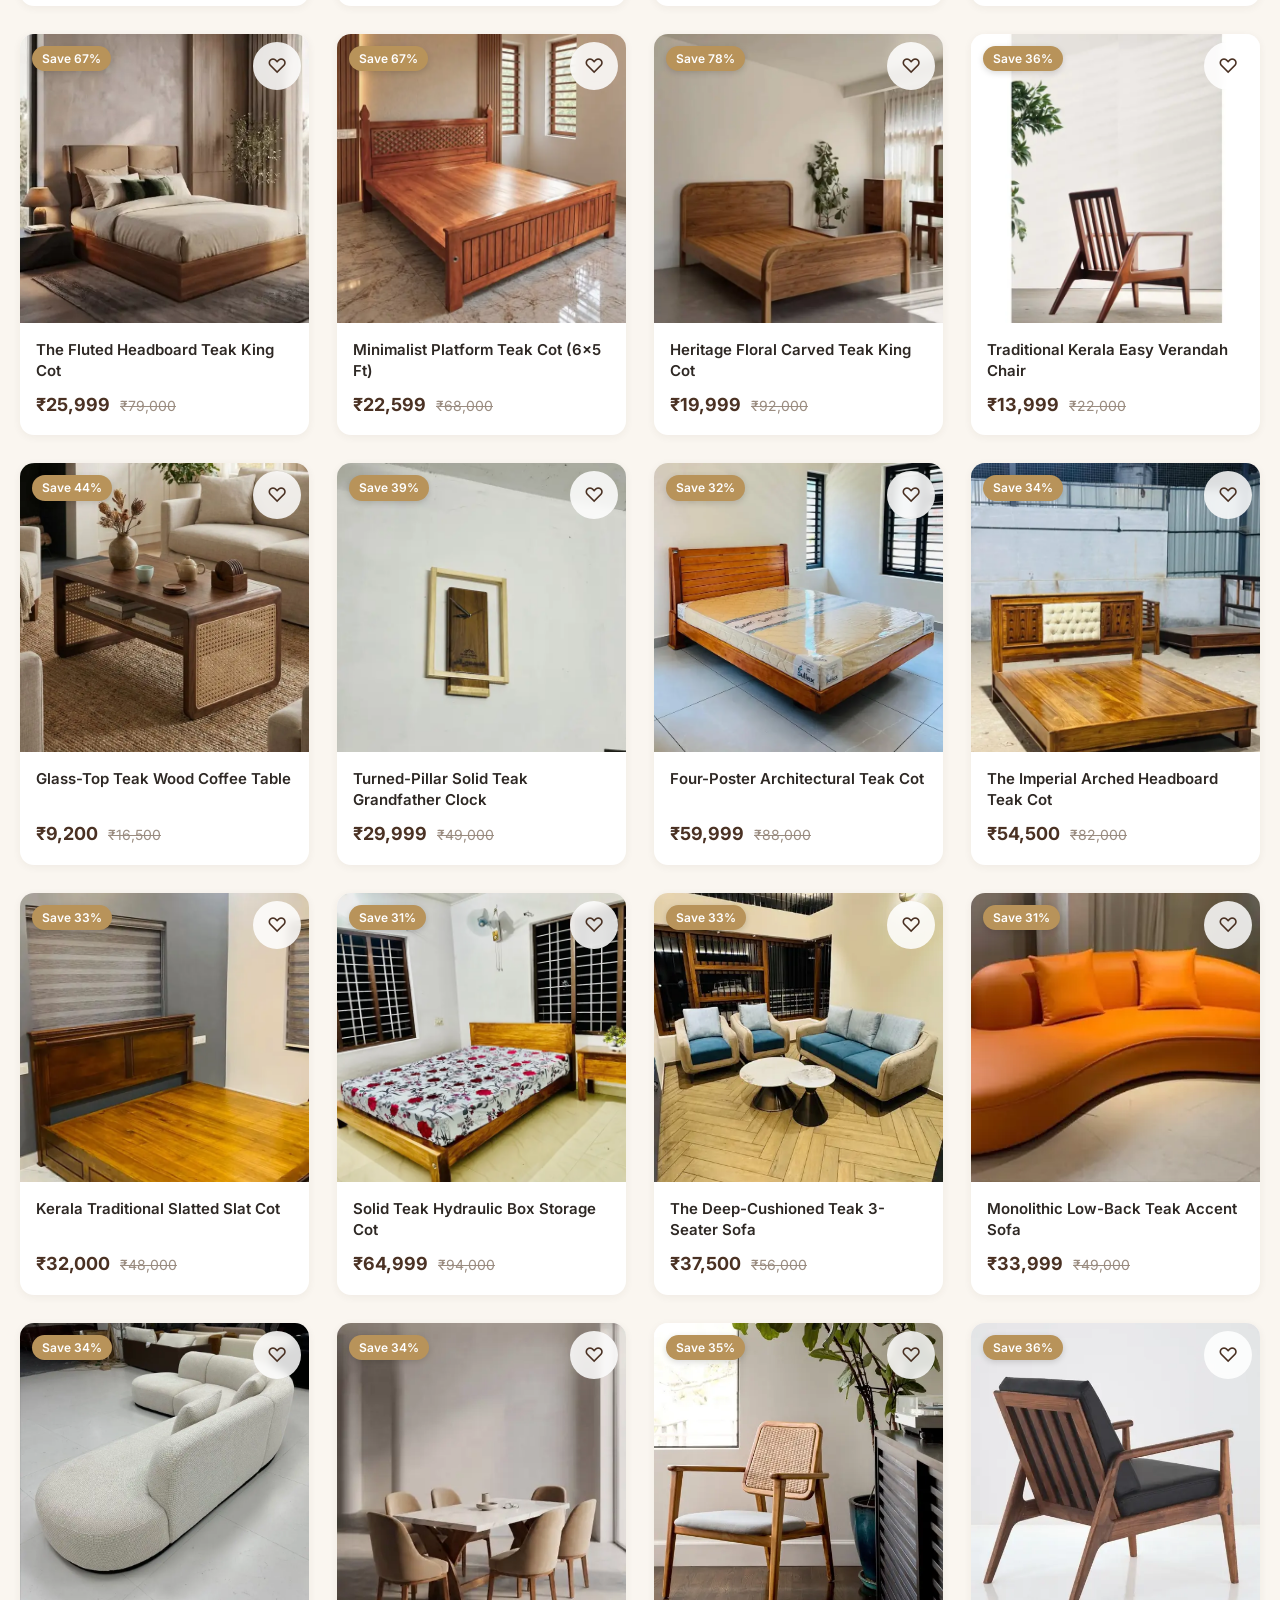
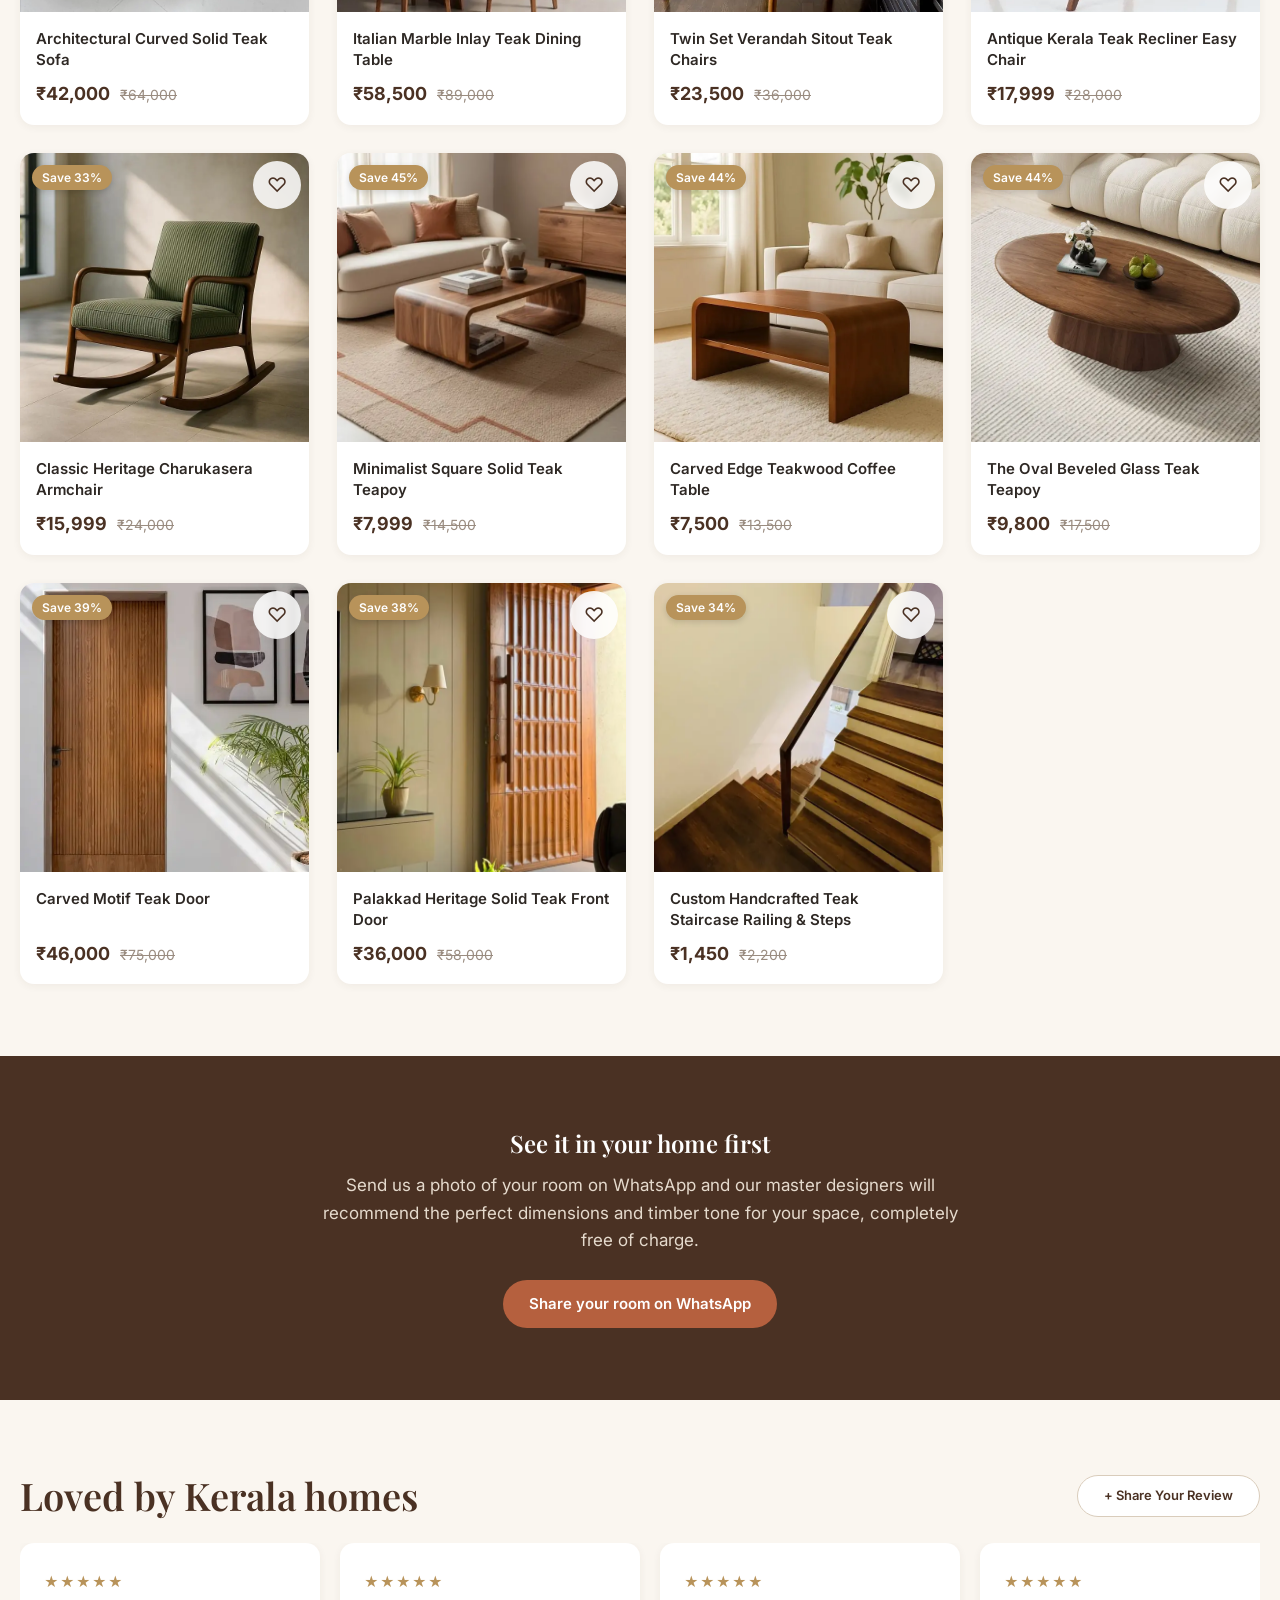
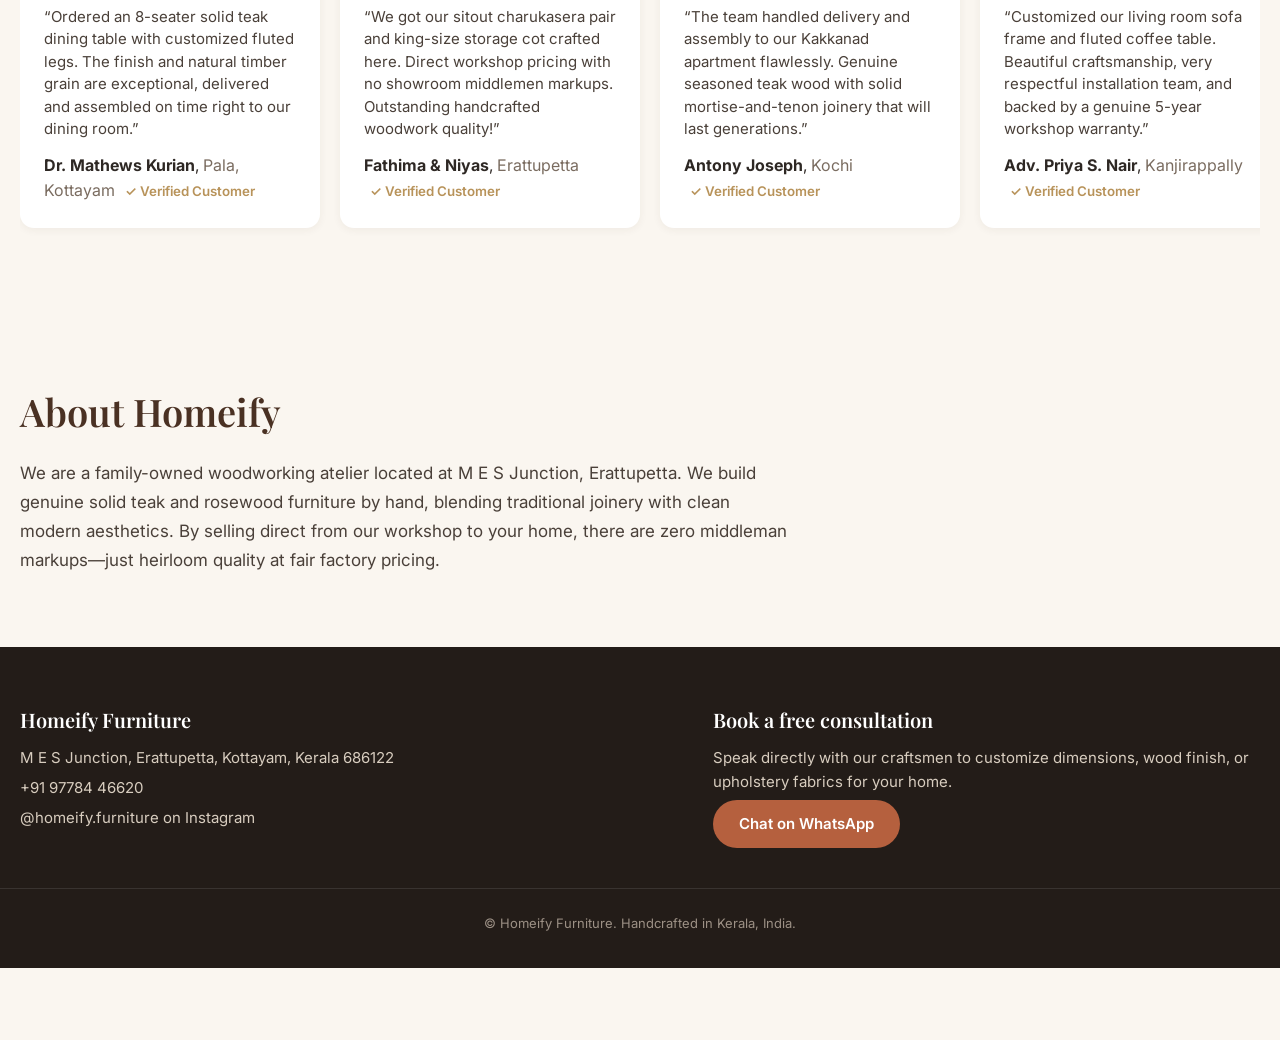
==== commit b766dda5: "Fix mobile side-open panel background, stacking order and drawer styling" ====
--- a/index.html
+++ b/index.html
@@ -78,7 +78,7 @@
       "position": 1,
       "item": {
         "@type": "Product",
-        "name": "Artisan Marble-Top Dining Table with Upholstered Chairs \u2013 6-Seater Modern Dining Set",
+        "name": "Artisan Marble-Top Dining Table with Upholstered Chairs – 6-Seater Modern Dining Set",
         "image": "https://homeifyfurniture.in/assets/p/custom-1793452473223.webp",
         "description": "Redefine your dining area with the exquisite craftsmanship and contemporary elegance of Homeify's \"Crafted for Conversations\" Dining Set. Designed to serve as the sculptural centerpiece of any modern interior, this 6-sea",
         "offers": {
@@ -250,7 +250,7 @@
         "@type": "Product",
         "name": "The Curve Dining Chair",
         "image": "https://homeifyfurniture.in/assets/p/dining-curve-chair.webp",
-        "description": "A perfect blend of organic wood and plush comfort. Sculptured curved wraparound backrest carved from solid teak wood cradles the upper back, paired with a deep circular boucl\u00e9 seat.",
+        "description": "A perfect blend of organic wood and plush comfort. Sculptured curved wraparound backrest carved from solid teak wood cradles the upper back, paired with a deep circular bouclé seat.",
         "offers": {
           "@type": "Offer",
           "priceCurrency": "INR",
@@ -571,7 +571,7 @@
       "position": 30,
       "item": {
         "@type": "Product",
-        "name": "Minimalist Platform Teak Cot (6\u00d75 Ft)",
+        "name": "Minimalist Platform Teak Cot (6×5 Ft)",
         "image": "https://homeifyfurniture.in/assets/p/bed-minimalist-teak-cot.webp",
         "description": "Low-profile modern platform bed with solid teak framing, smooth rounded corner safety posts, and breathable slatted base.",
         "offers": {
@@ -960,6 +960,10 @@
         <img src="assets/logo.webp" width="150" height="50" alt="Homeify Furniture Logo">
       </a>
       <nav class="links" id="links" aria-label="Primary Navigation">
+        <div class="links-head">
+          <img src="assets/logo.webp" width="110" height="36" alt="Homeify Furniture Logo">
+          <button class="ic" id="lclose" aria-label="Close Navigation Menu">✕</button>
+        </div>
         <a href="#best">Best Sellers</a>
         <a href="#shop" data-room="living">Living</a>
         <a href="#shop" data-room="bedroom">Bedroom</a>
@@ -967,6 +971,10 @@
         <a href="#shop" data-room="dining">Dining</a>
         <a href="#about">About</a>
         <a href="#contact">Contact</a>
+        <div class="links-foot">
+          <a class="links-phone" href="tel:+919778446620">📞 +91 97784 46620</a>
+          <a class="btn btn-sm" href="https://wa.me/919778446620?text=Hi%20Homeify%2C%20I%20have%20an%20enquiry" target="_blank" rel="noopener">Chat on WhatsApp</a>
+        </div>
       </nav>
       <div class="tools">
         <input id="q" type="search" placeholder="Search furniture..." aria-label="Search furniture">
--- a/styles.css
+++ b/styles.css
@@ -171,6 +171,16 @@
   color: var(--terra);
 }
 
+.links-head,
+.links-foot {
+  display: none;
+}
+
+body.no-scroll {
+  overflow: hidden;
+  touch-action: none;
+}
+
 .tools {
   display: flex;
   align-items: center;
@@ -659,11 +669,13 @@
 .scrim {
   position: fixed;
   inset: 0;
-  background: rgba(0, 0, 0, 0.45);
+  background: rgba(46, 40, 36, 0.55);
+  backdrop-filter: blur(4px);
+  -webkit-backdrop-filter: blur(4px);
   opacity: 0;
   pointer-events: none;
   transition: opacity 0.3s ease;
-  z-index: 60;
+  z-index: 80;
 }
 
 .scrim.on {
@@ -675,21 +687,23 @@
   position: fixed;
   top: 0;
   right: 0;
-  height: 100%;
+  height: 100vh;
+  height: 100dvh;
   width: min(420px, 92vw);
-  background: var(--cream);
-  z-index: 70;
-  padding: 24px 20px;
+  background: #ffffff;
+  z-index: 100;
+  padding: 24px 20px calc(24px + env(safe-area-inset-bottom));
   transform: translateX(100%);
-  transition: transform 0.35s ease;
+  transition: transform 0.35s cubic-bezier(0.16, 1, 0.3, 1);
   overflow-y: auto;
-  box-shadow: -4px 0 24px rgba(0, 0, 0, 0.15);
+  overscroll-behavior: contain;
+  box-shadow: -8px 0 32px rgba(46, 40, 36, 0.22);
   display: flex;
   flex-direction: column;
 }
 
 .drawer.on {
-  transform: none;
+  transform: translateX(0);
 }
 
 .drawer-header {
@@ -731,22 +745,48 @@
     display: inline-flex;
   }
 
+  .nav.menu-open,
+  .nav:has(.links.on) {
+    z-index: 95;
+  }
+
   .links {
     position: fixed;
     top: 0;
     left: 0;
-    height: 100%;
+    height: 100vh;
+    height: 100dvh;
     width: min(320px, 86vw);
-    background: var(--cream);
+    background: #ffffff;
     flex-direction: column;
-    padding: 80px 24px;
+    padding: 18px 20px calc(24px + env(safe-area-inset-bottom));
     margin: 0;
-    gap: 8px;
+    gap: 0;
     transform: translateX(-100%);
-    transition: transform 0.35s ease;
-    z-index: 70;
-    font-size: 17px;
-    box-shadow: 4px 0 24px rgba(0, 0, 0, 0.15);
+    transition: transform 0.35s cubic-bezier(0.16, 1, 0.3, 1);
+    z-index: 100;
+    font-size: 16px;
+    box-shadow: 8px 0 32px rgba(46, 40, 36, 0.22);
+    overflow-y: auto;
+    overscroll-behavior: contain;
+  }
+
+  .links.on {
+    transform: translateX(0);
+  }
+
+  .links-head {
+    display: flex;
+    align-items: center;
+    justify-content: space-between;
+    padding-bottom: 14px;
+    margin-bottom: 8px;
+    border-bottom: 1px solid var(--border);
+  }
+
+  .links-head img {
+    height: 32px;
+    width: auto;
   }
 
   .links a {
@@ -754,10 +794,35 @@
     display: flex;
     align-items: center;
     border-bottom: 1px solid var(--border-light);
-  }
-
-  .links.on {
-    transform: none;
+    color: var(--ink);
+    font-weight: 500;
+  }
+
+  .links a:hover,
+  .links a:active {
+    color: var(--terra);
+  }
+
+  .links-foot {
+    display: flex;
+    flex-direction: column;
+    gap: 10px;
+    margin-top: auto;
+    padding-top: 24px;
+  }
+
+  .links-foot a.links-phone {
+    font-size: 13.5px;
+    color: var(--walnut);
+    font-weight: 600;
+    border-bottom: 0;
+    min-height: auto;
+  }
+
+  .links-foot .btn {
+    min-height: 42px;
+    border-bottom: 0;
+    justify-content: center;
   }
 
   #q {
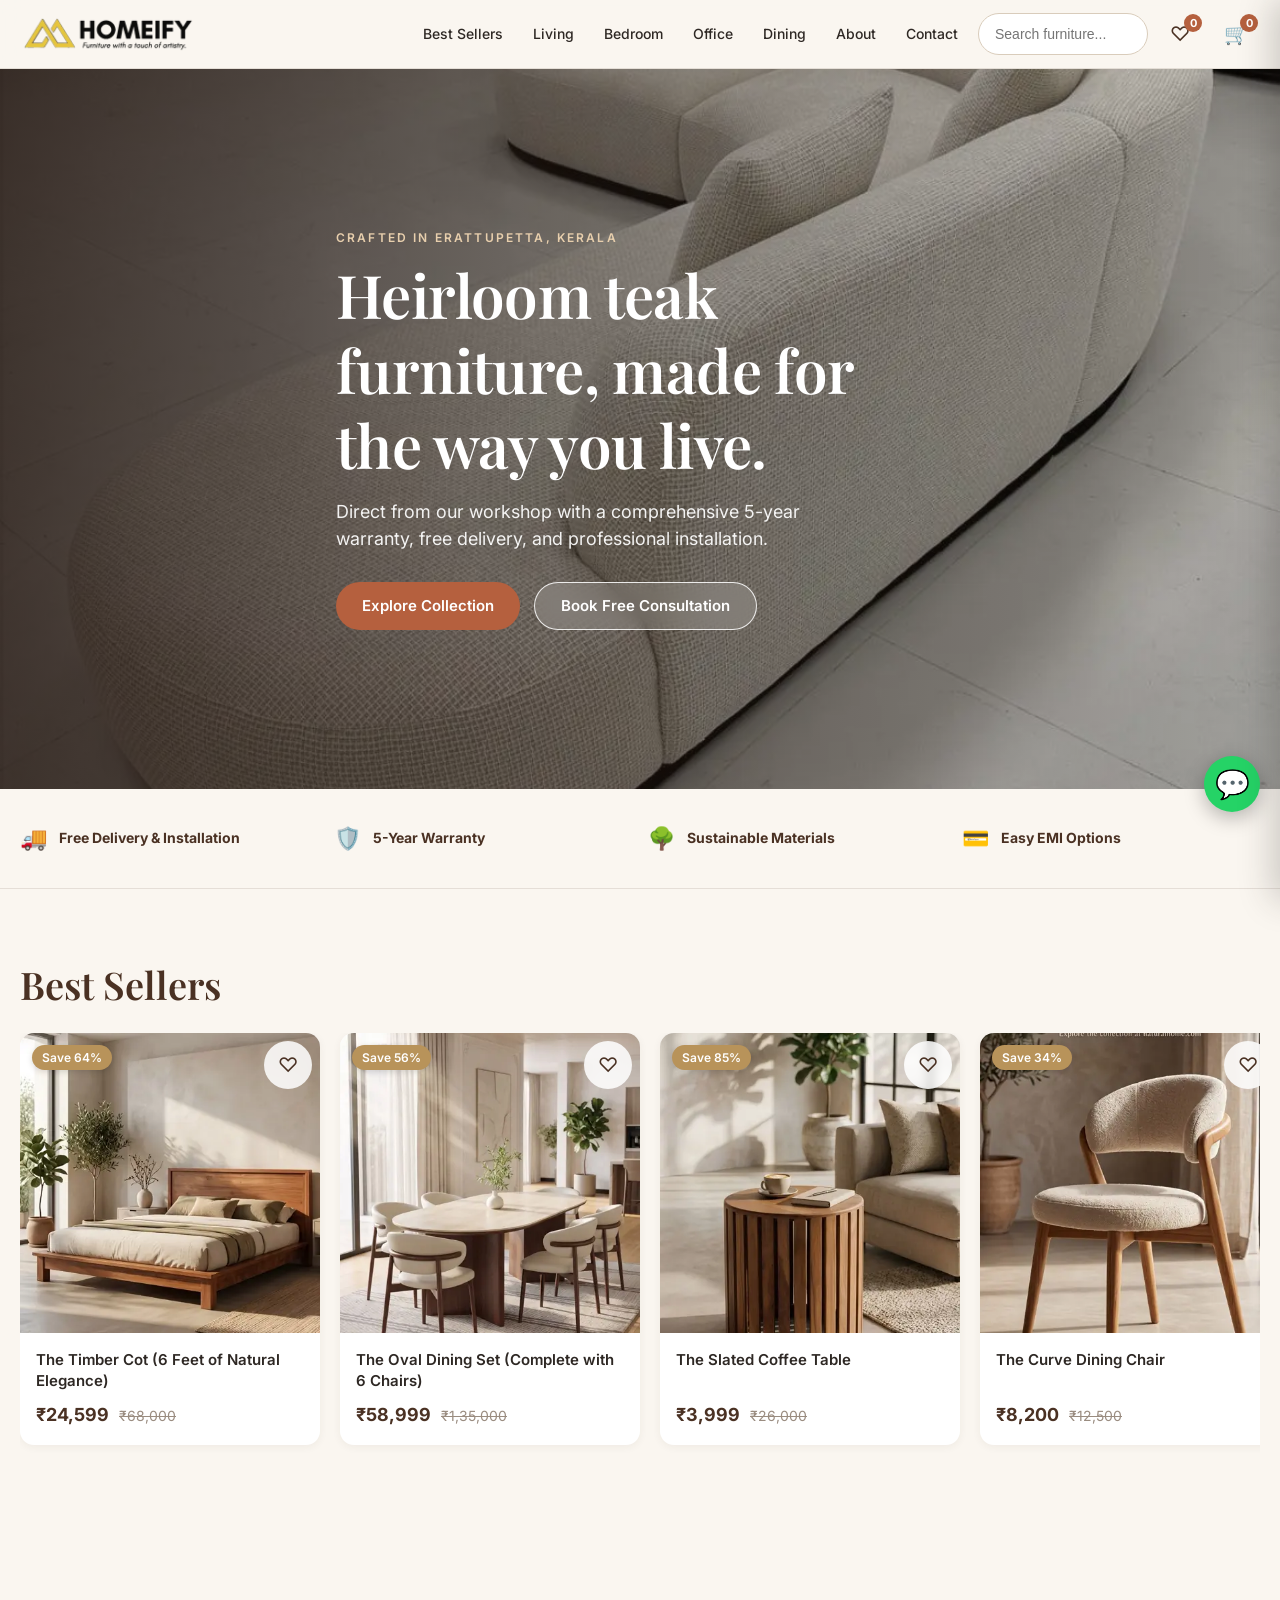
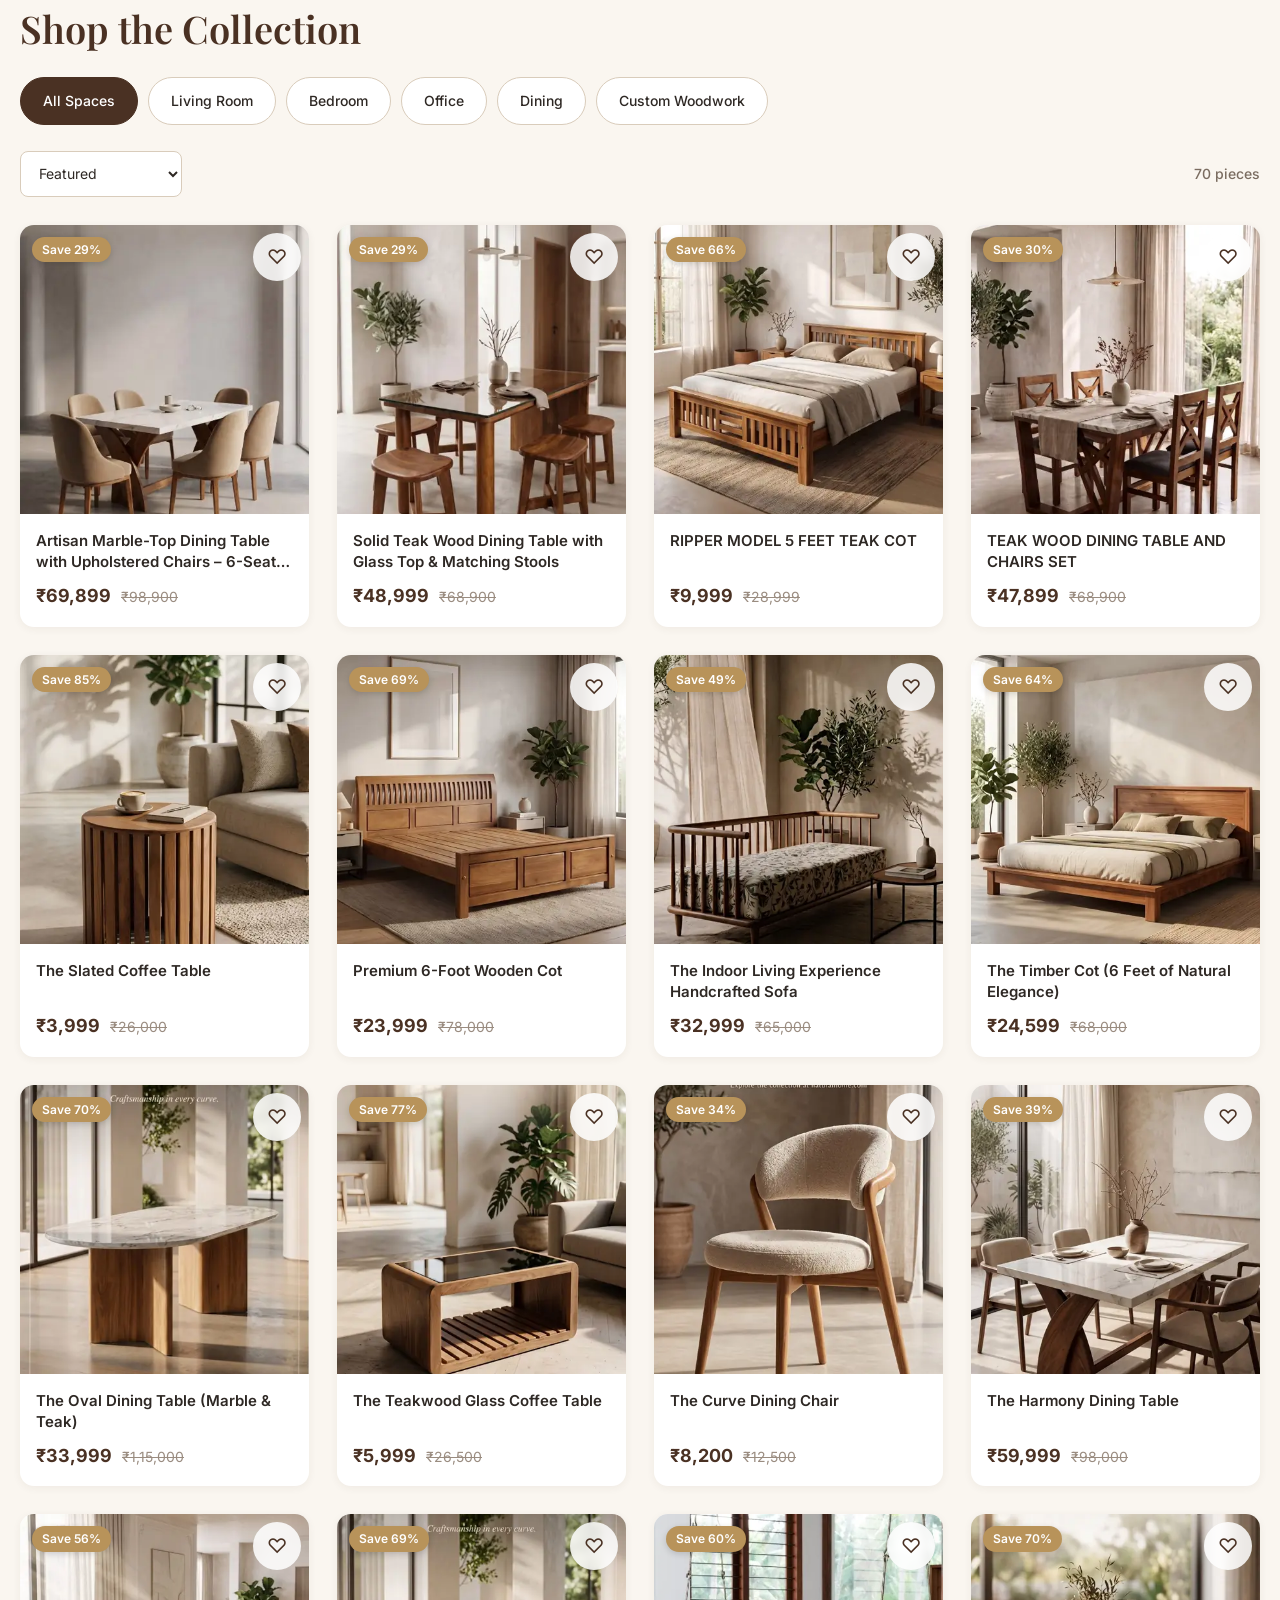
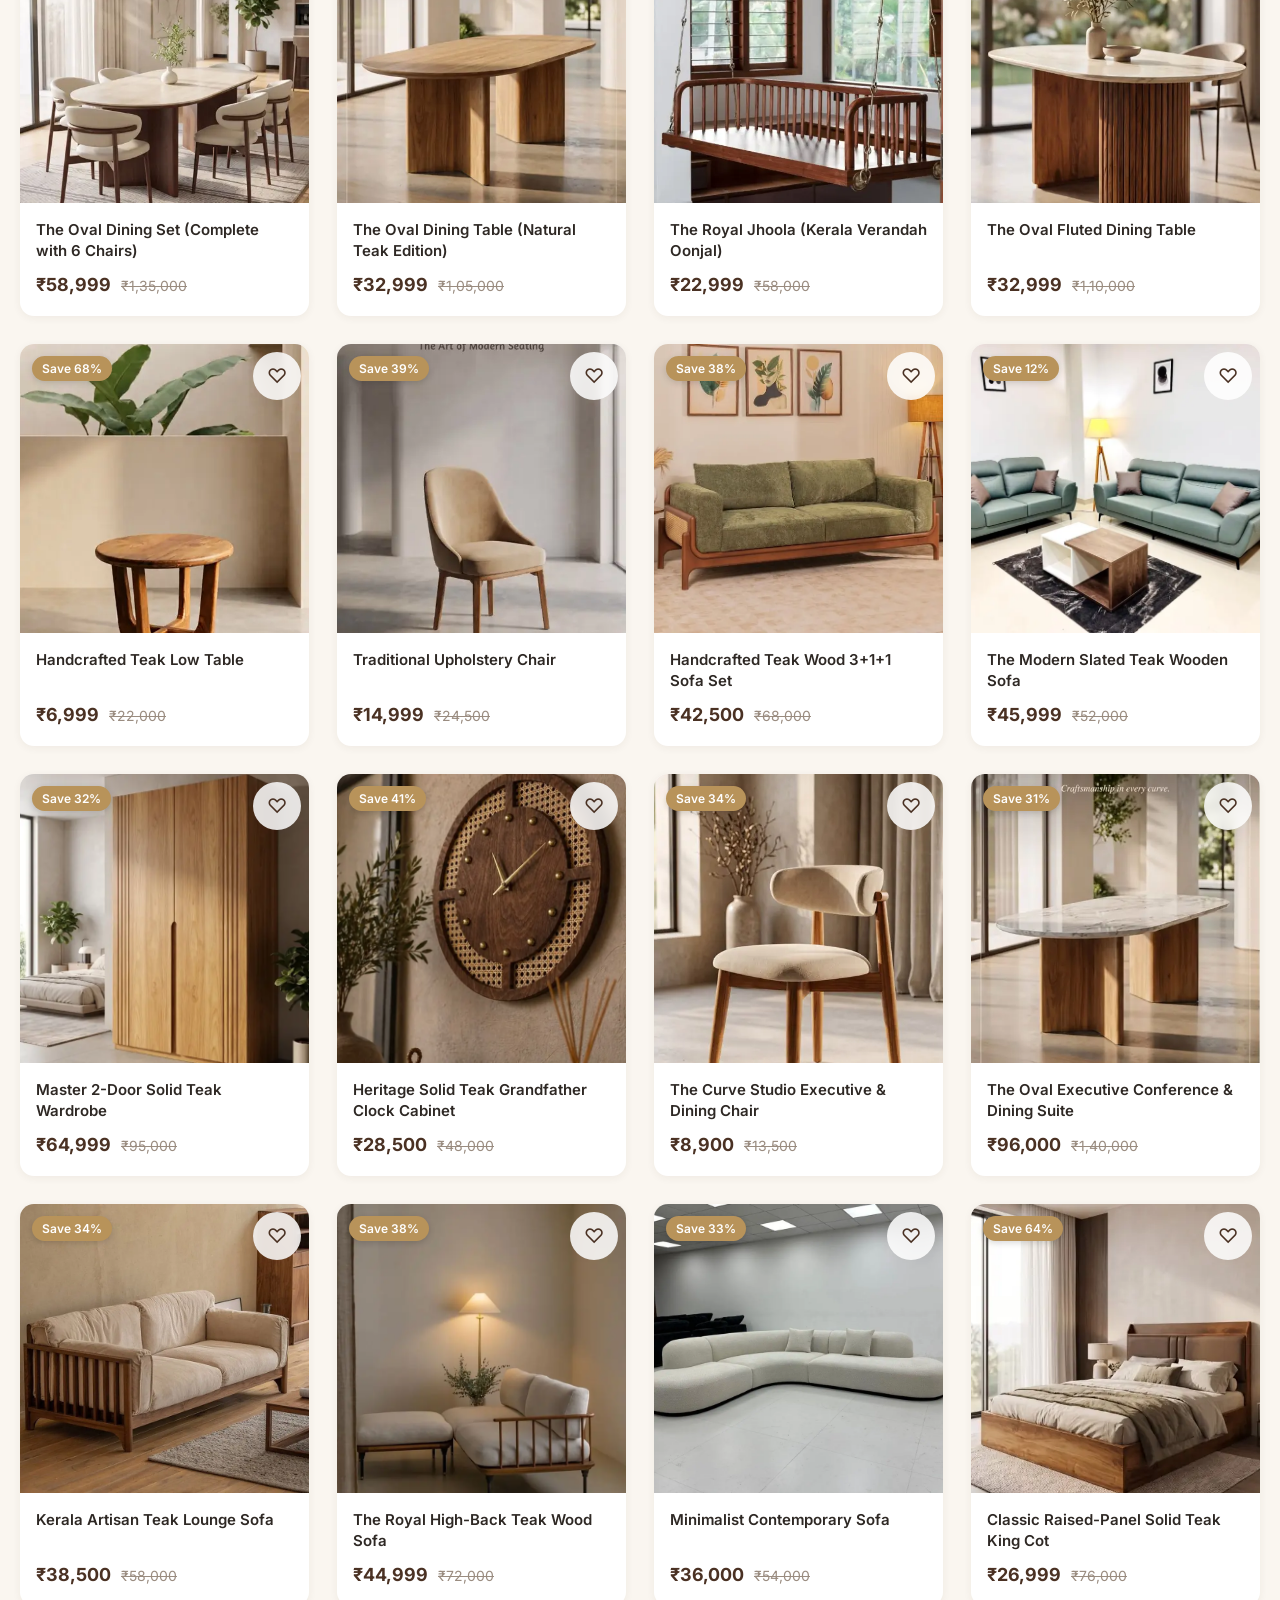
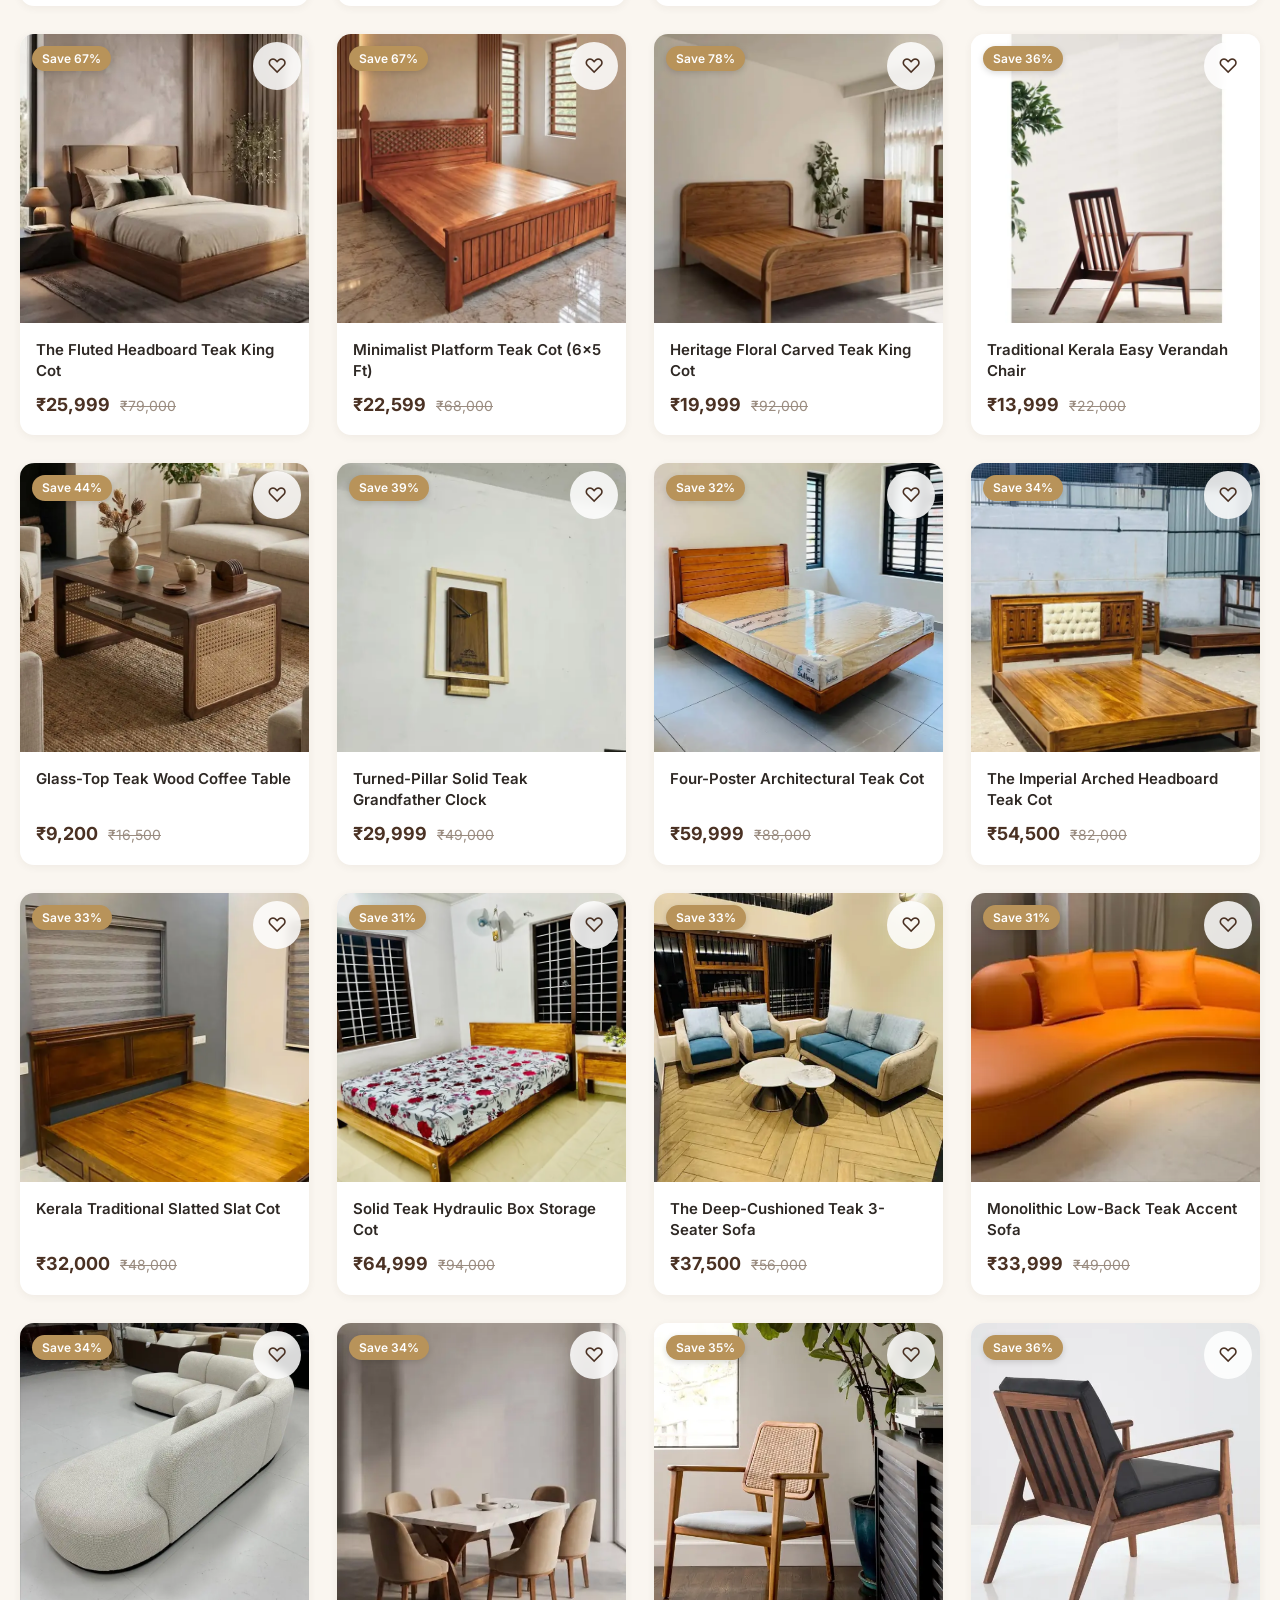
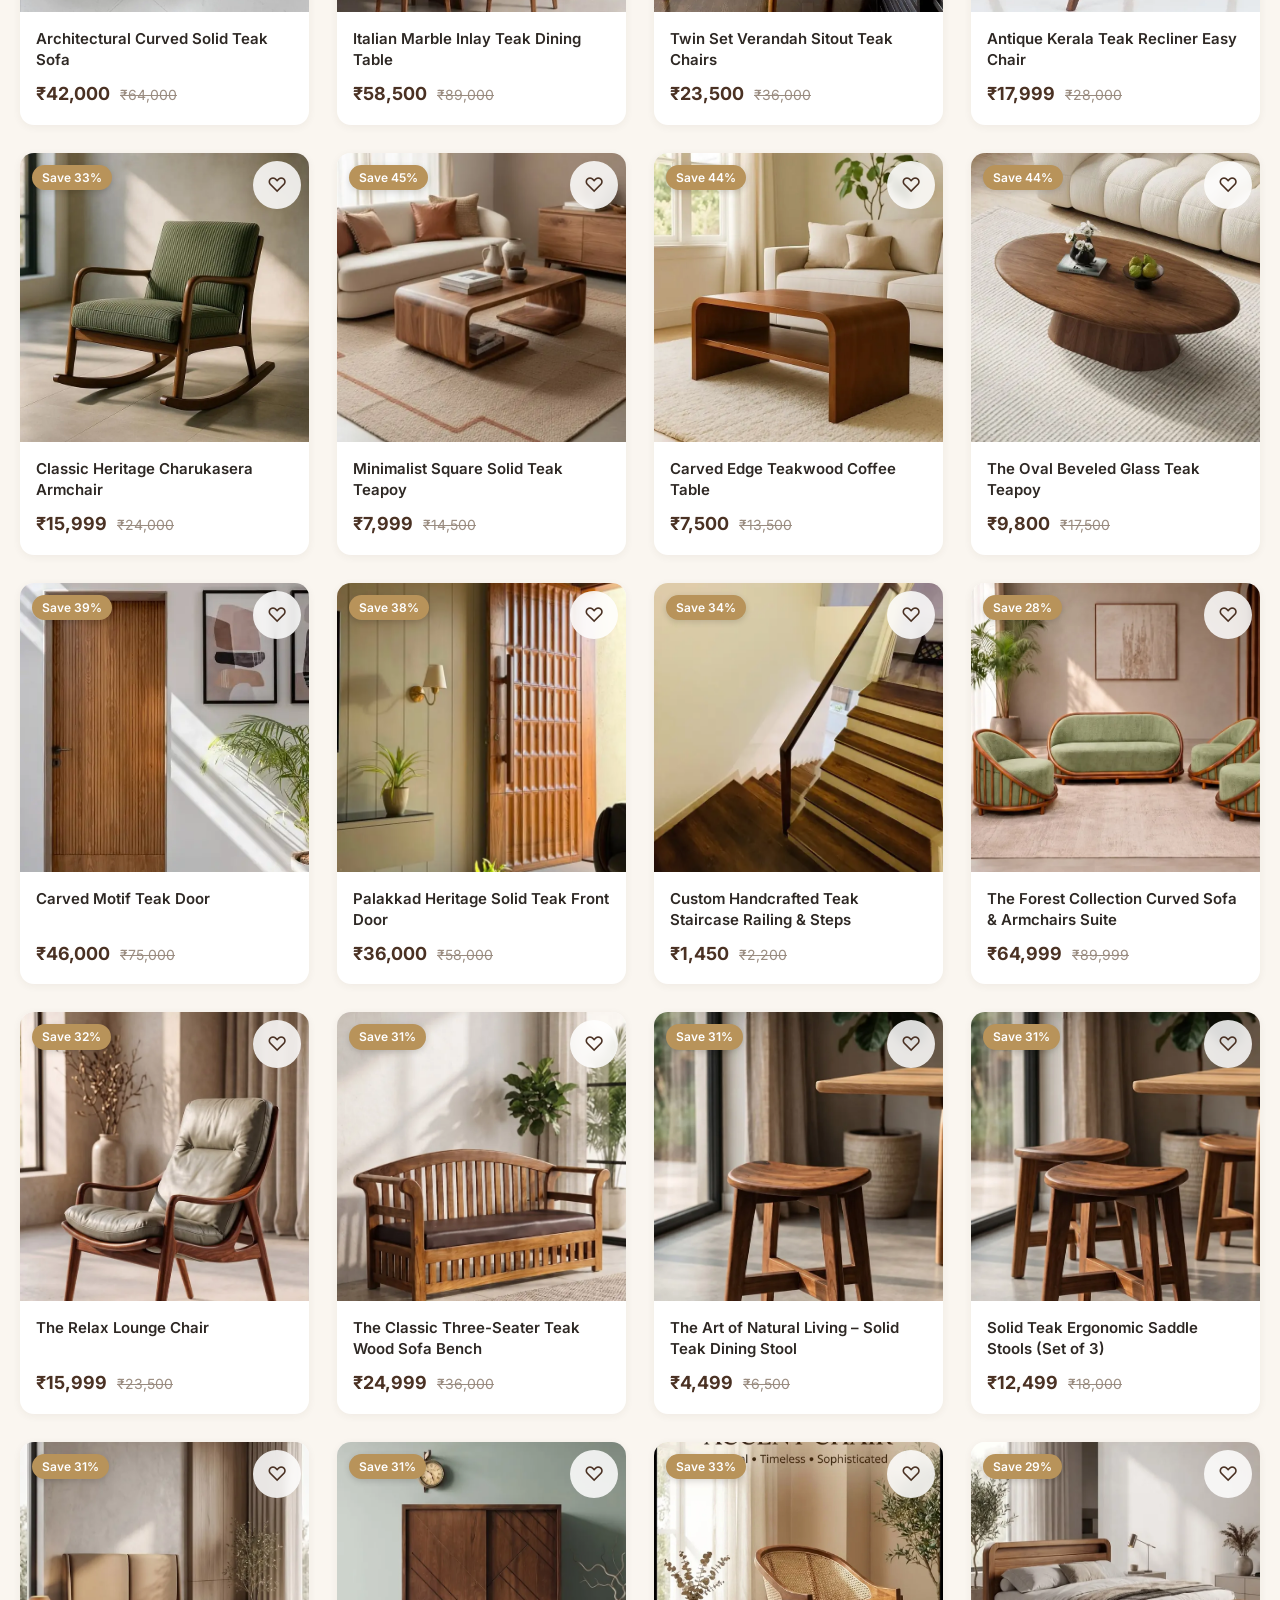
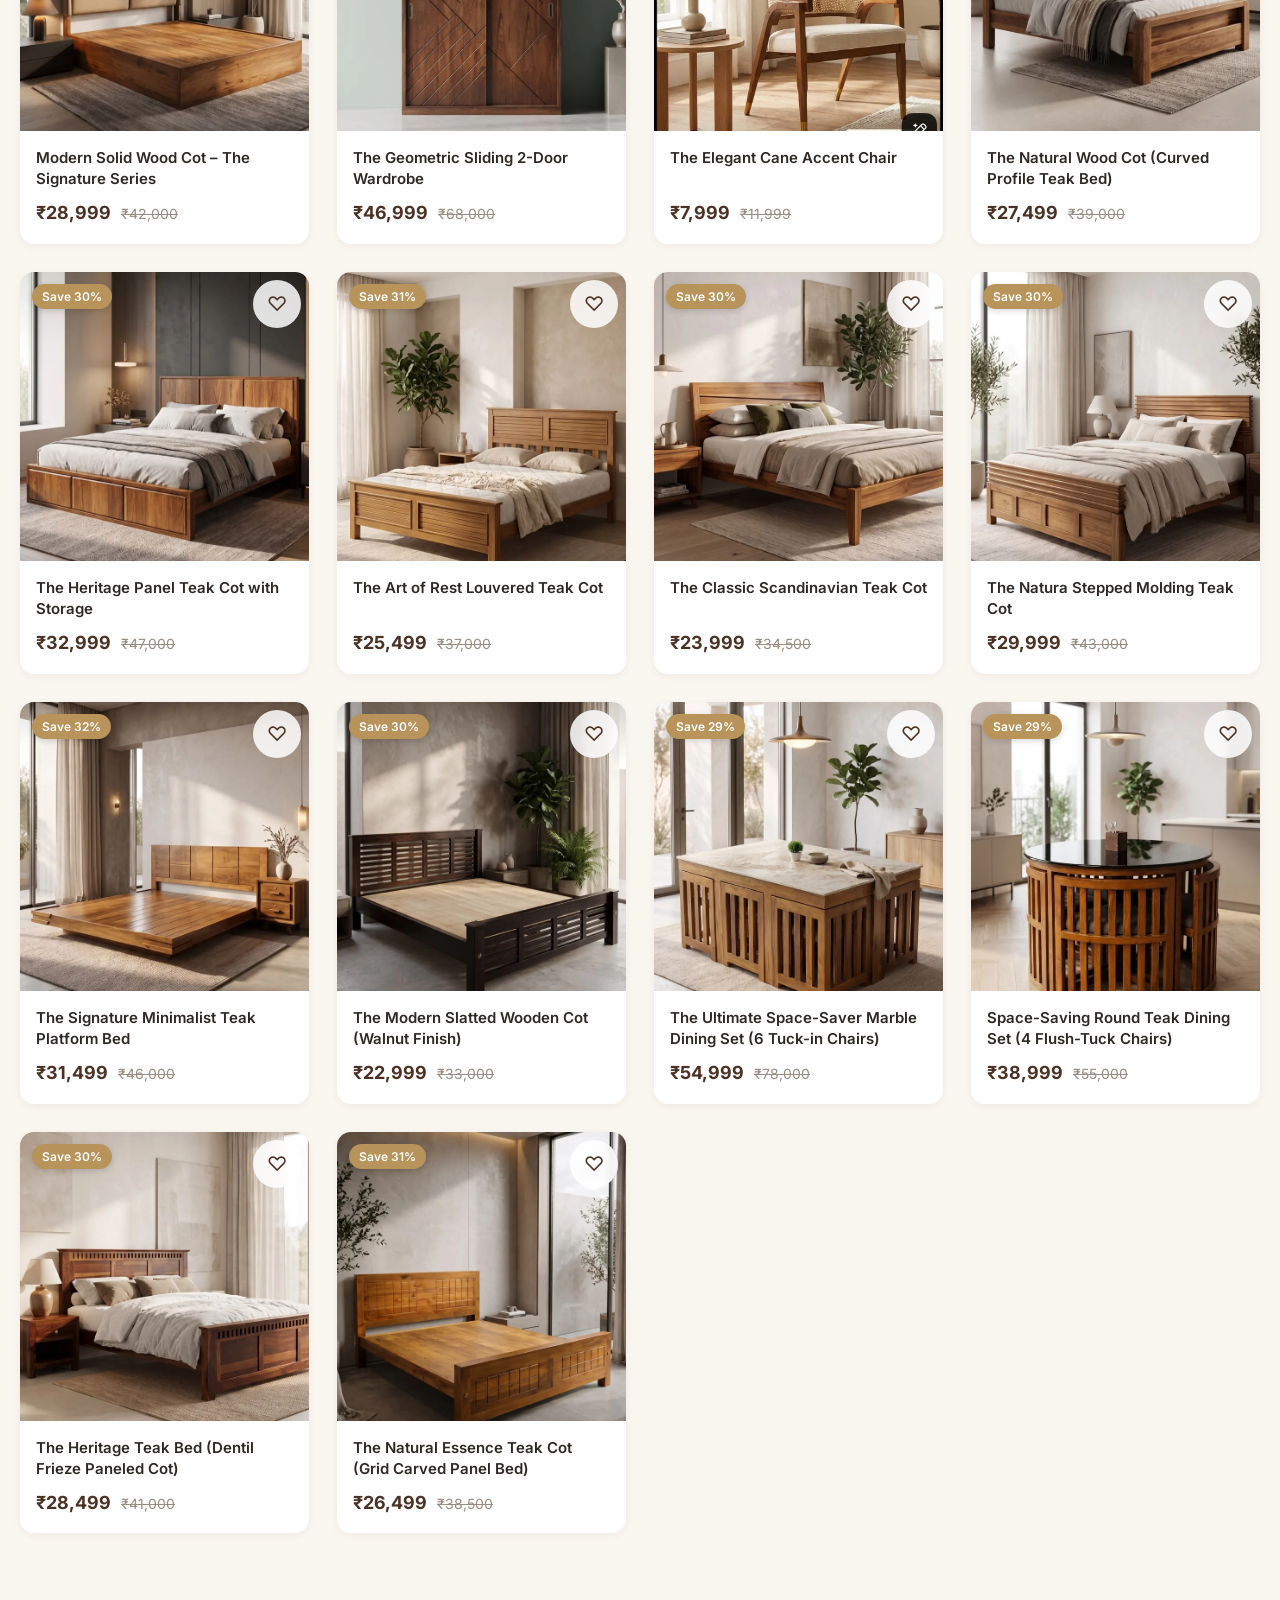
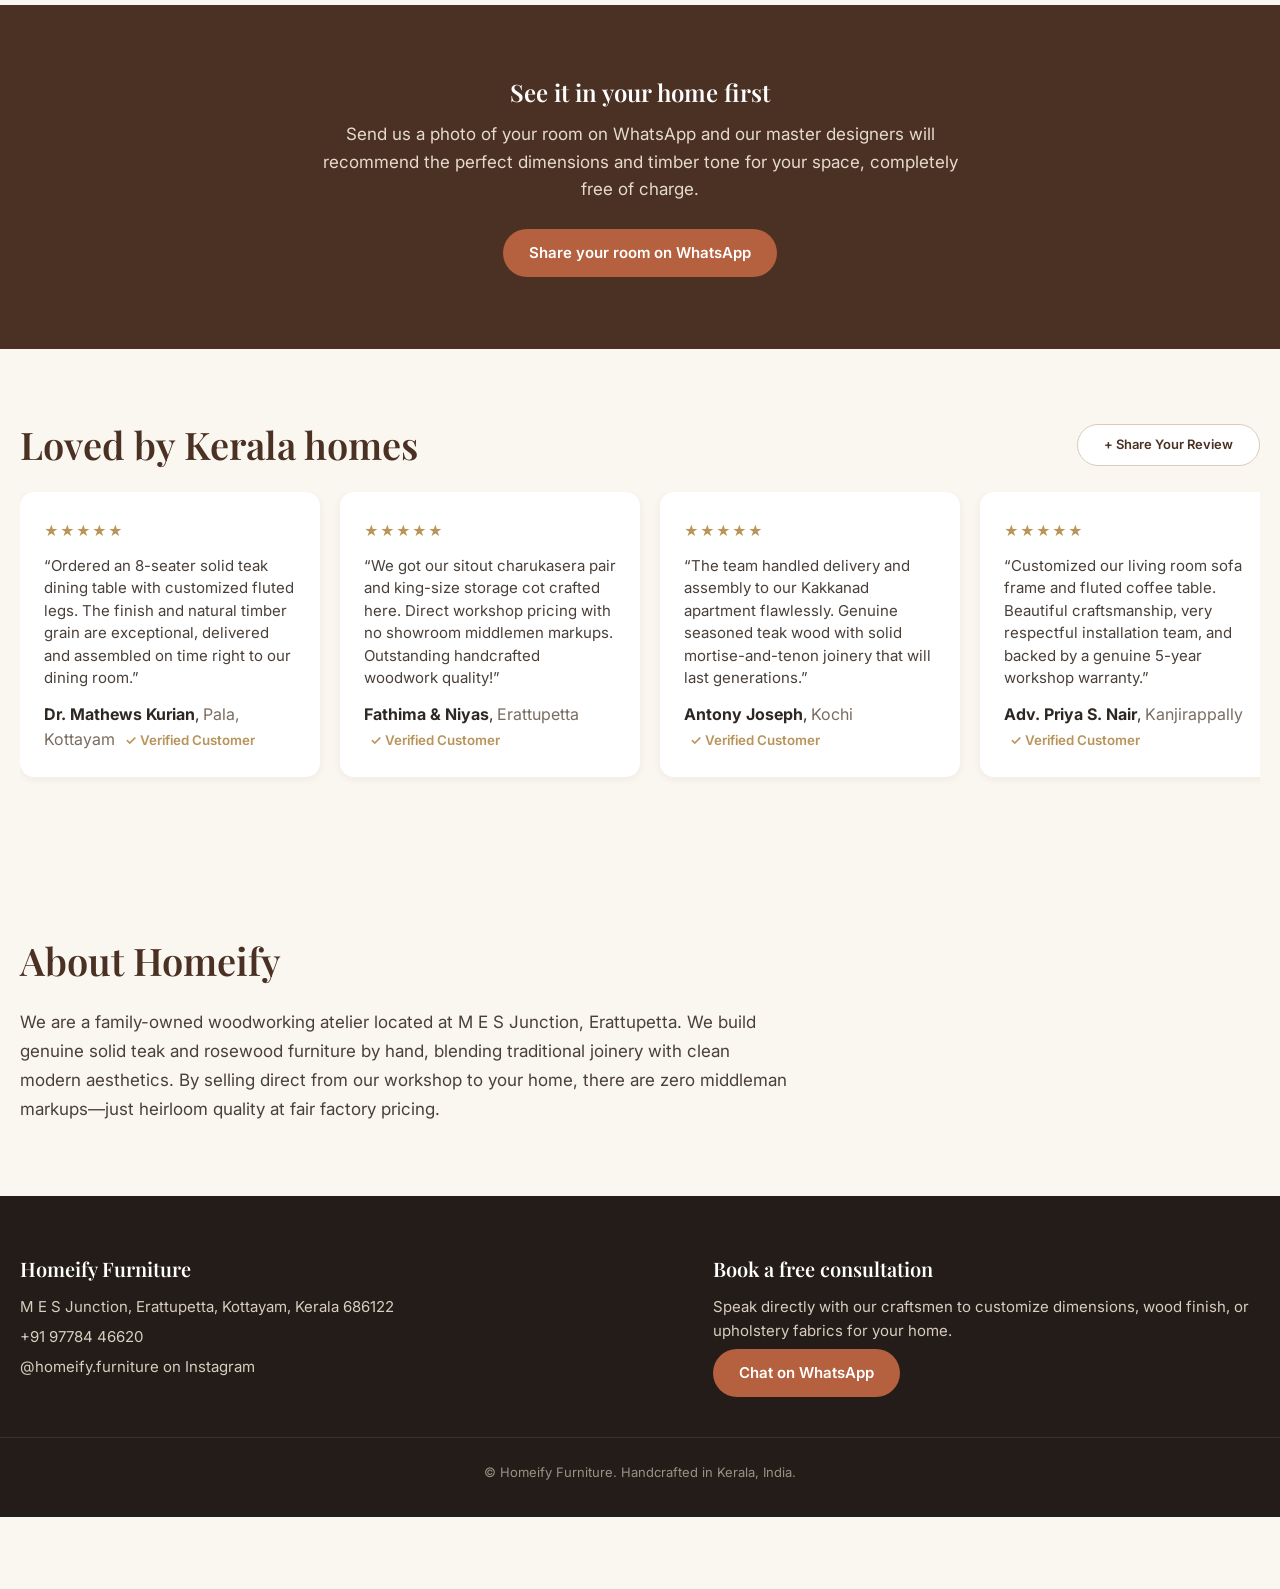
==== commit 9780365e: "Add 19 handcrafted furniture pieces from workshop collection to catalog" ====
--- a/index.html
+++ b/index.html
@@ -71,7 +71,7 @@
   "@context": "https://schema.org",
   "@type": "ItemList",
   "name": "Homeify Furniture Handcrafted Teak Catalog",
-  "numberOfItems": 51,
+  "numberOfItems": 70,
   "itemListElement": [
     {
       "@type": "ListItem",
@@ -935,6 +935,329 @@
           "@type": "Offer",
           "priceCurrency": "INR",
           "price": 1450,
+          "availability": "https://schema.org/InStock",
+          "url": "https://homeifyfurniture.in/#shop"
+        }
+      }
+    },
+    {
+      "@type": "ListItem",
+      "position": 52,
+      "item": {
+        "@type": "Product",
+        "name": "The Forest Collection Curved Sofa & Armchairs Suite",
+        "image": "https://homeifyfurniture.in/assets/p/living-forest-sofa-set.webp",
+        "description": "Sculptural organic curves crafted from 100% genuine Kerala teakwood and upholstered in premium moisture-resistant forest moss bouclé. Features ergonomic back contouring and heavy solid teak cylindrical legs.",
+        "offers": {
+          "@type": "Offer",
+          "priceCurrency": "INR",
+          "price": 64999,
+          "availability": "https://schema.org/InStock",
+          "url": "https://homeifyfurniture.in/#shop"
+        }
+      }
+    },
+    {
+      "@type": "ListItem",
+      "position": 53,
+      "item": {
+        "@type": "Product",
+        "name": "The Relax Lounge Chair",
+        "image": "https://homeifyfurniture.in/assets/p/chair-relax-lounge.webp",
+        "description": "Deep-seated relaxation armchair featuring tapered natural teak armrests and ergonomic angled silhouette. Crafted for Kerala sitouts, reading nooks, and modern living spaces.",
+        "offers": {
+          "@type": "Offer",
+          "priceCurrency": "INR",
+          "price": 15999,
+          "availability": "https://schema.org/InStock",
+          "url": "https://homeifyfurniture.in/#shop"
+        }
+      }
+    },
+    {
+      "@type": "ListItem",
+      "position": 54,
+      "item": {
+        "@type": "Product",
+        "name": "The Classic Three-Seater Teak Wood Sofa Bench",
+        "image": "https://homeifyfurniture.in/assets/p/living-classic-teak-sofa-bench.webp",
+        "description": "Handcrafted from seasoned plantation teak with vertical back slats and generous 3-seater bench cushioning. Durable mortise and tenon joinery built for generations of comfort.",
+        "offers": {
+          "@type": "Offer",
+          "priceCurrency": "INR",
+          "price": 24999,
+          "availability": "https://schema.org/InStock",
+          "url": "https://homeifyfurniture.in/#shop"
+        }
+      }
+    },
+    {
+      "@type": "ListItem",
+      "position": 55,
+      "item": {
+        "@type": "Product",
+        "name": "The Art of Natural Living – Solid Teak Dining Stool",
+        "image": "https://homeifyfurniture.in/assets/p/dining-teak-solid-stool.webp",
+        "description": "Compact, sculpted solid teak low stool showcasing natural wood grain whorls. Perfect as dining seating, bedside companion, or minimalist accent stool.",
+        "offers": {
+          "@type": "Offer",
+          "priceCurrency": "INR",
+          "price": 4499,
+          "availability": "https://schema.org/InStock",
+          "url": "https://homeifyfurniture.in/#shop"
+        }
+      }
+    },
+    {
+      "@type": "ListItem",
+      "position": 56,
+      "item": {
+        "@type": "Product",
+        "name": "Solid Teak Ergonomic Saddle Stools (Set of 3)",
+        "image": "https://homeifyfurniture.in/assets/p/dining-teak-stools-trio.webp",
+        "description": "Trio of sculptural solid teak stools featuring contoured comfort saddle tops and splayed mid-century legs. Hand-carved from seasoned first-grade teakwood.",
+        "offers": {
+          "@type": "Offer",
+          "priceCurrency": "INR",
+          "price": 12499,
+          "availability": "https://schema.org/InStock",
+          "url": "https://homeifyfurniture.in/#shop"
+        }
+      }
+    },
+    {
+      "@type": "ListItem",
+      "position": 57,
+      "item": {
+        "@type": "Product",
+        "name": "Modern Solid Wood Cot – The Signature Series",
+        "image": "https://homeifyfurniture.in/assets/p/bed-signature-modern-cot.webp",
+        "description": "Contemporary linear headboard cot built with solid teak load-bearing beams and silent acoustic base slats. Floating frame aesthetic with heavy timber durability.",
+        "offers": {
+          "@type": "Offer",
+          "priceCurrency": "INR",
+          "price": 28999,
+          "availability": "https://schema.org/InStock",
+          "url": "https://homeifyfurniture.in/#shop"
+        }
+      }
+    },
+    {
+      "@type": "ListItem",
+      "position": 58,
+      "item": {
+        "@type": "Product",
+        "name": "The Geometric Sliding 2-Door Wardrobe",
+        "image": "https://homeifyfurniture.in/assets/p/wardrobe-geometric-sliding.webp",
+        "description": "Architectural 2-door wardrobe with precision geometric veneer patterns, heavy-duty soft-slide tracking, deep hanging wardrobes, and concealed valet drawers.",
+        "offers": {
+          "@type": "Offer",
+          "priceCurrency": "INR",
+          "price": 46999,
+          "availability": "https://schema.org/InStock",
+          "url": "https://homeifyfurniture.in/#shop"
+        }
+      }
+    },
+    {
+      "@type": "ListItem",
+      "position": 59,
+      "item": {
+        "@type": "Product",
+        "name": "The Elegant Cane Accent Chair",
+        "image": "https://homeifyfurniture.in/assets/p/chair-cane-accent.webp",
+        "description": "Hand-woven natural Kerala cane backrest set into a contoured solid teak frame. Breathable, lightweight comfort paired with artisan wood joinery.",
+        "offers": {
+          "@type": "Offer",
+          "priceCurrency": "INR",
+          "price": 7999,
+          "availability": "https://schema.org/InStock",
+          "url": "https://homeifyfurniture.in/#shop"
+        }
+      }
+    },
+    {
+      "@type": "ListItem",
+      "position": 60,
+      "item": {
+        "@type": "Product",
+        "name": "The Natural Wood Cot (Curved Profile Teak Bed)",
+        "image": "https://homeifyfurniture.in/assets/p/bed-natural-wood-curved-cot.webp",
+        "description": "Softened curved corners and continuous grain headboard in seasoned teakwood. Designed with rounded safety edges and heavy under-bed structural support.",
+        "offers": {
+          "@type": "Offer",
+          "priceCurrency": "INR",
+          "price": 27499,
+          "availability": "https://schema.org/InStock",
+          "url": "https://homeifyfurniture.in/#shop"
+        }
+      }
+    },
+    {
+      "@type": "ListItem",
+      "position": 61,
+      "item": {
+        "@type": "Product",
+        "name": "The Heritage Panel Teak Cot with Storage",
+        "image": "https://homeifyfurniture.in/assets/p/bed-heritage-panel-storage-cot.webp",
+        "description": "Stately raised panel headboard accompanied by smooth hydraulic lift-up dual storage chambers. Handcrafted from Kerala plantation teak.",
+        "offers": {
+          "@type": "Offer",
+          "priceCurrency": "INR",
+          "price": 32999,
+          "availability": "https://schema.org/InStock",
+          "url": "https://homeifyfurniture.in/#shop"
+        }
+      }
+    },
+    {
+      "@type": "ListItem",
+      "position": 62,
+      "item": {
+        "@type": "Product",
+        "name": "The Art of Rest Louvered Teak Cot",
+        "image": "https://homeifyfurniture.in/assets/p/bed-art-of-rest-louvered-cot.webp",
+        "description": "Classical horizontal louvered headboard offering superior air circulation and timeless colonial bedroom charm. Heavy 4x3 inch solid corner posts.",
+        "offers": {
+          "@type": "Offer",
+          "priceCurrency": "INR",
+          "price": 25499,
+          "availability": "https://schema.org/InStock",
+          "url": "https://homeifyfurniture.in/#shop"
+        }
+      }
+    },
+    {
+      "@type": "ListItem",
+      "position": 63,
+      "item": {
+        "@type": "Product",
+        "name": "The Classic Scandinavian Teak Cot",
+        "image": "https://homeifyfurniture.in/assets/p/bed-classic-scandinavian-cot.webp",
+        "description": "Nordic-inspired minimalist bed frame with tapered legs and angled headrest board. Showcases organic golden teak grain without ornate clutter.",
+        "offers": {
+          "@type": "Offer",
+          "priceCurrency": "INR",
+          "price": 23999,
+          "availability": "https://schema.org/InStock",
+          "url": "https://homeifyfurniture.in/#shop"
+        }
+      }
+    },
+    {
+      "@type": "ListItem",
+      "position": 64,
+      "item": {
+        "@type": "Product",
+        "name": "The Natura Stepped Molding Teak Cot",
+        "image": "https://homeifyfurniture.in/assets/p/bed-natura-stepped-molding-cot.webp",
+        "description": "Architectural crown molding and stepped framed panels define this majestic solid teak bed. Built with zero-squeak interlocking joinery.",
+        "offers": {
+          "@type": "Offer",
+          "priceCurrency": "INR",
+          "price": 29999,
+          "availability": "https://schema.org/InStock",
+          "url": "https://homeifyfurniture.in/#shop"
+        }
+      }
+    },
+    {
+      "@type": "ListItem",
+      "position": 65,
+      "item": {
+        "@type": "Product",
+        "name": "The Signature Minimalist Teak Platform Bed",
+        "image": "https://homeifyfurniture.in/assets/p/bed-signature-tatami-platform.webp",
+        "description": "Low-profile Japanese tatami inspired solid teak platform cot with wide side ledges. Clean visual weight, floating appearance, and rock-solid foundation.",
+        "offers": {
+          "@type": "Offer",
+          "priceCurrency": "INR",
+          "price": 31499,
+          "availability": "https://schema.org/InStock",
+          "url": "https://homeifyfurniture.in/#shop"
+        }
+      }
+    },
+    {
+      "@type": "ListItem",
+      "position": 66,
+      "item": {
+        "@type": "Product",
+        "name": "The Modern Slatted Wooden Cot (Walnut Finish)",
+        "image": "https://homeifyfurniture.in/assets/p/bed-modern-walnut-slatted-cot.webp",
+        "description": "Dual-tone styling with walnut tinted vertical slats against solid teak frame rails. Slat spaced for optimal airflow and modern bedroom aesthetics.",
+        "offers": {
+          "@type": "Offer",
+          "priceCurrency": "INR",
+          "price": 22999,
+          "availability": "https://schema.org/InStock",
+          "url": "https://homeifyfurniture.in/#shop"
+        }
+      }
+    },
+    {
+      "@type": "ListItem",
+      "position": 67,
+      "item": {
+        "@type": "Product",
+        "name": "The Ultimate Space-Saver Marble Dining Set (6 Tuck-in Chairs)",
+        "image": "https://homeifyfurniture.in/assets/p/dining-ultimate-space-saver-6s.webp",
+        "description": "Space-saving engineering featuring 6 cushioned barrel chairs that tuck completely flush under the curved marble-top teak dining table when not in use.",
+        "offers": {
+          "@type": "Offer",
+          "priceCurrency": "INR",
+          "price": 54999,
+          "availability": "https://schema.org/InStock",
+          "url": "https://homeifyfurniture.in/#shop"
+        }
+      }
+    },
+    {
+      "@type": "ListItem",
+      "position": 68,
+      "item": {
+        "@type": "Product",
+        "name": "Space-Saving Round Teak Dining Set (4 Flush-Tuck Chairs)",
+        "image": "https://homeifyfurniture.in/assets/p/dining-space-saver-round-4s.webp",
+        "description": "Circular 4-seater teak dining suite where all four chairs tuck flush under the tabletop to form an unbroken wooden cylinder. Ideal for Kerala apartments and compact dining rooms.",
+        "offers": {
+          "@type": "Offer",
+          "priceCurrency": "INR",
+          "price": 38999,
+          "availability": "https://schema.org/InStock",
+          "url": "https://homeifyfurniture.in/#shop"
+        }
+      }
+    },
+    {
+      "@type": "ListItem",
+      "position": 69,
+      "item": {
+        "@type": "Product",
+        "name": "The Heritage Teak Bed (Dentil Frieze Paneled Cot)",
+        "image": "https://homeifyfurniture.in/assets/p/bed-heritage-dentil-teak-cot.webp",
+        "description": "Carved dentil frieze dental molding along the headboard rail with recessed teak panels. Rooted in traditional Kerala architectural woodwork.",
+        "offers": {
+          "@type": "Offer",
+          "priceCurrency": "INR",
+          "price": 28499,
+          "availability": "https://schema.org/InStock",
+          "url": "https://homeifyfurniture.in/#shop"
+        }
+      }
+    },
+    {
+      "@type": "ListItem",
+      "position": 70,
+      "item": {
+        "@type": "Product",
+        "name": "The Natural Essence Teak Cot (Grid Carved Panel Bed)",
+        "image": "https://homeifyfurniture.in/assets/p/bed-natural-essence-grid-cot.webp",
+        "description": "Symmetrical grid-relief panels hand-carved into seasoned teak timber. Sturdy, moisture-resistant build designed for Kerala's tropical climate.",
+        "offers": {
+          "@type": "Offer",
+          "priceCurrency": "INR",
+          "price": 26499,
           "availability": "https://schema.org/InStock",
           "url": "https://homeifyfurniture.in/#shop"
         }
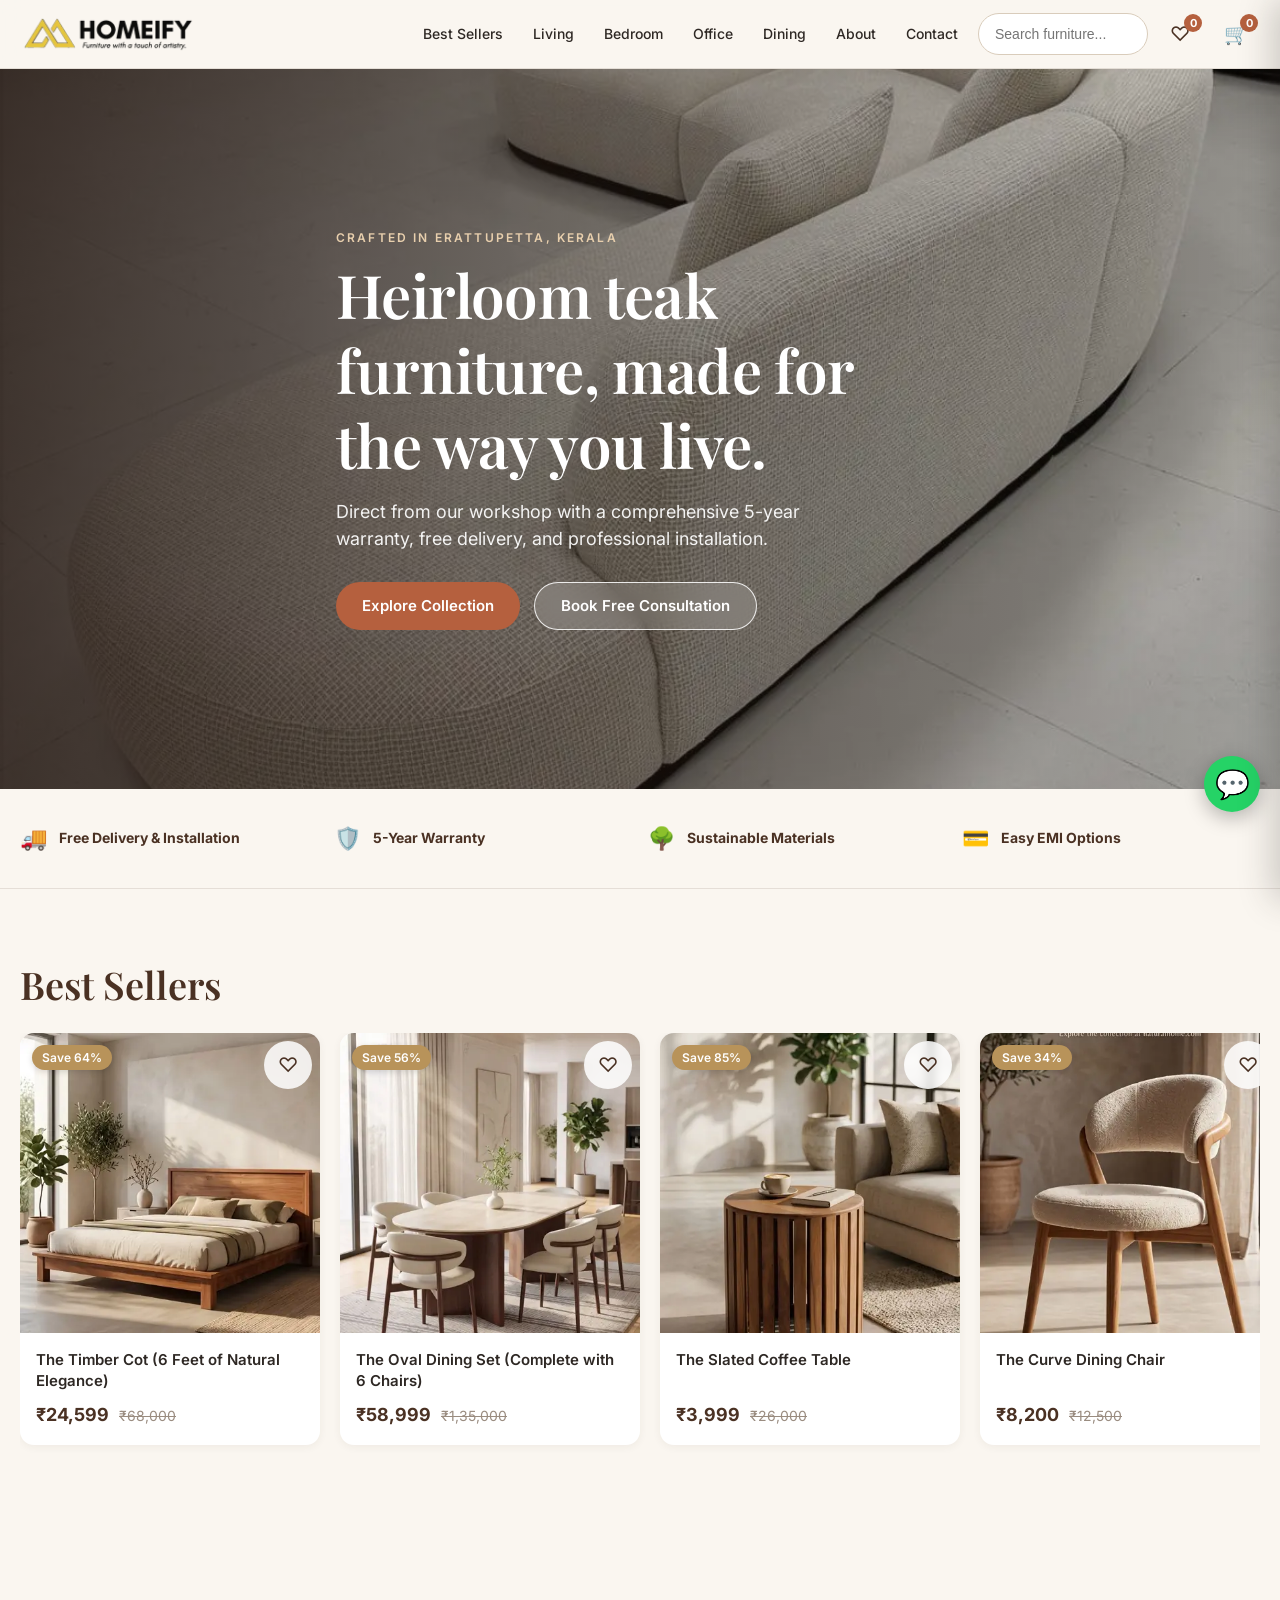
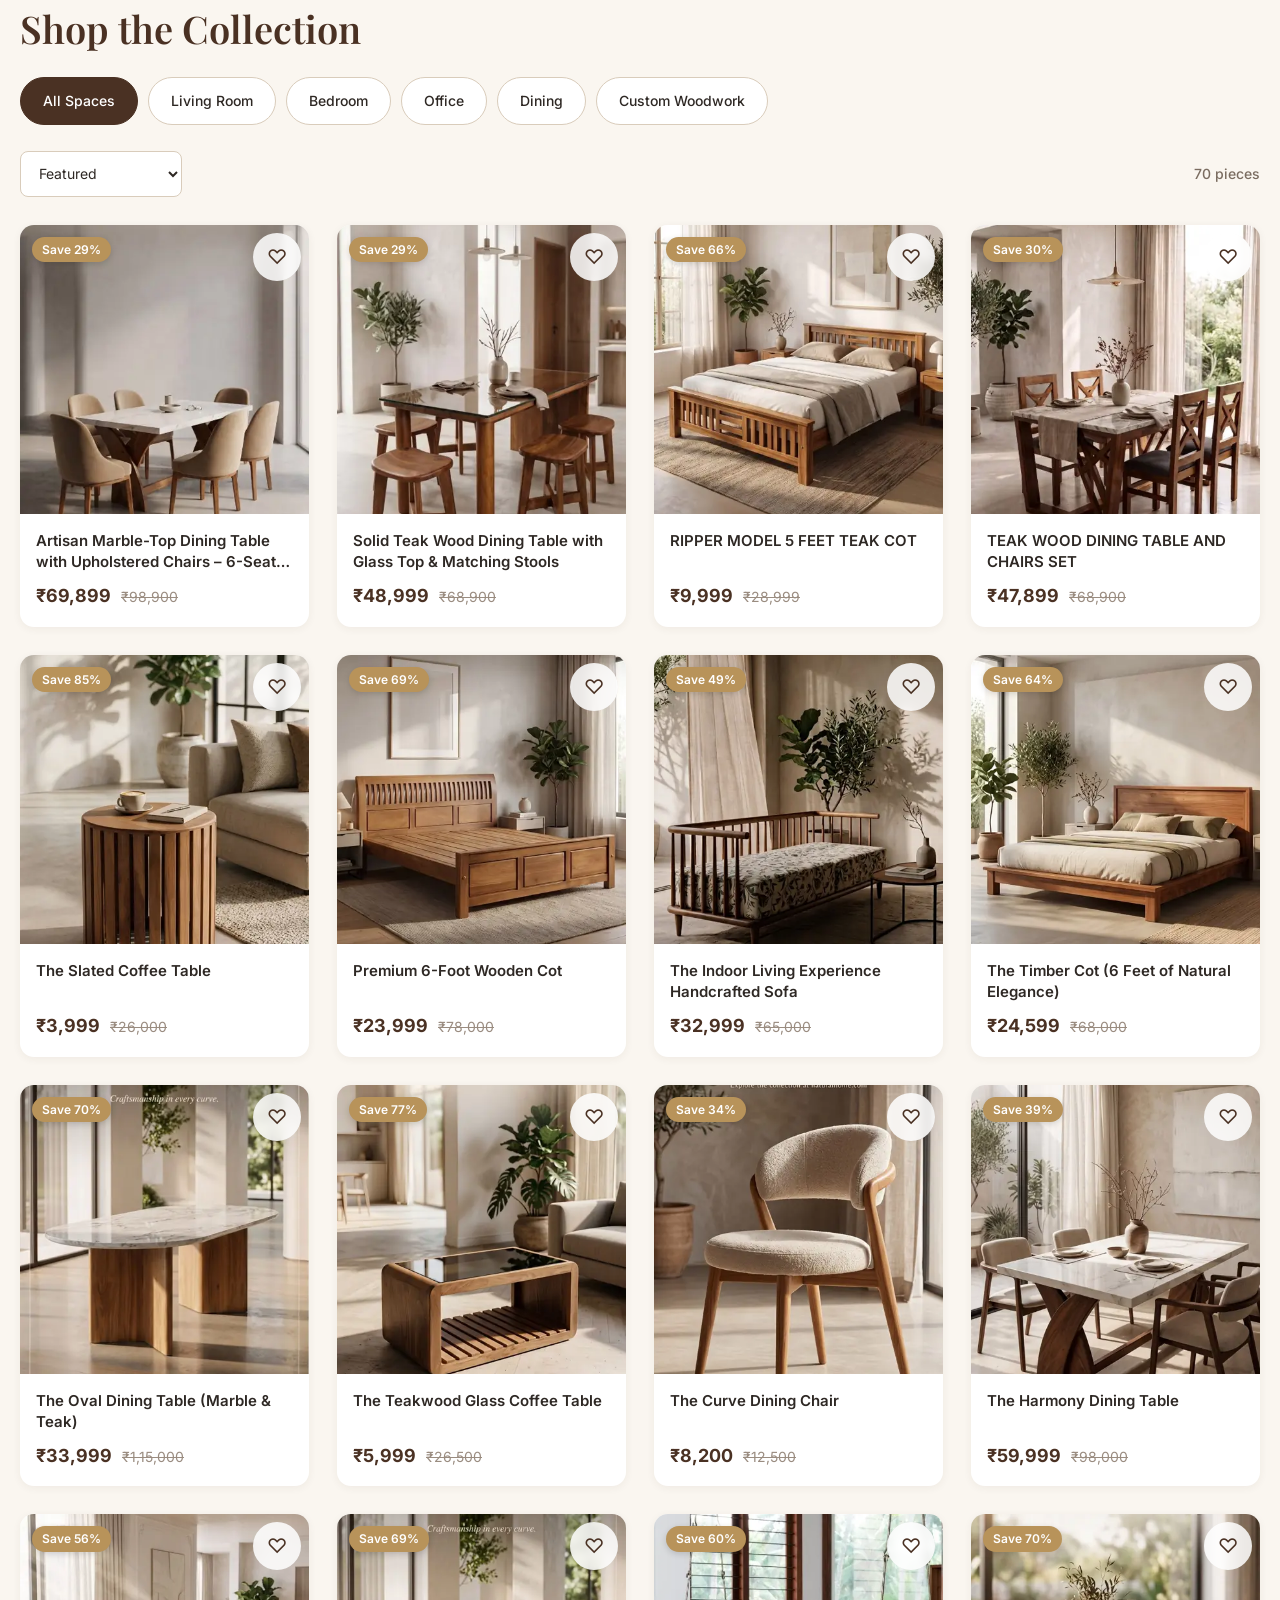
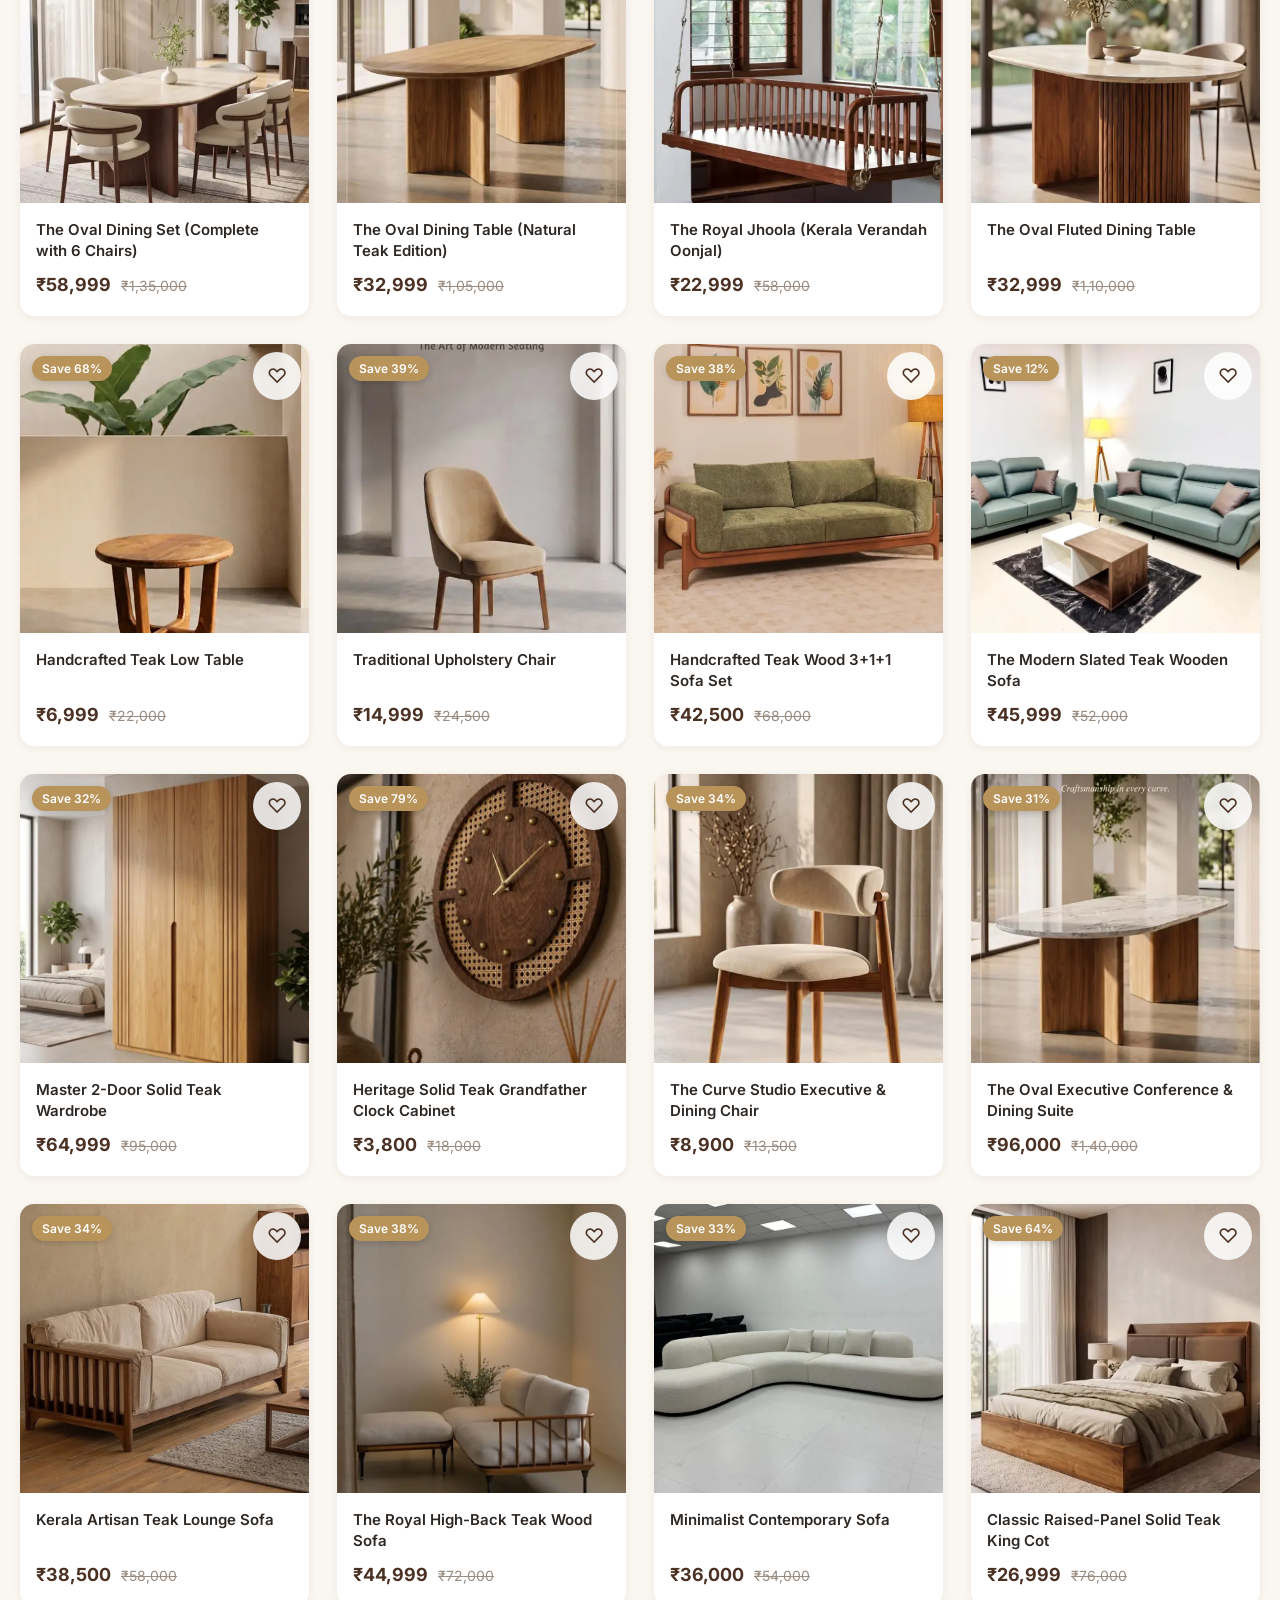
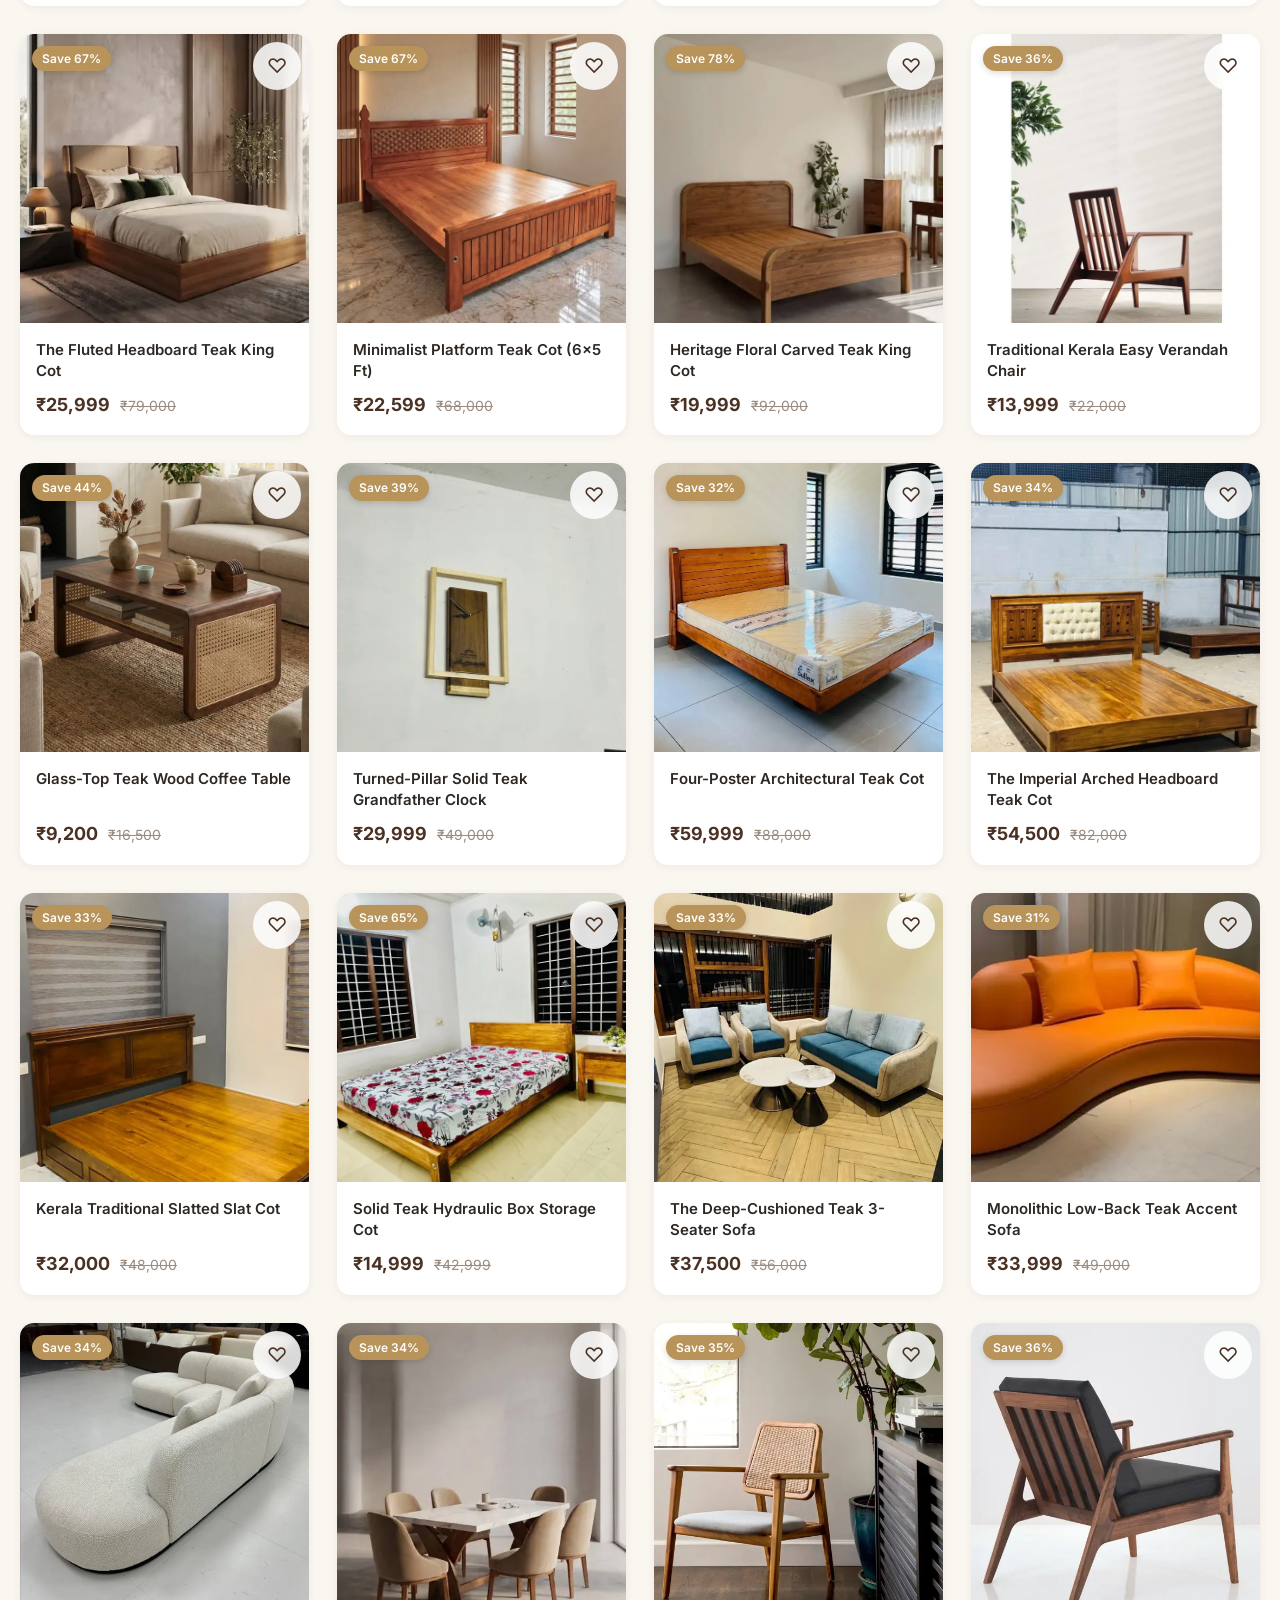
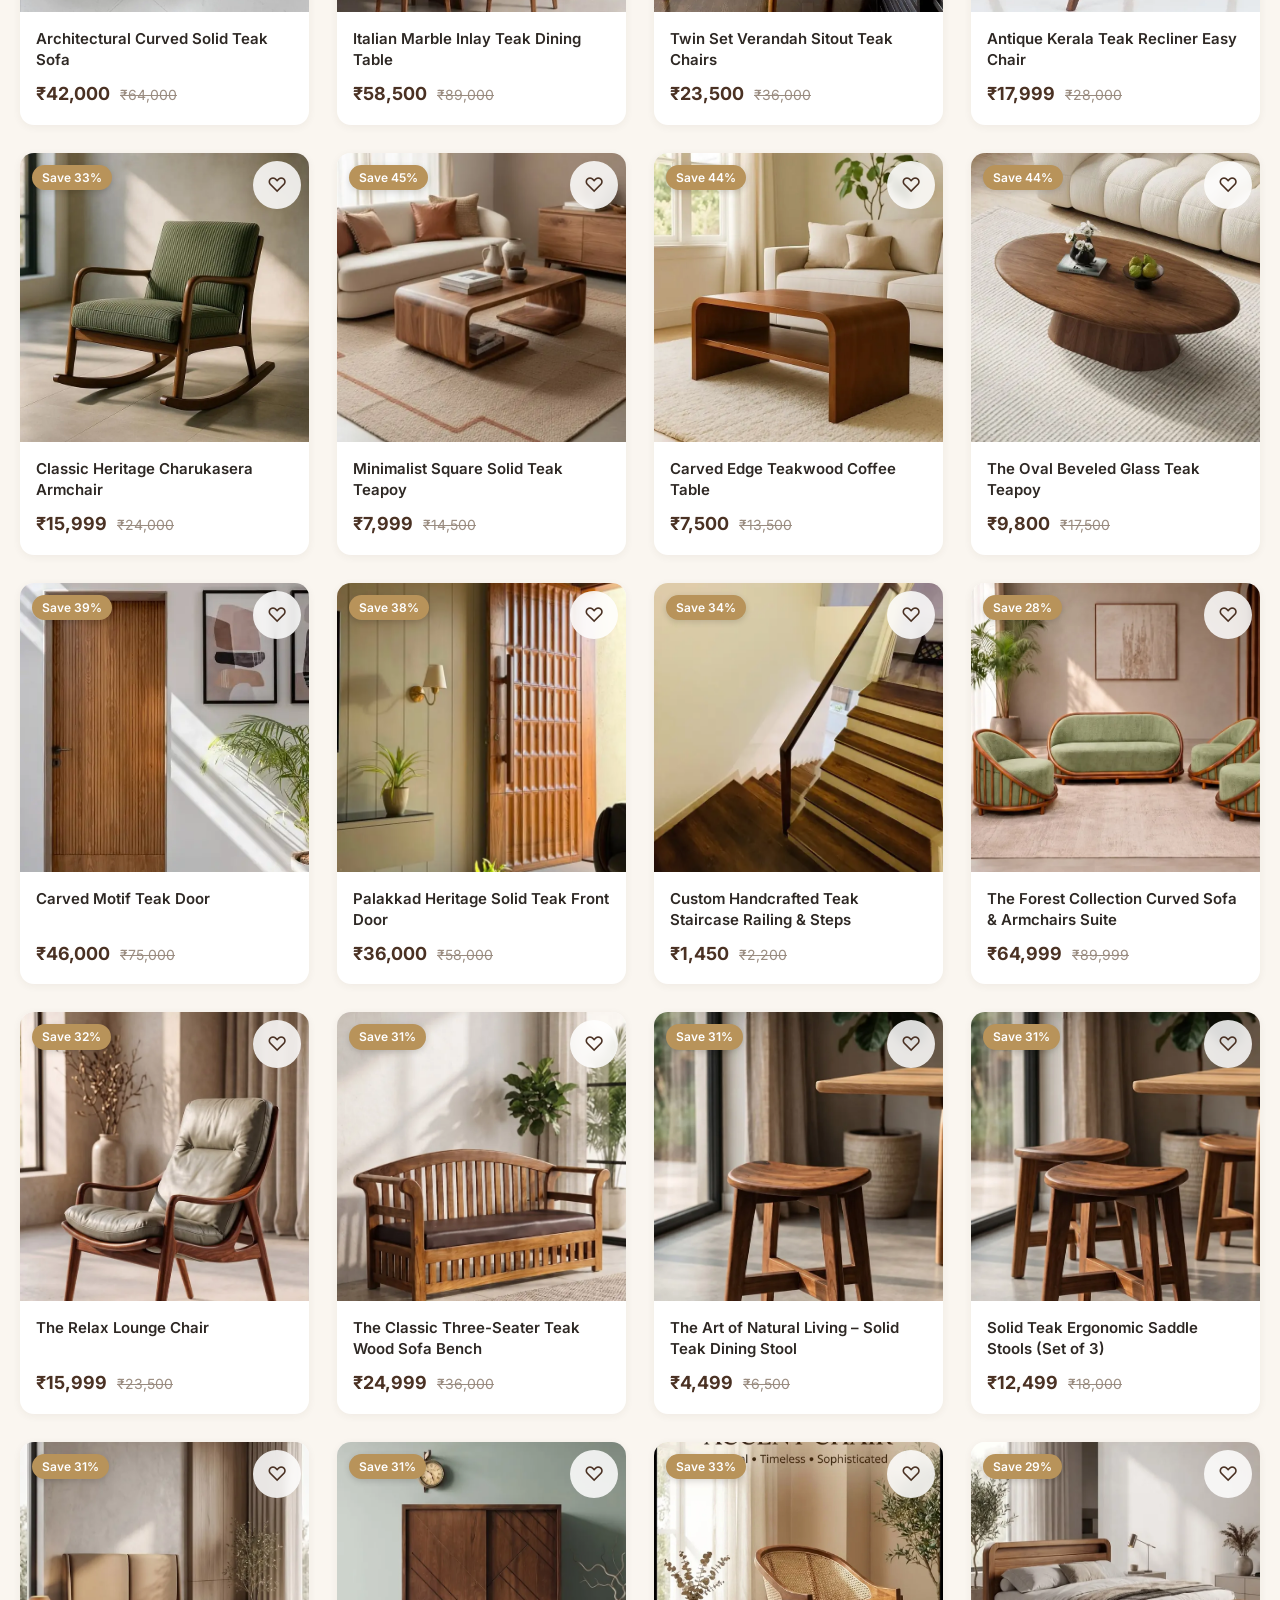
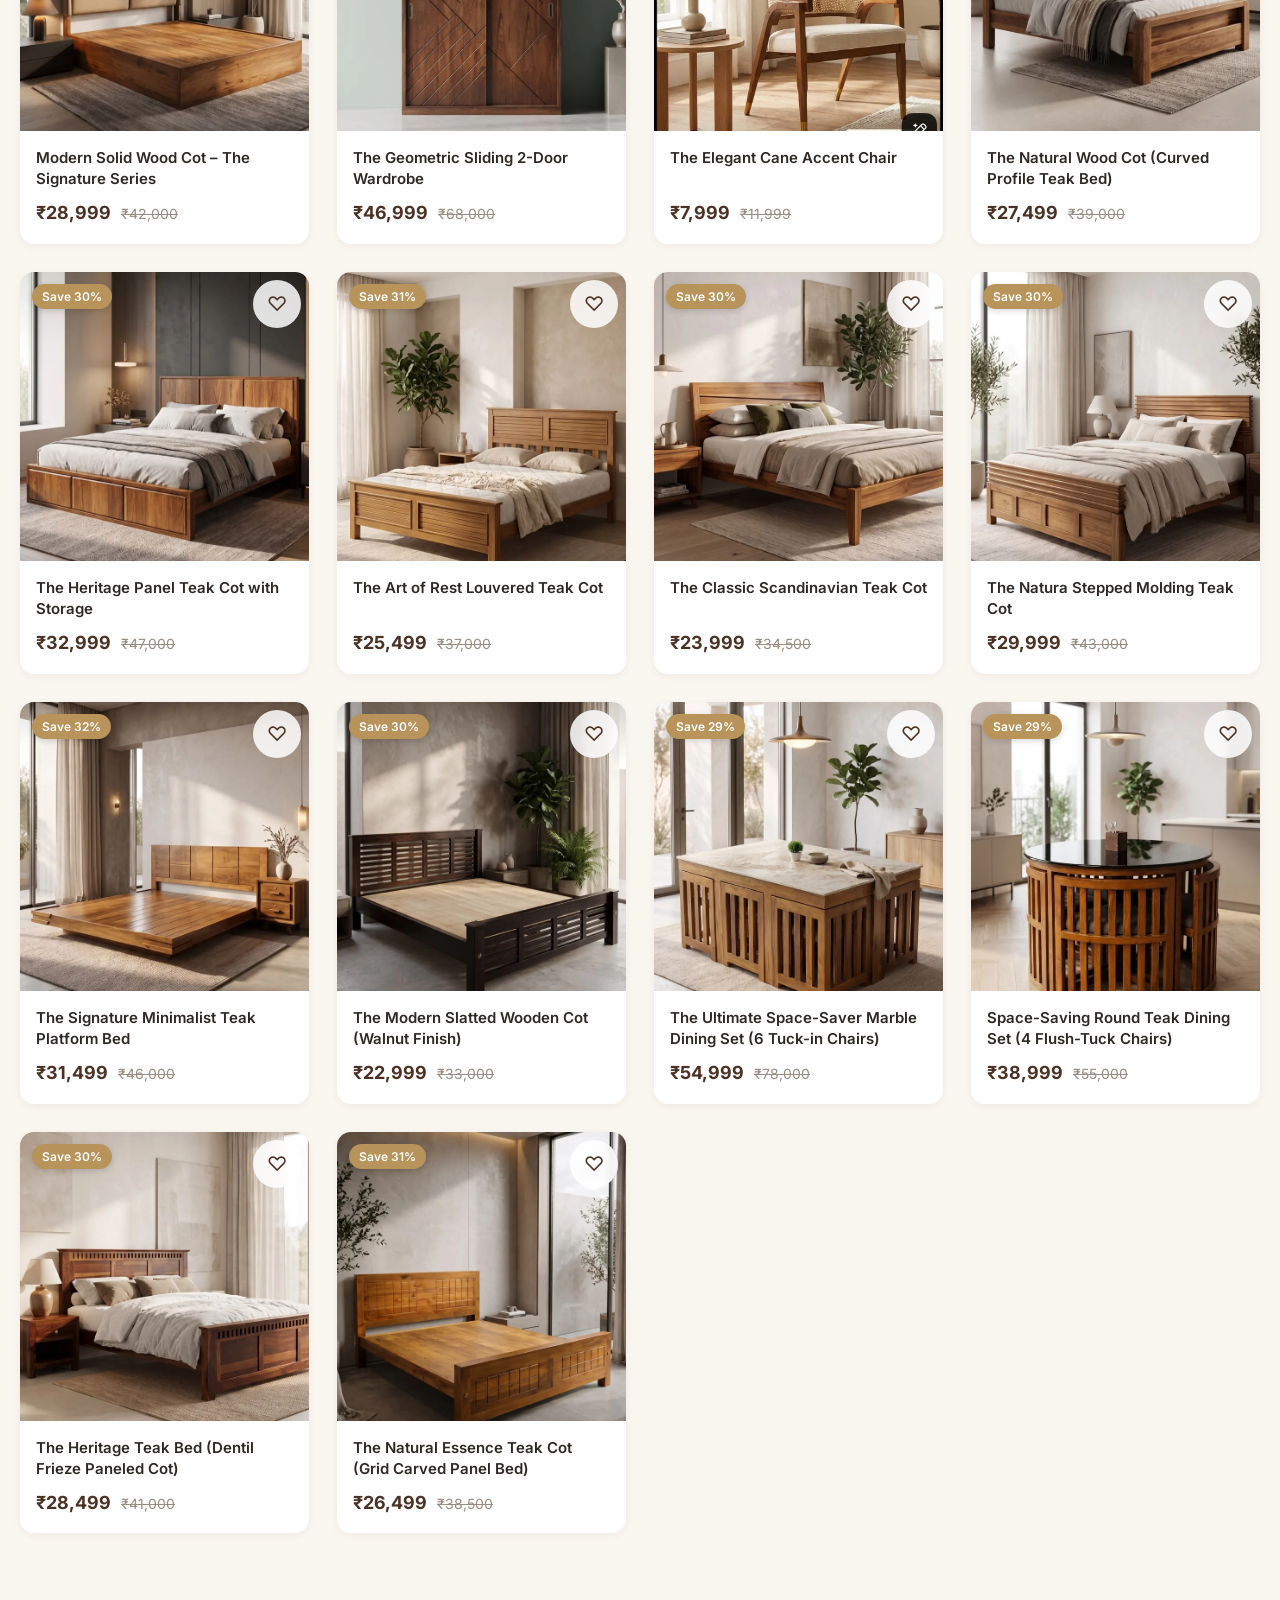
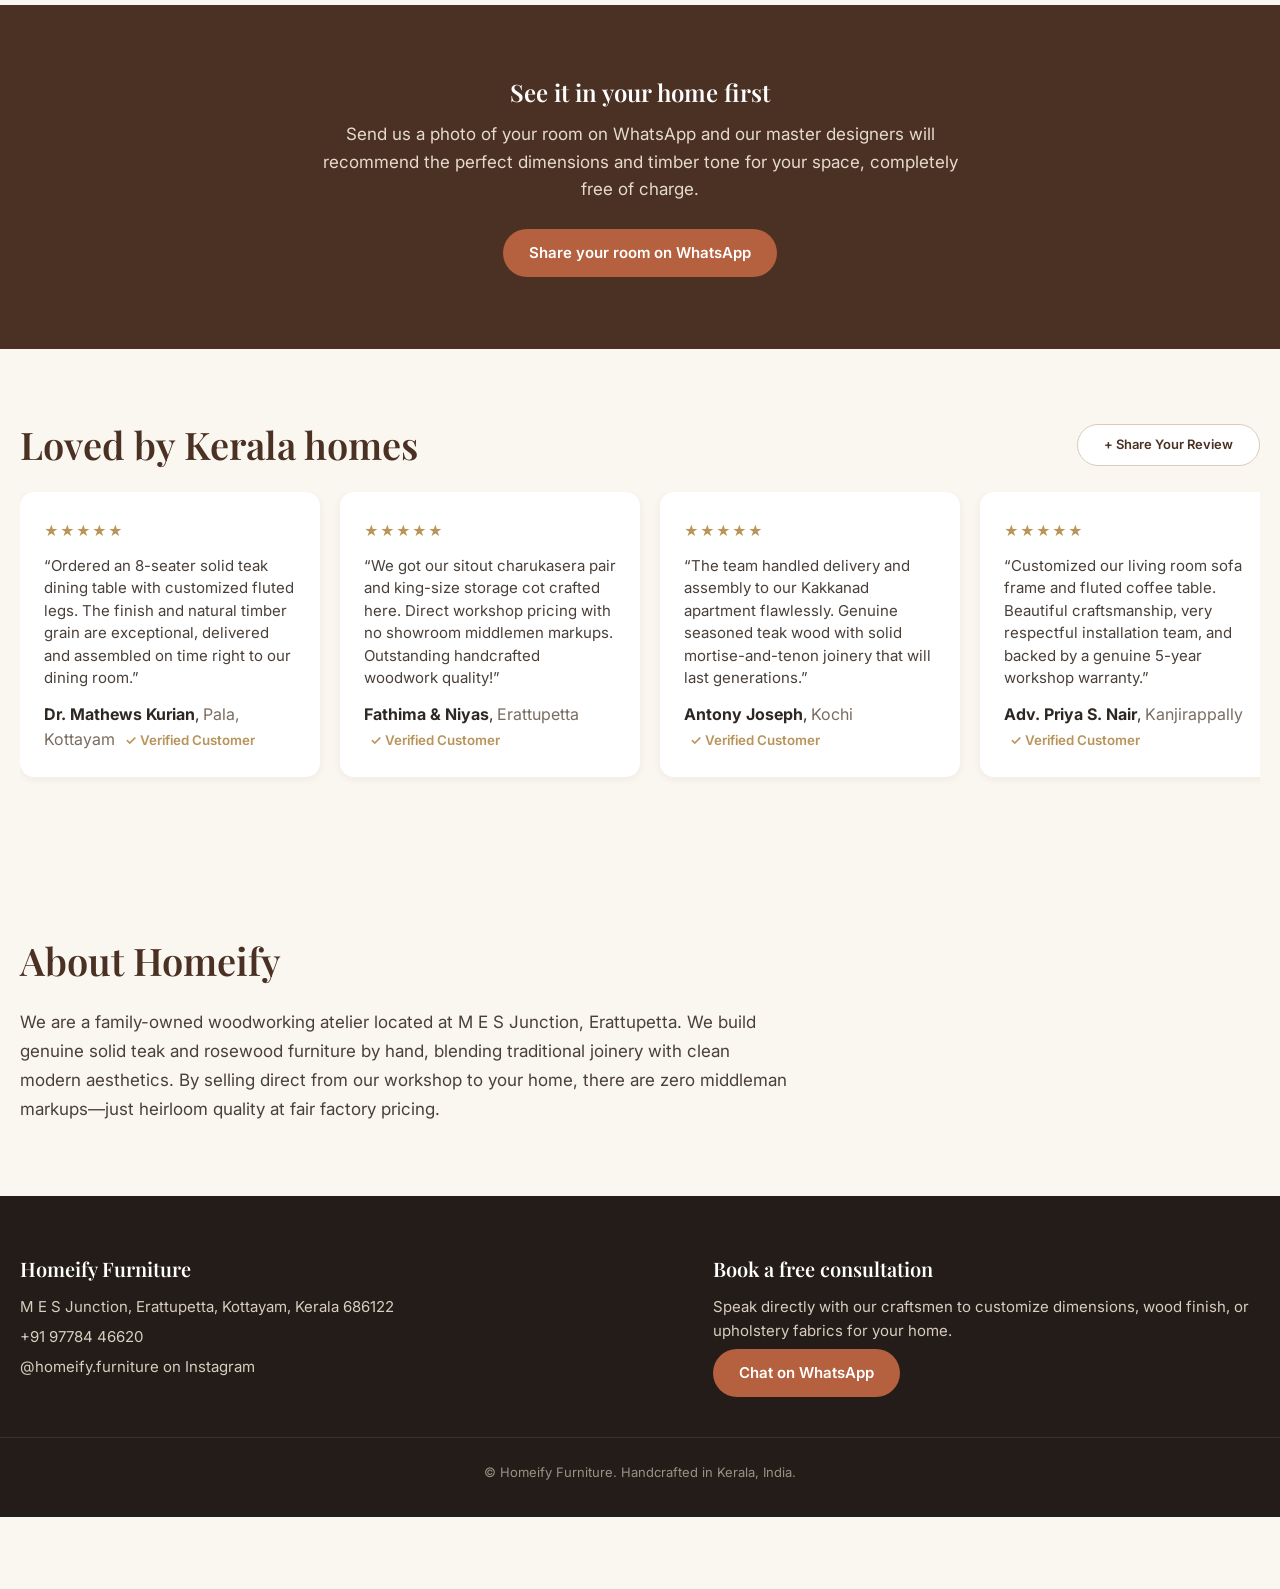
==== commit 3e3450f5: "Deploy complete 70-product catalog, sync admin price updates, and add cache busting" ====
--- a/index.html
+++ b/index.html
@@ -441,7 +441,7 @@
         "offers": {
           "@type": "Offer",
           "priceCurrency": "INR",
-          "price": 28500,
+          "price": 3800,
           "availability": "https://schema.org/InStock",
           "url": "https://homeifyfurniture.in/#shop"
         }
@@ -713,7 +713,7 @@
         "offers": {
           "@type": "Offer",
           "priceCurrency": "INR",
-          "price": 64999,
+          "price": 14999,
           "availability": "https://schema.org/InStock",
           "url": "https://homeifyfurniture.in/#shop"
         }
@@ -1435,6 +1435,6 @@
     </div>
   </div>
 
-  <script src="app.js" defer></script>
+  <script src="app.js?v=2" defer></script>
 </body>
 </html>
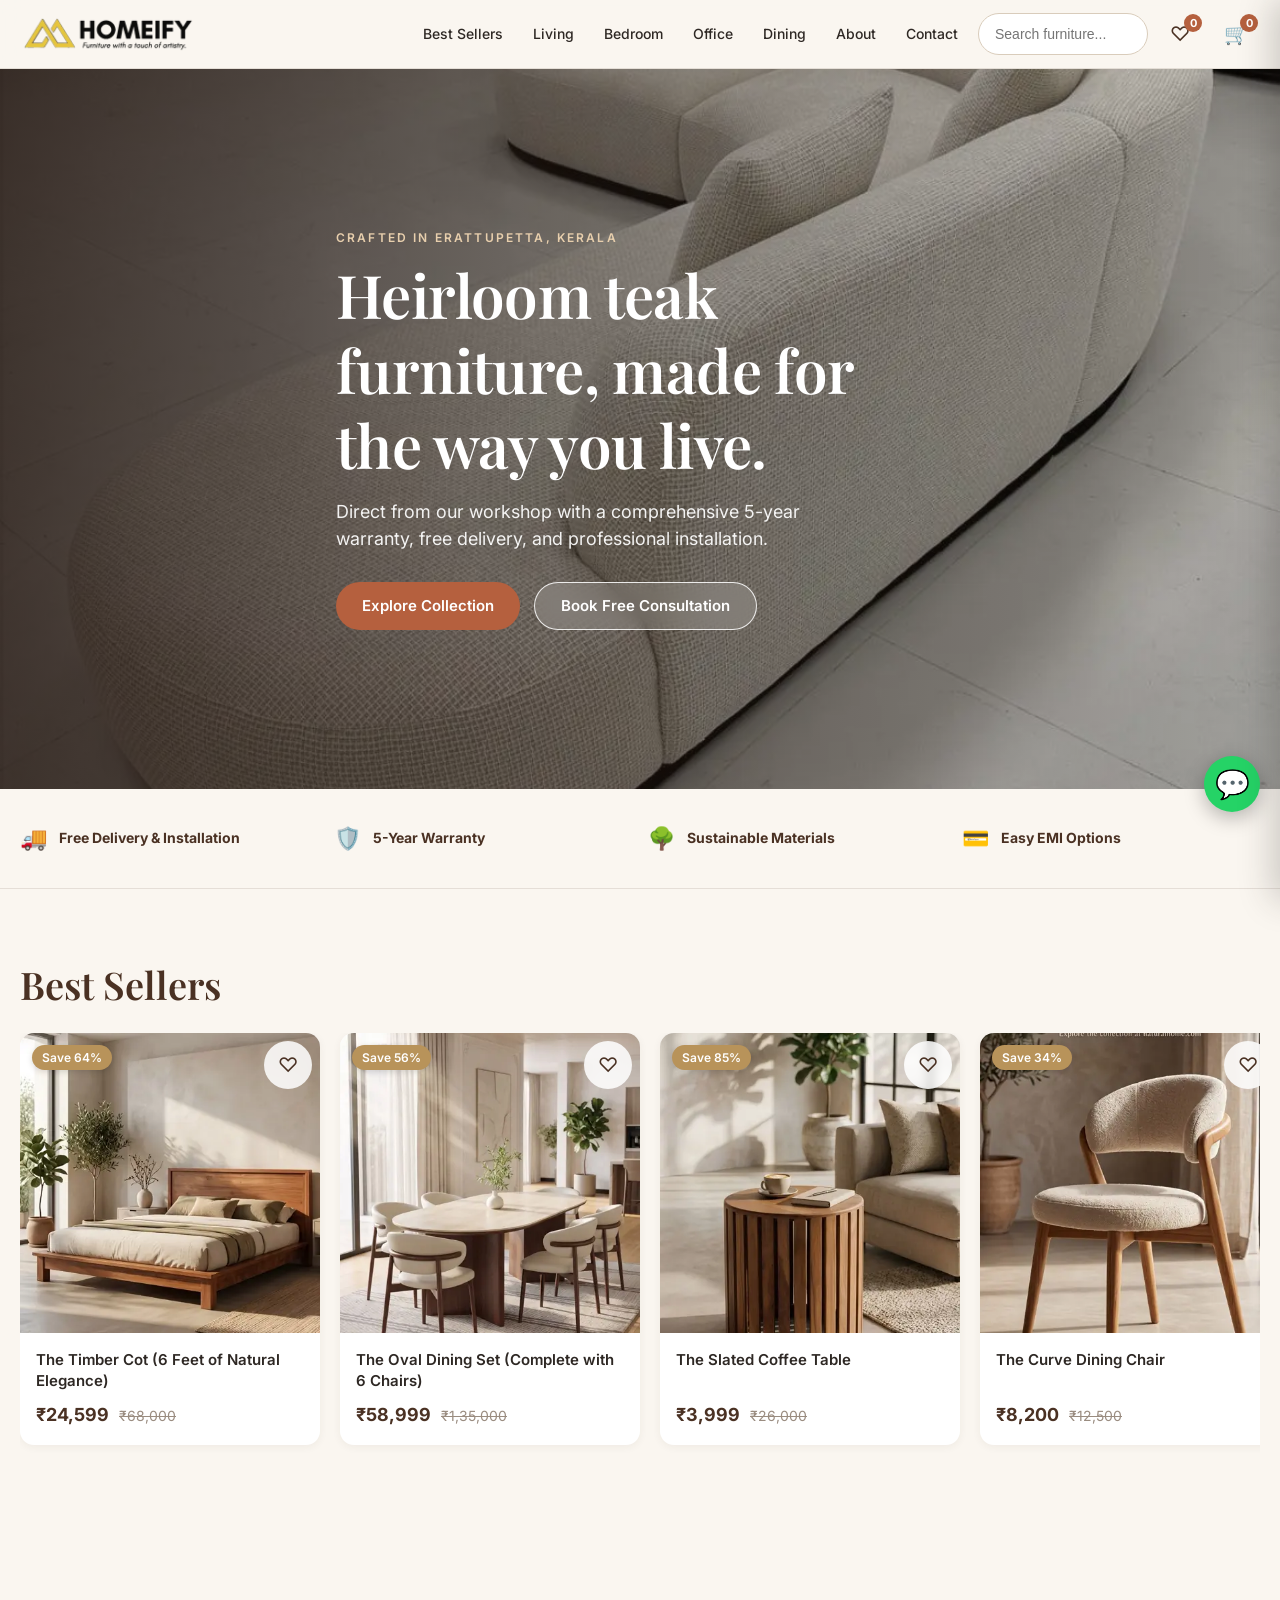
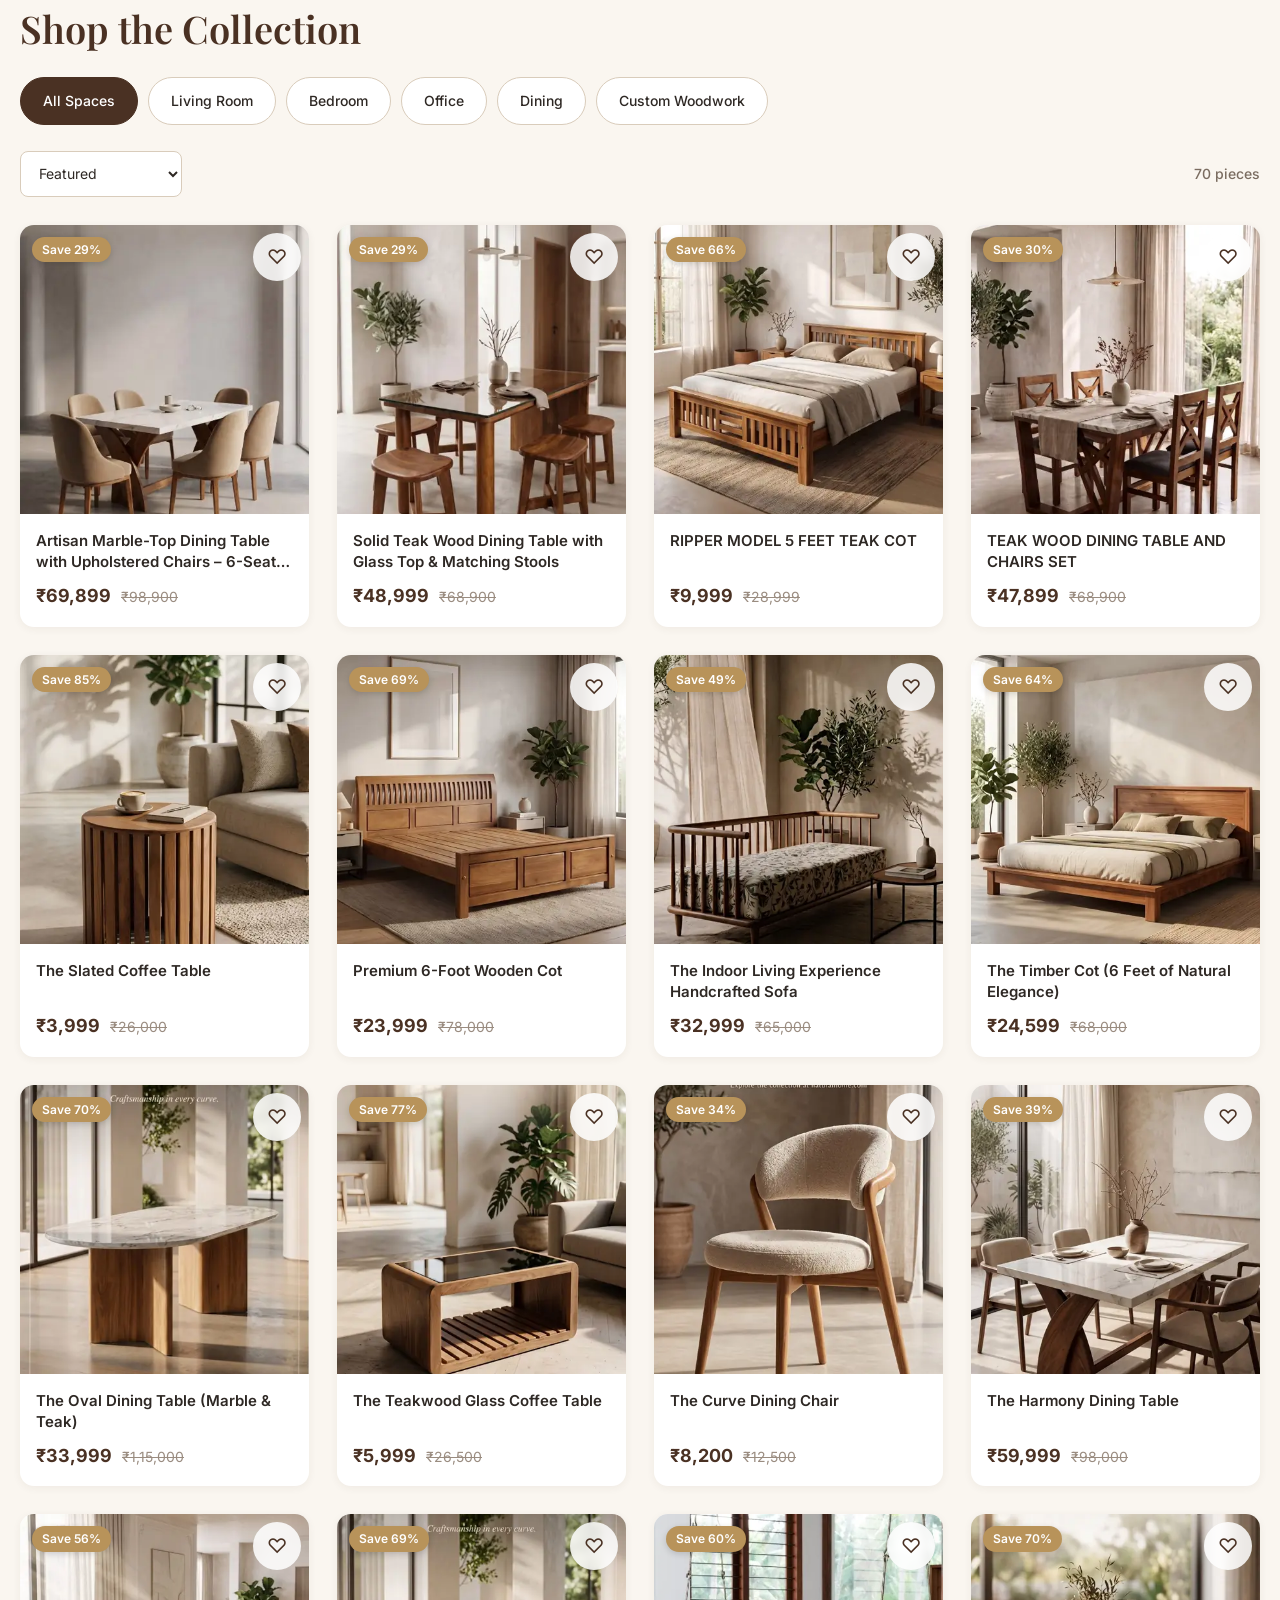
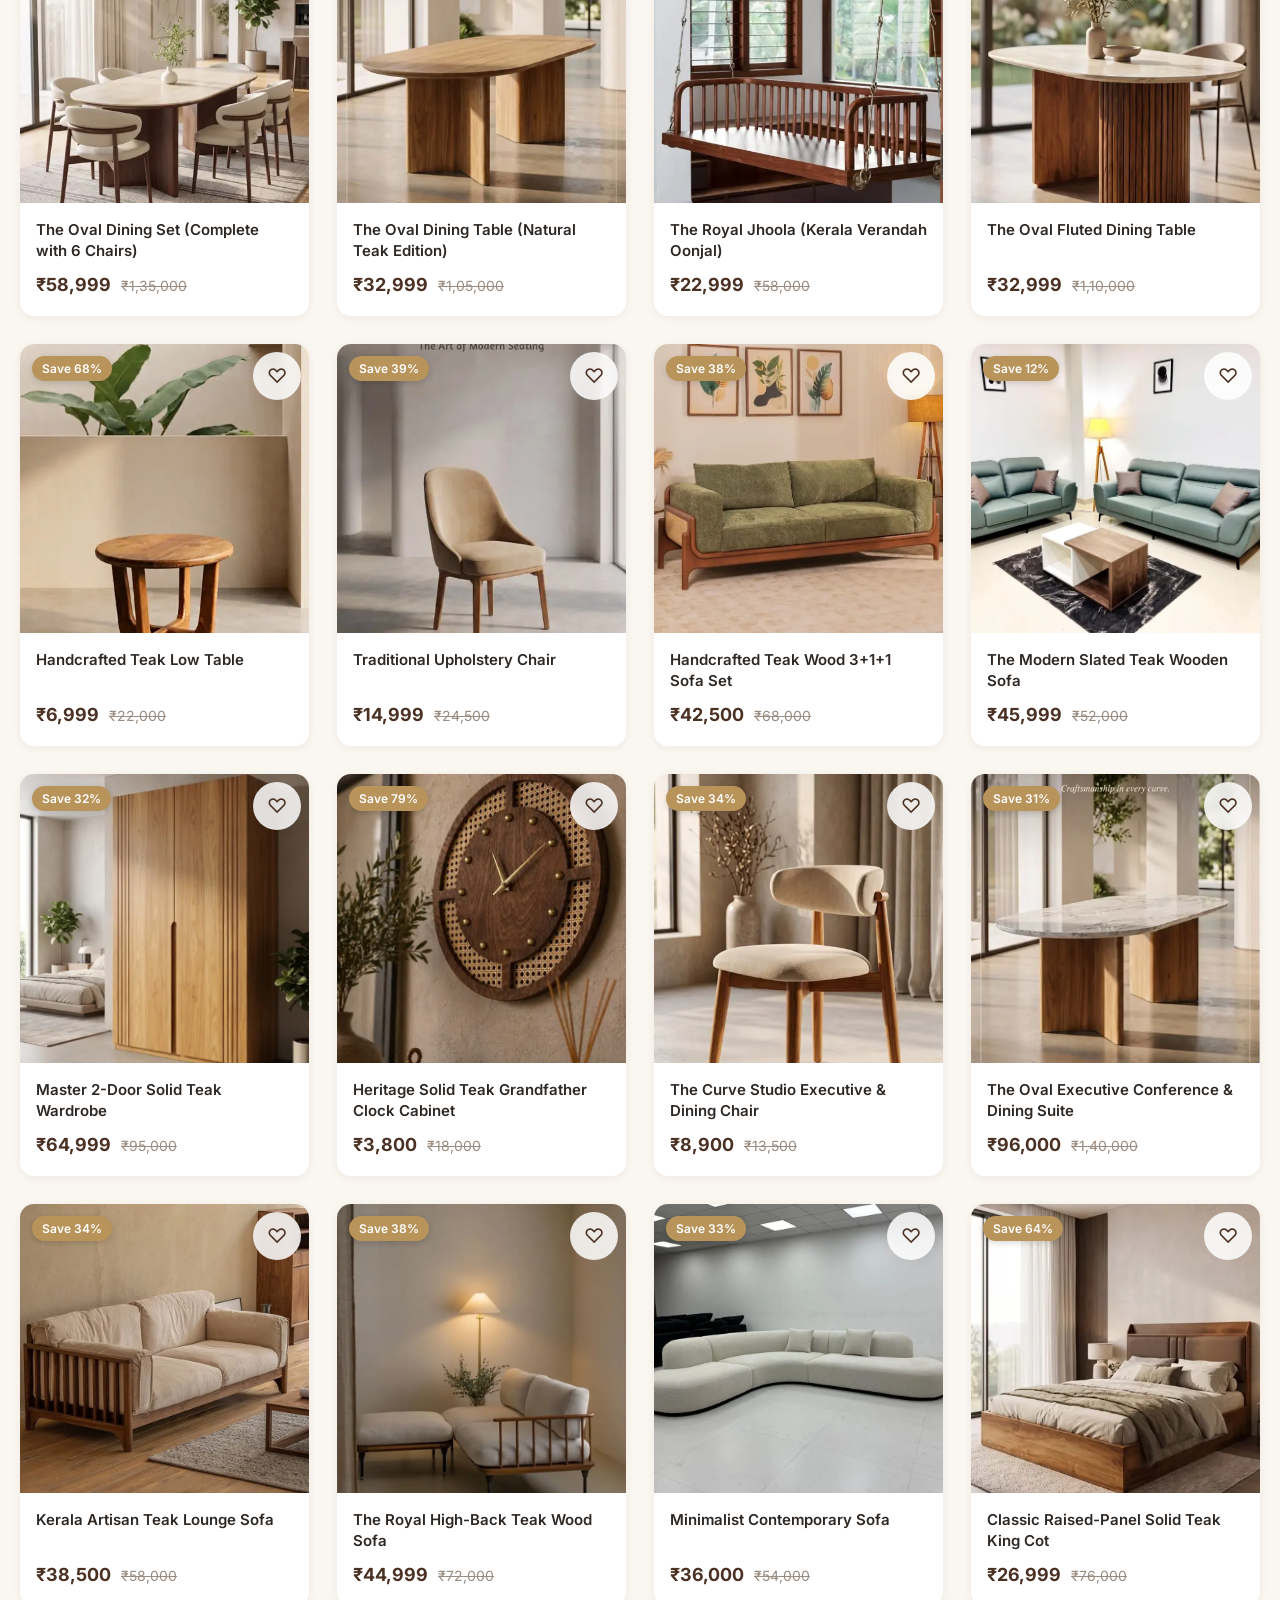
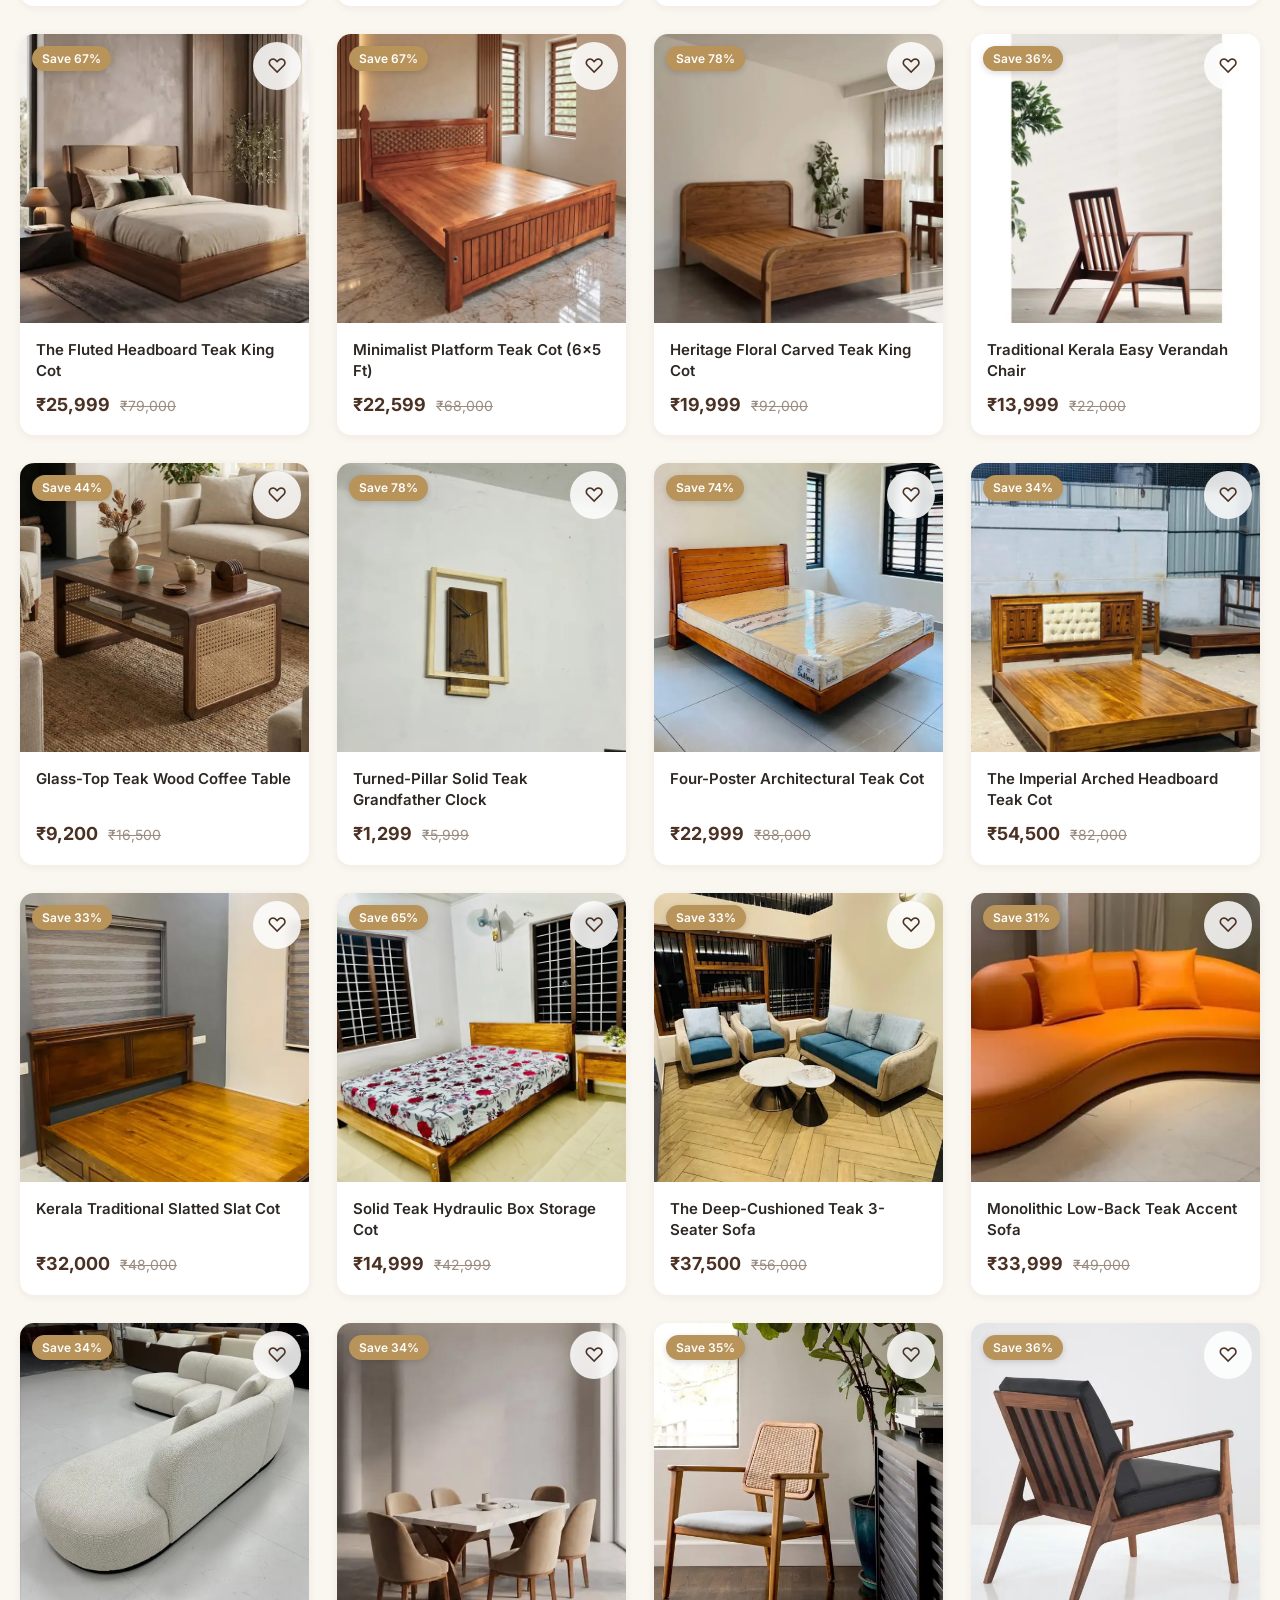
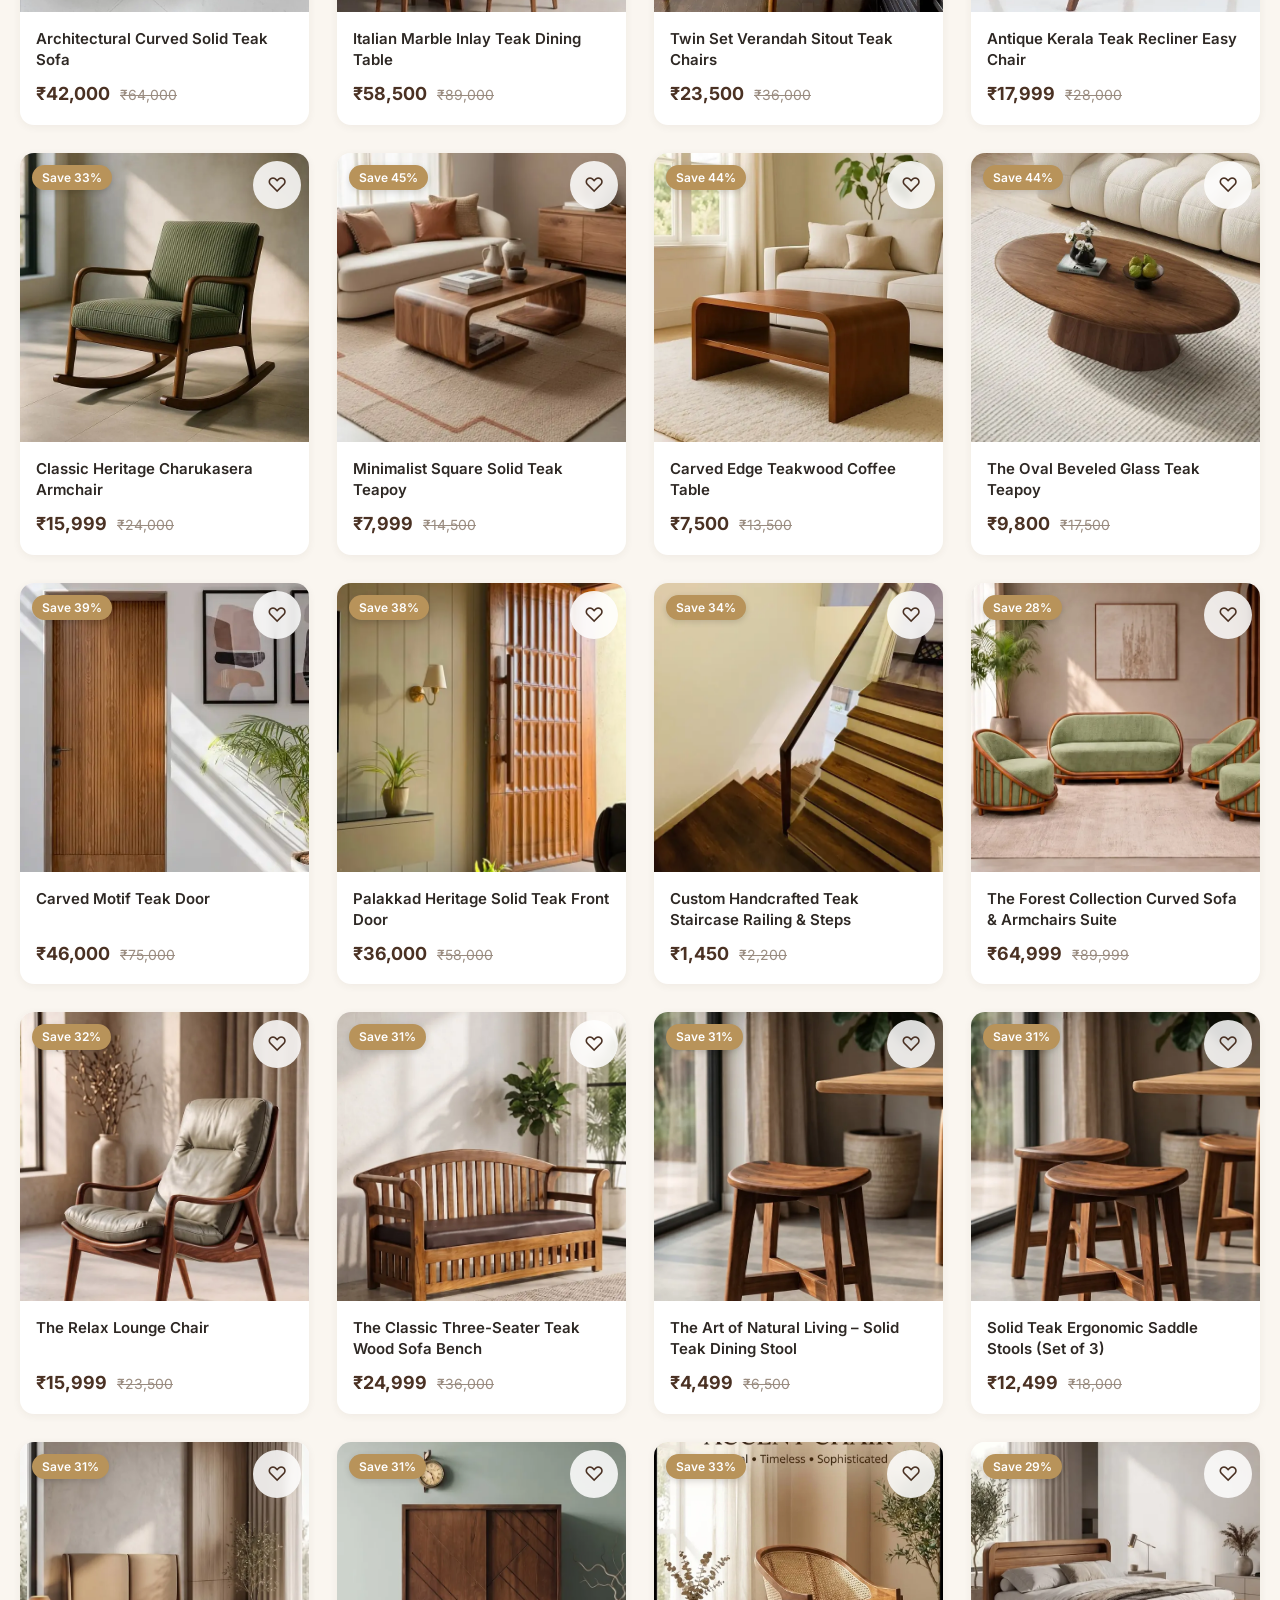
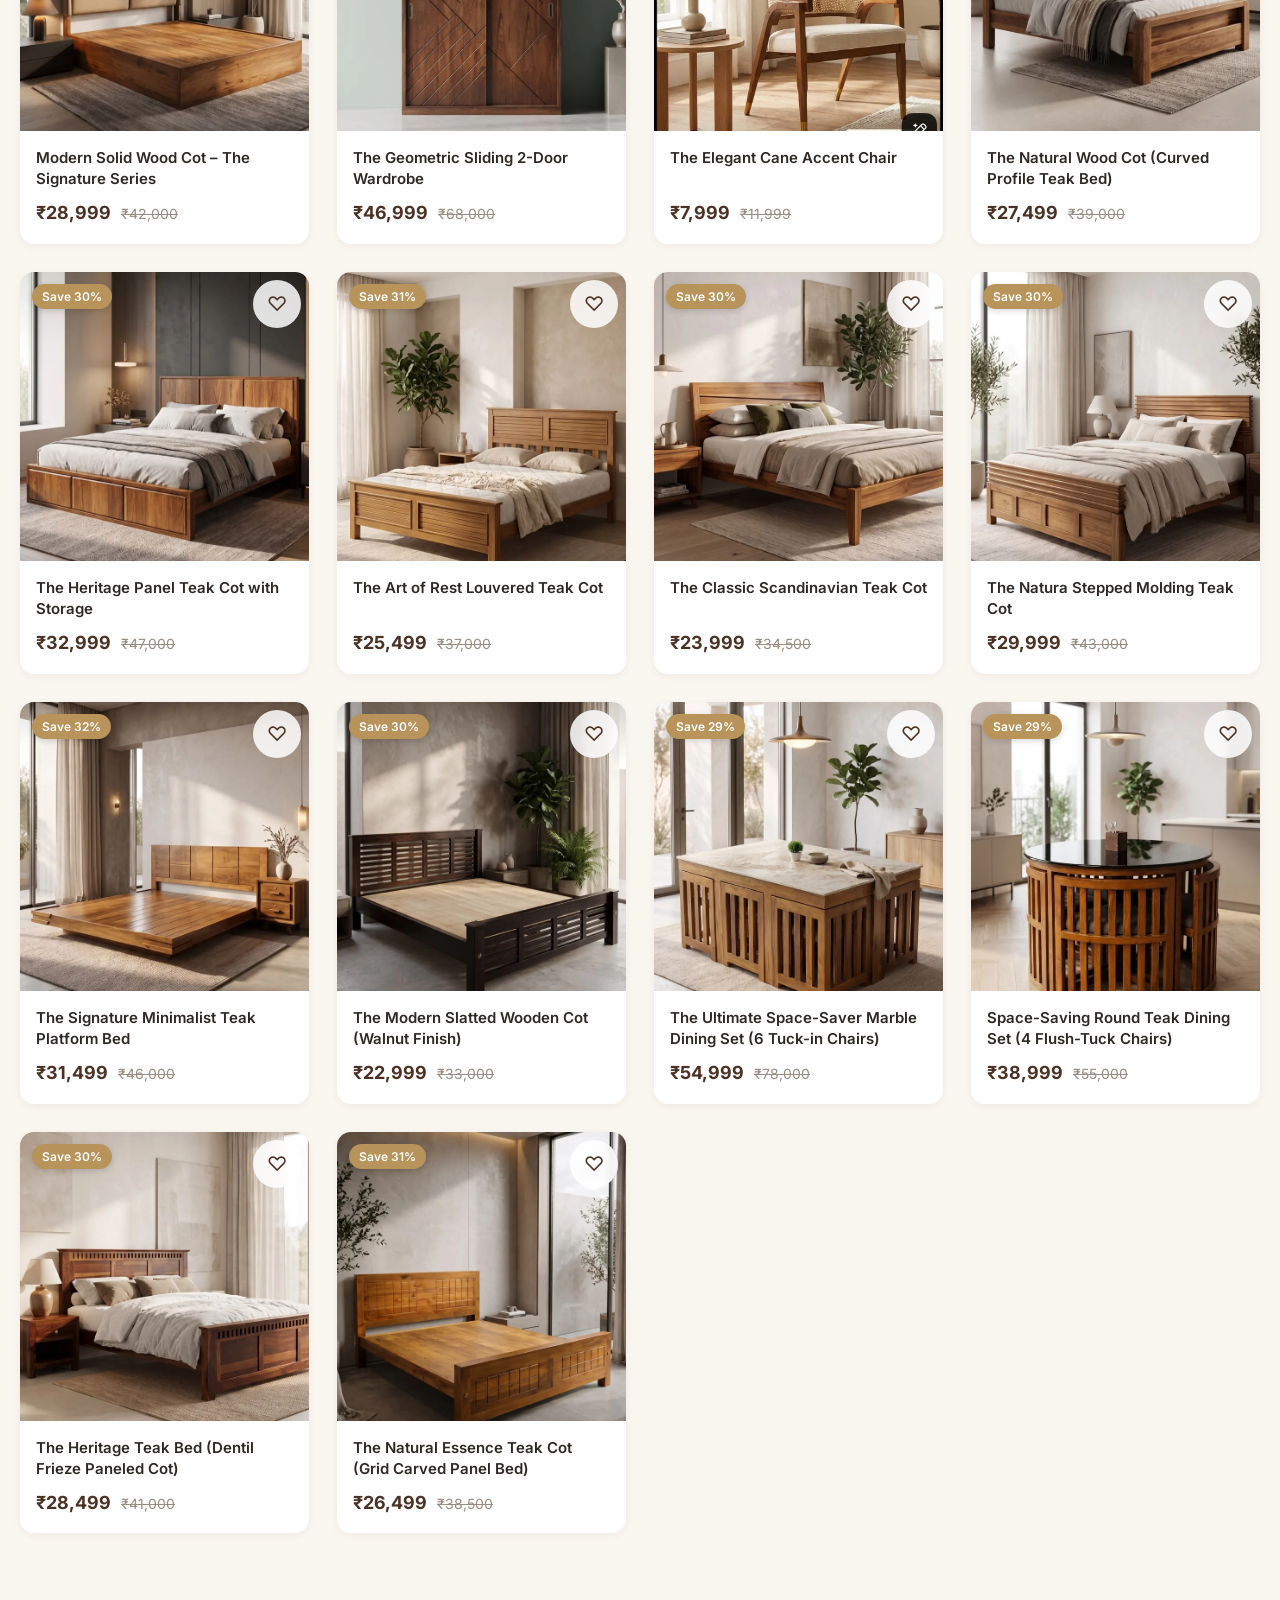
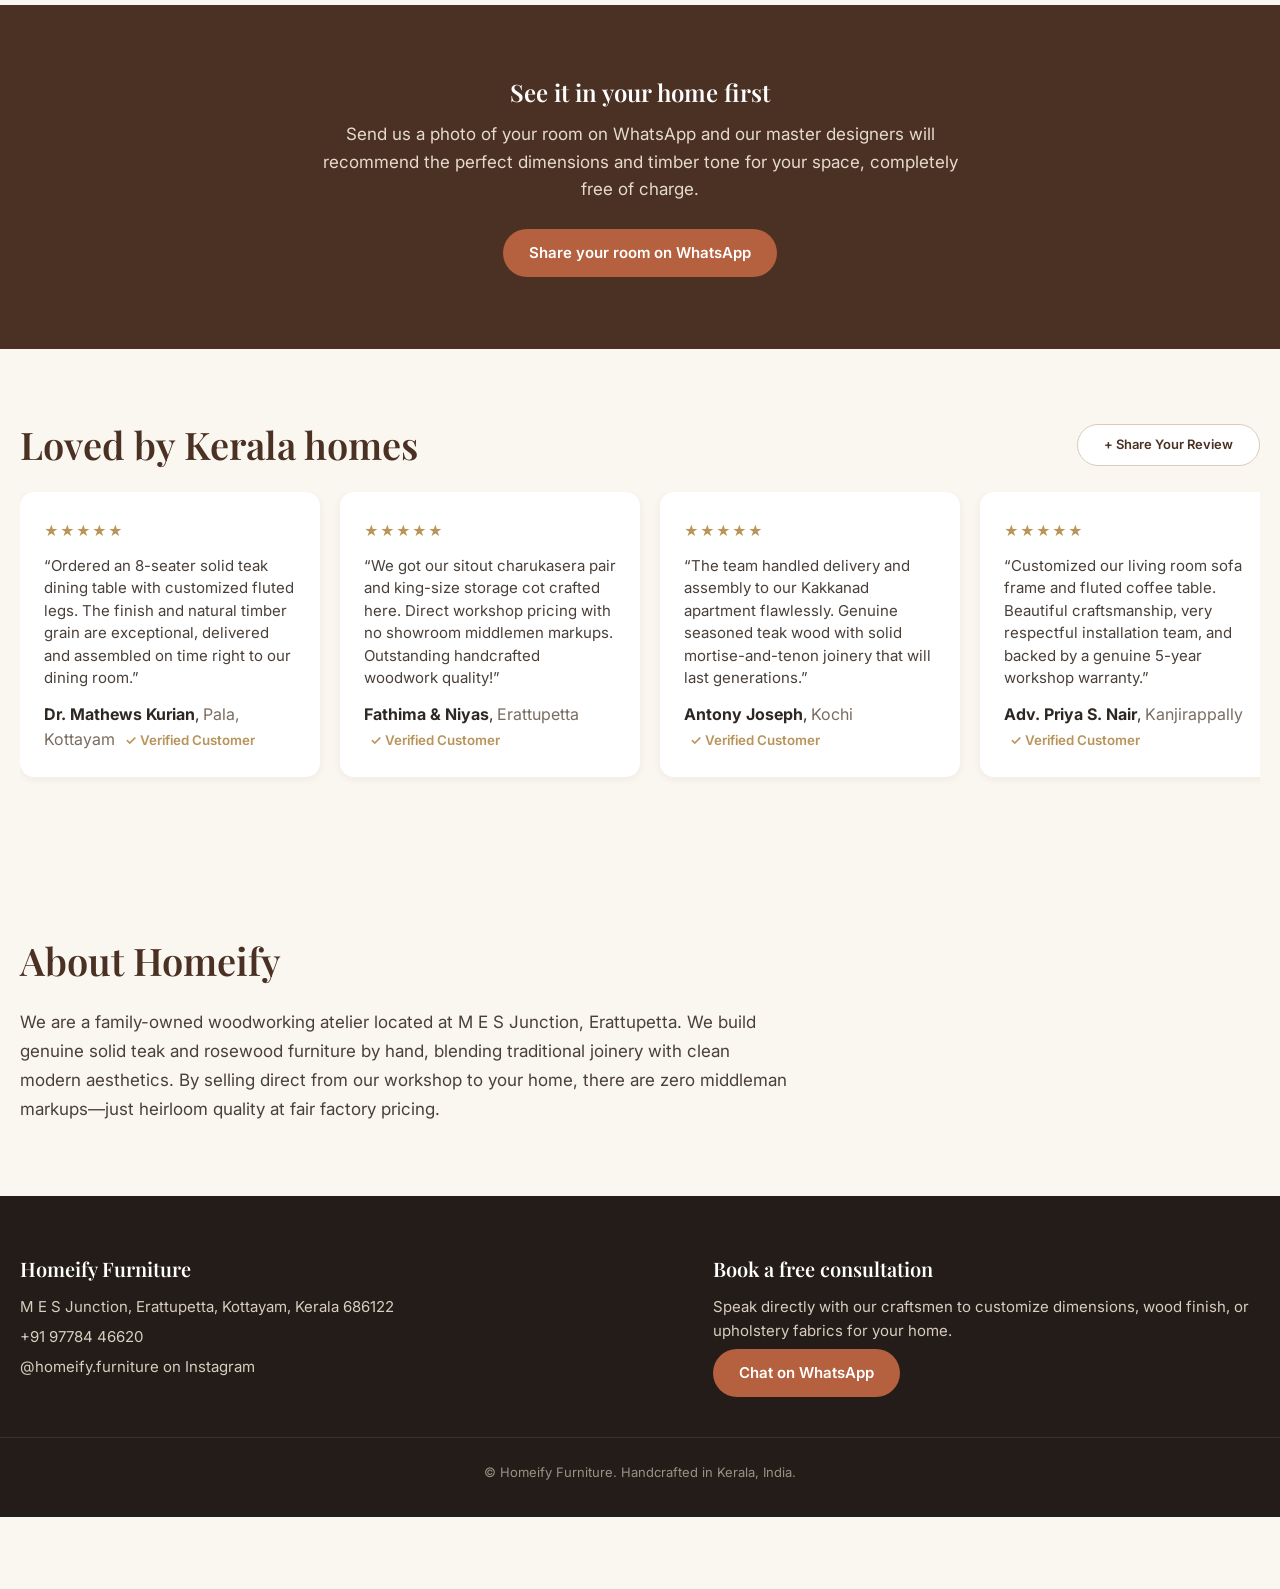
==== commit 9c796234: "Restore 19 workshop products, merge admin price edits, and safeguard deploy pipeline" ====
--- a/index.html
+++ b/index.html
@@ -645,7 +645,7 @@
         "offers": {
           "@type": "Offer",
           "priceCurrency": "INR",
-          "price": 29999,
+          "price": 1299,
           "availability": "https://schema.org/InStock",
           "url": "https://homeifyfurniture.in/#shop"
         }
@@ -662,7 +662,7 @@
         "offers": {
           "@type": "Offer",
           "priceCurrency": "INR",
-          "price": 59999,
+          "price": 22999,
           "availability": "https://schema.org/InStock",
           "url": "https://homeifyfurniture.in/#shop"
         }
